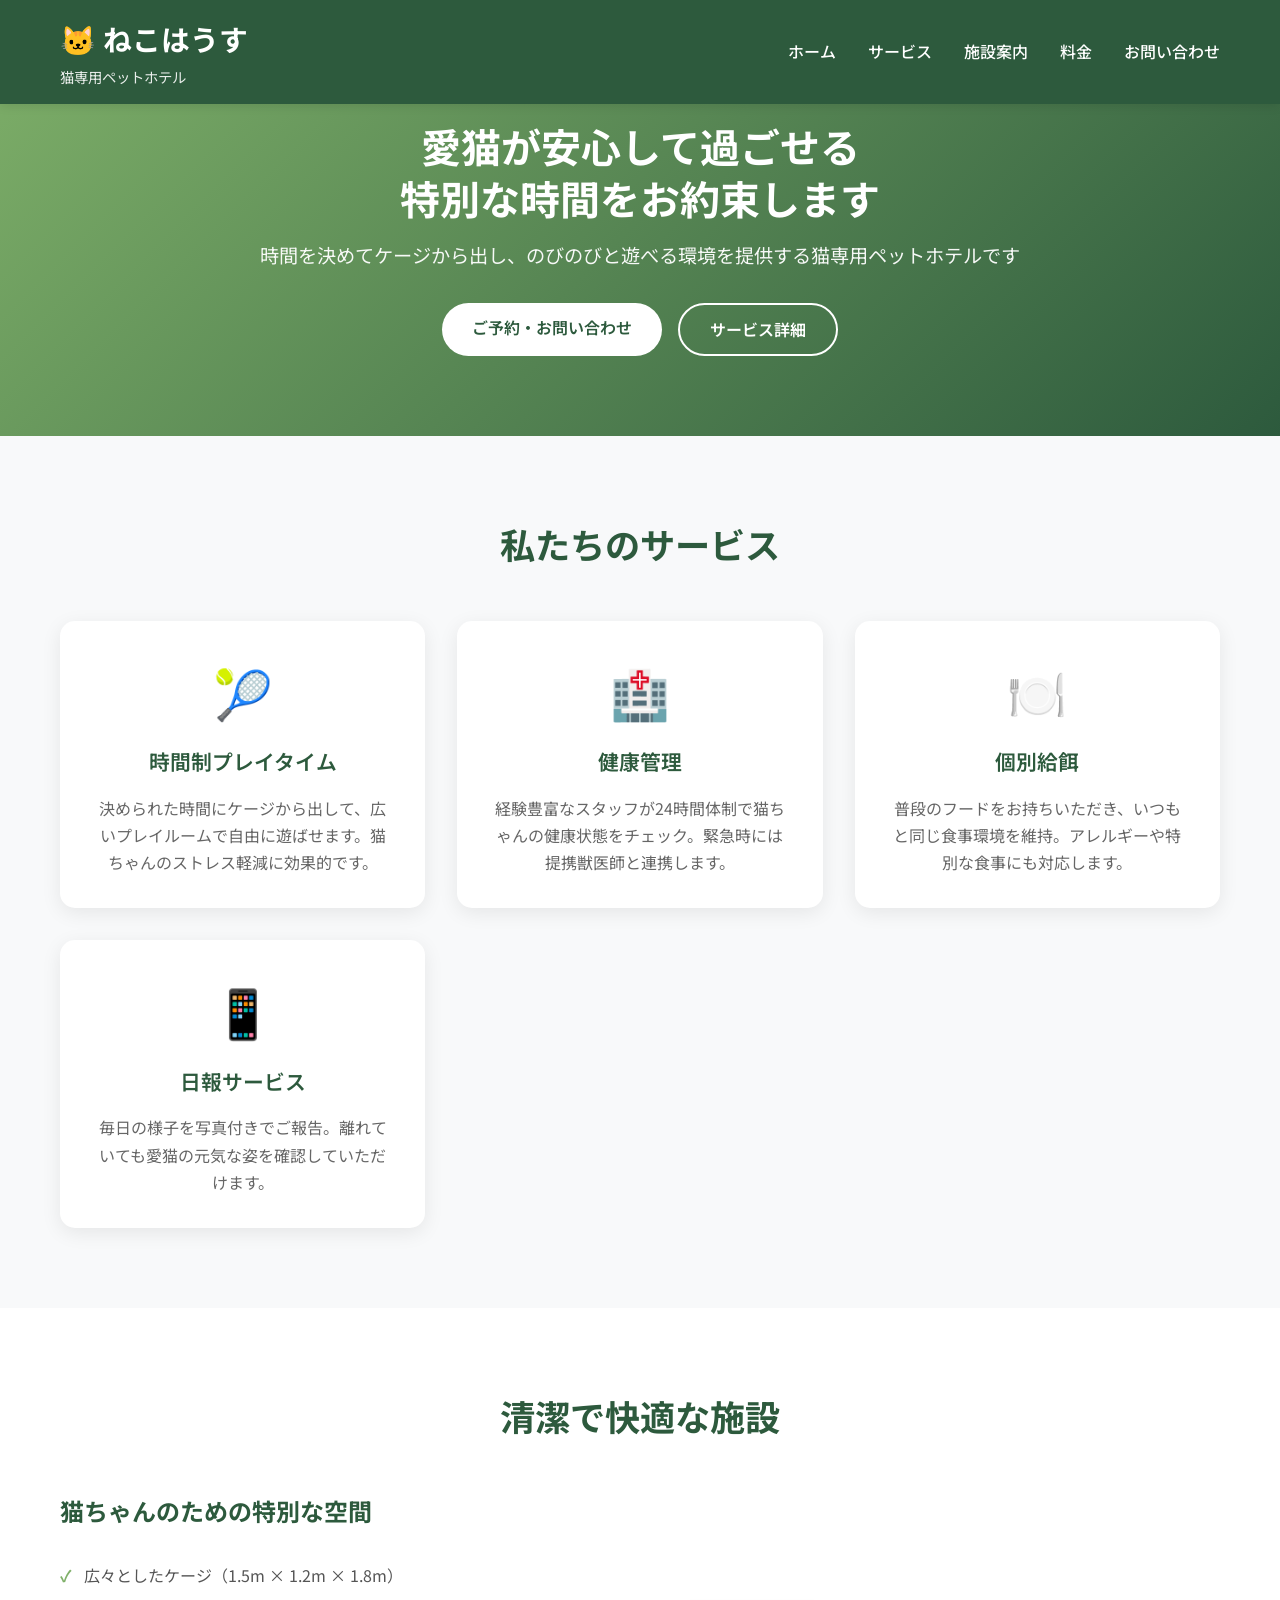
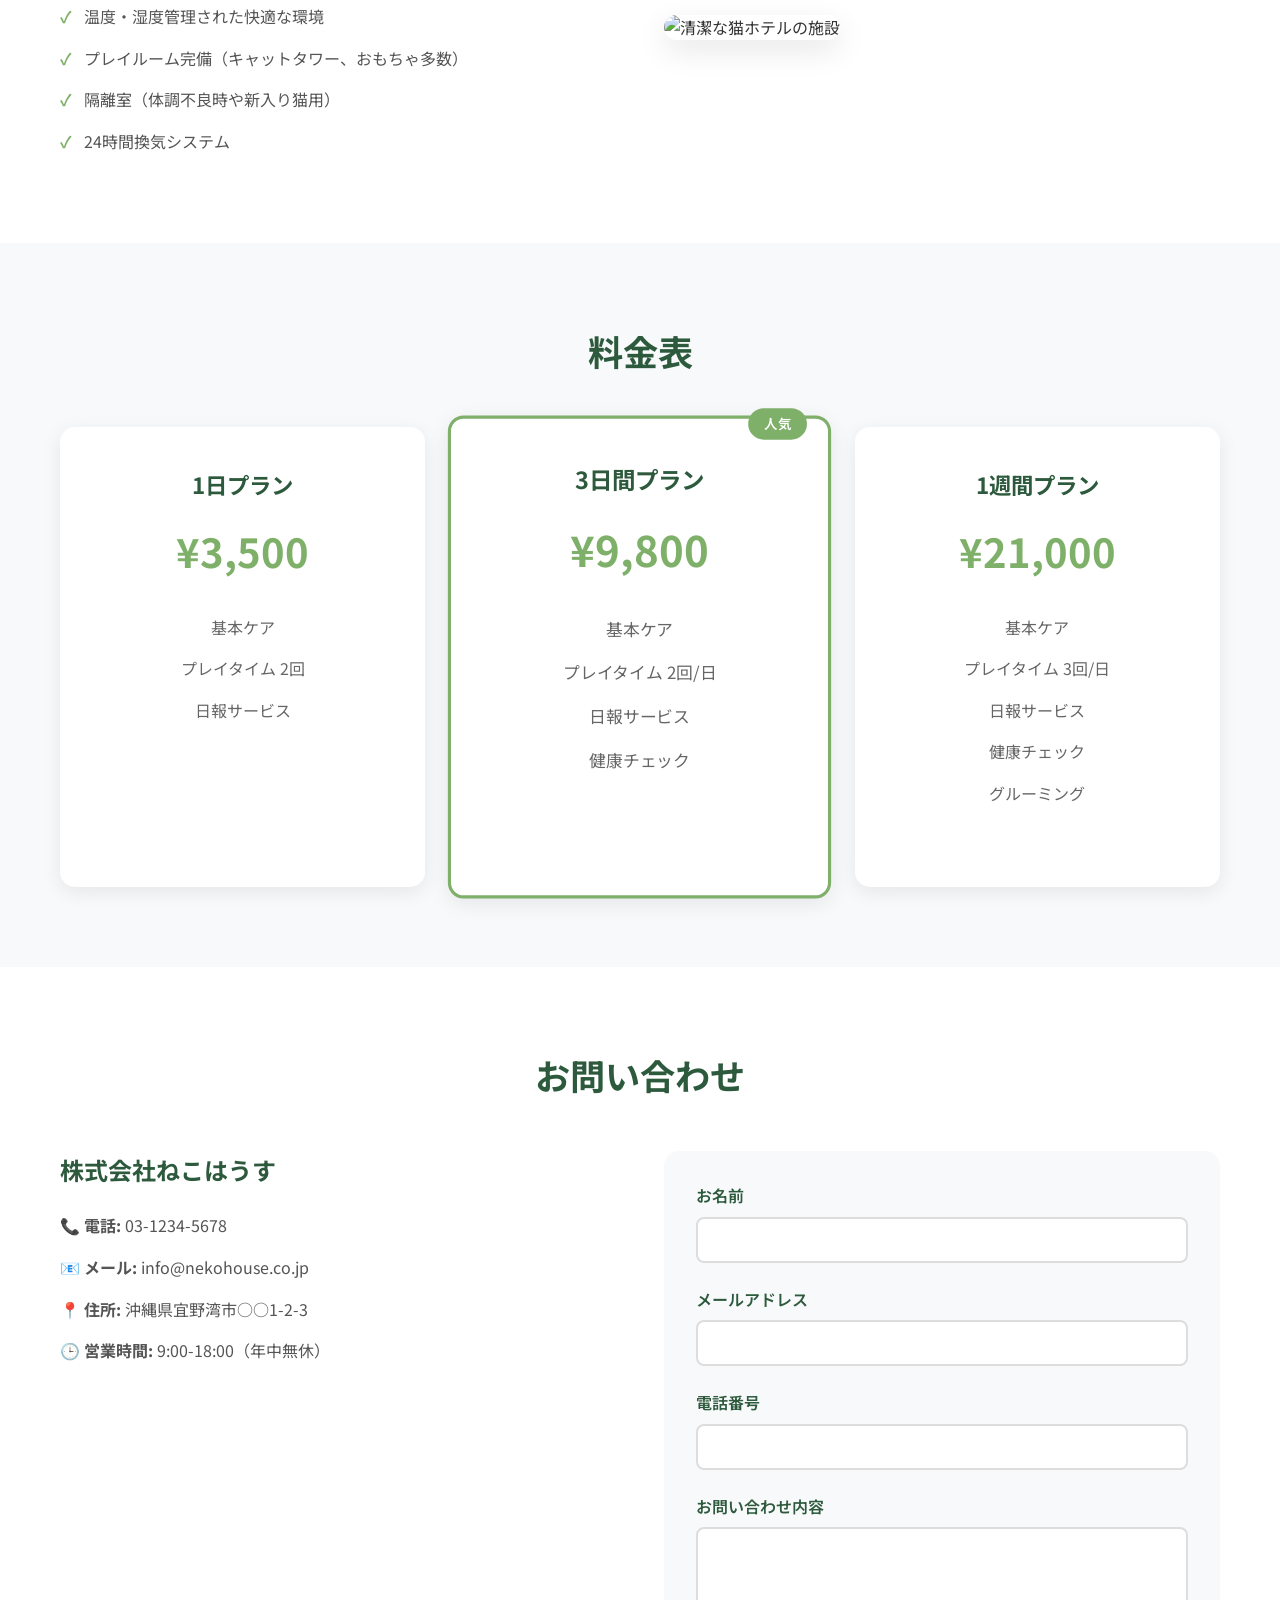
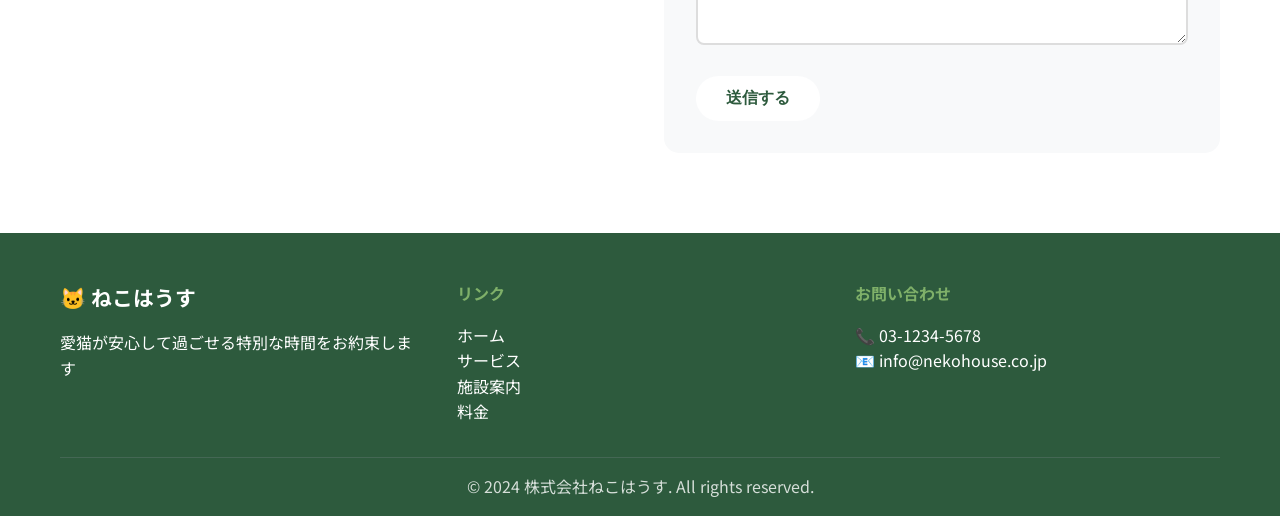
==== プロジェクト/index.html @ 467ebd4a "あ" ====
<!DOCTYPE html>
<html lang="ja">
<head>
    <meta charset="UTF-8">
    <meta name="viewport" content="width=device-width, initial-scale=1.0">
    <title>株式会社ねこはうす - 猫専用ペットホテル</title>
    <link rel="stylesheet" href="stylesheet.css">
    <link href="https://fonts.googleapis.com/css2?family=Noto+Sans+JP:wght@300;400;500;700&display=swap" rel="stylesheet">
</head>
<body>
    <!-- ヘッダー -->
    <header class="header">
        <div class="container">
            <div class="header-content">
                <div class="logo">
                    <h1>🐱 ねこはうす</h1>
                    <p>猫専用ペットホテル</p>
                </div>
                <nav class="nav">
                    <ul>
                        <li><a href="#home">ホーム</a></li>
                        <li><a href="#services">サービス</a></li>
                        <li><a href="#facilities">施設案内</a></li>
                        <li><a href="#pricing">料金</a></li>
                        <li><a href="#contact">お問い合わせ</a></li>
                    </ul>
                </nav>
            </div>
        </div>
    </header>

    <!-- メインビジュアル -->
    <section id="home" class="hero">
        <div class="container">
            <div class="hero-content">
                <h2>愛猫が安心して過ごせる<br>特別な時間をお約束します</h2>
                <p>時間を決めてケージから出し、のびのびと遊べる環境を提供する猫専用ペットホテルです</p>
                <div class="hero-buttons">
                    <a href="#contact" class="btn btn-primary">ご予約・お問い合わせ</a>
                    <a href="#services" class="btn btn-secondary">サービス詳細</a>
                </div>
            </div>
        </div>
    </section>

    <!-- サービス紹介 -->
    <section id="services" class="services">
        <div class="container">
            <h2 class="section-title">私たちのサービス</h2>
            <div class="services-grid">
                <div class="service-card">
                    <div class="service-icon">🎾</div>
                    <h3>時間制プレイタイム</h3>
                    <p>決められた時間にケージから出して、広いプレイルームで自由に遊ばせます。猫ちゃんのストレス軽減に効果的です。</p>
                </div>
                <div class="service-card">
                    <div class="service-icon">🏥</div>
                    <h3>健康管理</h3>
                    <p>経験豊富なスタッフが24時間体制で猫ちゃんの健康状態をチェック。緊急時には提携獣医師と連携します。</p>
                </div>
                <div class="service-card">
                    <div class="service-icon">🍽️</div>
                    <h3>個別給餌</h3>
                    <p>普段のフードをお持ちいただき、いつもと同じ食事環境を維持。アレルギーや特別な食事にも対応します。</p>
                </div>
                <div class="service-card">
                    <div class="service-icon">📱</div>
                    <h3>日報サービス</h3>
                    <p>毎日の様子を写真付きでご報告。離れていても愛猫の元気な姿を確認していただけます。</p>
                </div>
            </div>
        </div>
    </section>

    <!-- 施設案内 -->
    <section id="facilities" class="facilities">
        <div class="container">
            <h2 class="section-title">清潔で快適な施設</h2>
            <div class="facilities-content">
                <div class="facilities-text">
                    <h3>猫ちゃんのための特別な空間</h3>
                    <ul>
                        <li>広々としたケージ（1.5m × 1.2m × 1.8m）</li>
                        <li>温度・湿度管理された快適な環境</li>
                        <li>プレイルーム完備（キャットタワー、おもちゃ多数）</li>
                        <li>隔離室（体調不良時や新入り猫用）</li>
                        <li>24時間換気システム</li>
                    </ul>
                </div>
                <div class="facilities-image">
                    <img src="/placeholder.svg?height=300&width=400" alt="清潔な猫ホテルの施設">
                </div>
            </div>
        </div>
    </section>

    <!-- 料金表 -->
    <section id="pricing" class="pricing">
        <div class="container">
            <h2 class="section-title">料金表</h2>
            <div class="pricing-grid">
                <div class="pricing-card">
                    <h3>1日プラン</h3>
                    <div class="price">¥3,500</div>
                    <ul>
                        <li>基本ケア</li>
                        <li>プレイタイム 2回</li>
                        <li>日報サービス</li>
                    </ul>
                </div>
                <div class="pricing-card featured">
                    <h3>3日間プラン</h3>
                    <div class="price">¥9,800</div>
                    <ul>
                        <li>基本ケア</li>
                        <li>プレイタイム 2回/日</li>
                        <li>日報サービス</li>
                        <li>健康チェック</li>
                    </ul>
                    <div class="popular">人気</div>
                </div>
                <div class="pricing-card">
                    <h3>1週間プラン</h3>
                    <div class="price">¥21,000</div>
                    <ul>
                        <li>基本ケア</li>
                        <li>プレイタイム 3回/日</li>
                        <li>日報サービス</li>
                        <li>健康チェック</li>
                        <li>グルーミング</li>
                    </ul>
                </div>
            </div>
        </div>
    </section>

    <!-- お問い合わせ -->
    <section id="contact" class="contact">
        <div class="container">
            <h2 class="section-title">お問い合わせ</h2>
            <div class="contact-content">
                <div class="contact-info">
                    <h3>株式会社ねこはうす</h3>
                    <div class="contact-item">
                        <strong>📞 電話:</strong> 03-1234-5678
                    </div>
                    <div class="contact-item">
                        <strong>📧 メール:</strong> info@nekohouse.co.jp
                    </div>
                    <div class="contact-item">
                        <strong>📍 住所:</strong> 沖縄県宜野湾市○○1-2-3
                    </div>
                    <div class="contact-item">
                        <strong>🕒 営業時間:</strong> 9:00-18:00（年中無休）
                    </div>
                </div>
                <form class="contact-form">
                    <div class="form-group">
                        <label for="name">お名前</label>
                        <input type="text" id="name" name="name" required>
                    </div>
                    <div class="form-group">
                        <label for="email">メールアドレス</label>
                        <input type="email" id="email" name="email" required>
                    </div>
                    <div class="form-group">
                        <label for="phone">電話番号</label>
                        <input type="tel" id="phone" name="phone">
                    </div>
                    <div class="form-group">
                        <label for="message">お問い合わせ内容</label>
                        <textarea id="message" name="message" rows="5" required></textarea>
                    </div>
                    <button type="submit" class="btn btn-primary">送信する</button>
                </form>
            </div>
        </div>
    </section>

    <!-- フッター -->
    <footer class="footer">
        <div class="container">
            <div class="footer-content">
                <div class="footer-info">
                    <h3>🐱 ねこはうす</h3>
                    <p>愛猫が安心して過ごせる特別な時間をお約束します</p>
                </div>
                <div class="footer-links">
                    <h4>リンク</h4>
                    <ul>
                        <li><a href="#home">ホーム</a></li>
                        <li><a href="#services">サービス</a></li>
                        <li><a href="#facilities">施設案内</a></li>
                        <li><a href="#pricing">料金</a></li>
                    </ul>
                </div>
                <div class="footer-contact">
                    <h4>お問い合わせ</h4>
                    <p>📞 03-1234-5678</p>
                    <p>📧 info@nekohouse.co.jp</p>
                </div>
            </div>
            <div class="footer-bottom">
                <p>&copy; 2024 株式会社ねこはうす. All rights reserved.</p>
            </div>
        </div>
    </footer>
</body>
</html>
---- プロジェクト/stylesheet.css ----
/* リセットCSS */
* {
  margin: 0;
  padding: 0;
  box-sizing: border-box;
}

/* 基本スタイル */
body {
  font-family: "Noto Sans JP", sans-serif;
  line-height: 1.6;
  color: #333;
  background-color: #fff;
}

.container {
  max-width: 1200px;
  margin: 0 auto;
  padding: 0 20px;
}

/* ヘッダー */
.header {
  background-color: #2d5a3d;
  color: white;
  padding: 1rem 0;
  position: fixed;
  top: 0;
  width: 100%;
  z-index: 1000;
  box-shadow: 0 2px 10px rgba(0, 0, 0, 0.1);
}

.header-content {
  display: flex;
  justify-content: space-between;
  align-items: center;
}

.logo h1 {
  font-size: 1.8rem;
  font-weight: 700;
  margin-bottom: 0.2rem;
}

.logo p {
  font-size: 0.9rem;
  opacity: 0.9;
}

.nav ul {
  display: flex;
  list-style: none;
  gap: 2rem;
}

.nav a {
  color: white;
  text-decoration: none;
  font-weight: 500;
  transition: color 0.3s ease;
}

.nav a:hover {
  color: #7fb069;
}

/* メインビジュアル */
.hero {
  background: linear-gradient(135deg, #7fb069 0%, #2d5a3d 100%);
  color: white;
  padding: 120px 0 80px;
  text-align: center;
}

.hero-content h2 {
  font-size: 2.5rem;
  font-weight: 700;
  margin-bottom: 1rem;
  line-height: 1.3;
}

.hero-content p {
  font-size: 1.2rem;
  margin-bottom: 2rem;
  opacity: 0.95;
}

.hero-buttons {
  display: flex;
  gap: 1rem;
  justify-content: center;
  flex-wrap: wrap;
}

/* ボタン */
.btn {
  display: inline-block;
  padding: 12px 30px;
  border-radius: 50px;
  text-decoration: none;
  font-weight: 600;
  transition: all 0.3s ease;
  border: none;
  cursor: pointer;
  font-size: 1rem;
}

.btn-primary {
  background-color: #fff;
  color: #2d5a3d;
}

.btn-primary:hover {
  background-color: #f0f0f0;
  transform: translateY(-2px);
}

.btn-secondary {
  background-color: transparent;
  color: white;
  border: 2px solid white;
}

.btn-secondary:hover {
  background-color: white;
  color: #2d5a3d;
}

/* セクション共通 */
section {
  padding: 80px 0;
}

.section-title {
  text-align: center;
  font-size: 2.2rem;
  font-weight: 700;
  color: #2d5a3d;
  margin-bottom: 3rem;
}

/* サービス */
.services {
  background-color: #f8f9fa;
}

.services-grid {
  display: grid;
  grid-template-columns: repeat(auto-fit, minmax(280px, 1fr));
  gap: 2rem;
}

.service-card {
  background: white;
  padding: 2rem;
  border-radius: 15px;
  text-align: center;
  box-shadow: 0 5px 20px rgba(0, 0, 0, 0.08);
  transition: transform 0.3s ease;
}

.service-card:hover {
  transform: translateY(-5px);
}

.service-icon {
  font-size: 3rem;
  margin-bottom: 1rem;
}

.service-card h3 {
  font-size: 1.3rem;
  font-weight: 600;
  color: #2d5a3d;
  margin-bottom: 1rem;
}

.service-card p {
  color: #666;
  line-height: 1.7;
}

/* 施設案内 */
.facilities-content {
  display: grid;
  grid-template-columns: 1fr 1fr;
  gap: 3rem;
  align-items: center;
}

.facilities-text h3 {
  font-size: 1.5rem;
  color: #2d5a3d;
  margin-bottom: 1.5rem;
}

.facilities-text ul {
  list-style: none;
}

.facilities-text li {
  padding: 0.5rem 0;
  padding-left: 1.5rem;
  position: relative;
  color: #555;
}

.facilities-text li:before {
  content: "✓";
  position: absolute;
  left: 0;
  color: #7fb069;
  font-weight: bold;
}

.facilities-image img {
  width: 100%;
  border-radius: 15px;
  box-shadow: 0 10px 30px rgba(0, 0, 0, 0.1);
}

/* 料金表 */
.pricing {
  background-color: #f8f9fa;
}

.pricing-grid {
  display: grid;
  grid-template-columns: repeat(auto-fit, minmax(300px, 1fr));
  gap: 2rem;
}

.pricing-card {
  background: white;
  padding: 2.5rem 2rem;
  border-radius: 15px;
  text-align: center;
  box-shadow: 0 5px 20px rgba(0, 0, 0, 0.08);
  position: relative;
  transition: transform 0.3s ease;
}

.pricing-card:hover {
  transform: translateY(-5px);
}

.pricing-card.featured {
  border: 3px solid #7fb069;
  transform: scale(1.05);
}

.popular {
  position: absolute;
  top: -10px;
  right: 20px;
  background-color: #7fb069;
  color: white;
  padding: 5px 15px;
  border-radius: 20px;
  font-size: 0.8rem;
  font-weight: 600;
}

.pricing-card h3 {
  font-size: 1.4rem;
  color: #2d5a3d;
  margin-bottom: 1rem;
}

.price {
  font-size: 2.5rem;
  font-weight: 700;
  color: #7fb069;
  margin-bottom: 1.5rem;
}

.pricing-card ul {
  list-style: none;
  margin-bottom: 2rem;
}

.pricing-card li {
  padding: 0.5rem 0;
  color: #666;
}

/* お問い合わせ */
.contact-content {
  display: grid;
  grid-template-columns: 1fr 1fr;
  gap: 3rem;
}

.contact-info h3 {
  font-size: 1.5rem;
  color: #2d5a3d;
  margin-bottom: 1.5rem;
}

.contact-item {
  margin-bottom: 1rem;
  color: #555;
}

.contact-form {
  background: #f8f9fa;
  padding: 2rem;
  border-radius: 15px;
}

.form-group {
  margin-bottom: 1.5rem;
}

.form-group label {
  display: block;
  margin-bottom: 0.5rem;
  font-weight: 600;
  color: #2d5a3d;
}

.form-group input,
.form-group textarea {
  width: 100%;
  padding: 12px;
  border: 2px solid #ddd;
  border-radius: 8px;
  font-size: 1rem;
  transition: border-color 0.3s ease;
}

.form-group input:focus,
.form-group textarea:focus {
  outline: none;
  border-color: #7fb069;
}

/* フッター */
.footer {
  background-color: #2d5a3d;
  color: white;
  padding: 3rem 0 1rem;
}

.footer-content {
  display: grid;
  grid-template-columns: repeat(auto-fit, minmax(250px, 1fr));
  gap: 2rem;
  margin-bottom: 2rem;
}

.footer-info h3 {
  font-size: 1.3rem;
  margin-bottom: 1rem;
}

.footer-links h4,
.footer-contact h4 {
  margin-bottom: 1rem;
  color: #7fb069;
}

.footer-links ul {
  list-style: none;
}

.footer-links a {
  color: white;
  text-decoration: none;
  transition: color 0.3s ease;
}

.footer-links a:hover {
  color: #7fb069;
}

.footer-bottom {
  border-top: 1px solid #4a6b5a;
  padding-top: 1rem;
  text-align: center;
  opacity: 0.8;
}

/* レスポンシブデザイン */
@media (max-width: 768px) {
  .header-content {
    flex-direction: column;
    gap: 1rem;
  }

  .nav ul {
    gap: 1rem;
  }

  .hero-content h2 {
    font-size: 2rem;
  }

  .hero-buttons {
    flex-direction: column;
    align-items: center;
  }

  .facilities-content,
  .contact-content {
    grid-template-columns: 1fr;
  }

  .pricing-card.featured {
    transform: none;
  }

  .section-title {
    font-size: 1.8rem;
  }
}

@media (max-width: 480px) {
  .container {
    padding: 0 15px;
  }

  .hero {
    padding: 100px 0 60px;
  }

  .hero-content h2 {
    font-size: 1.7rem;
  }

  .hero-content p {
    font-size: 1rem;
  }

  section {
    padding: 60px 0;
  }
}
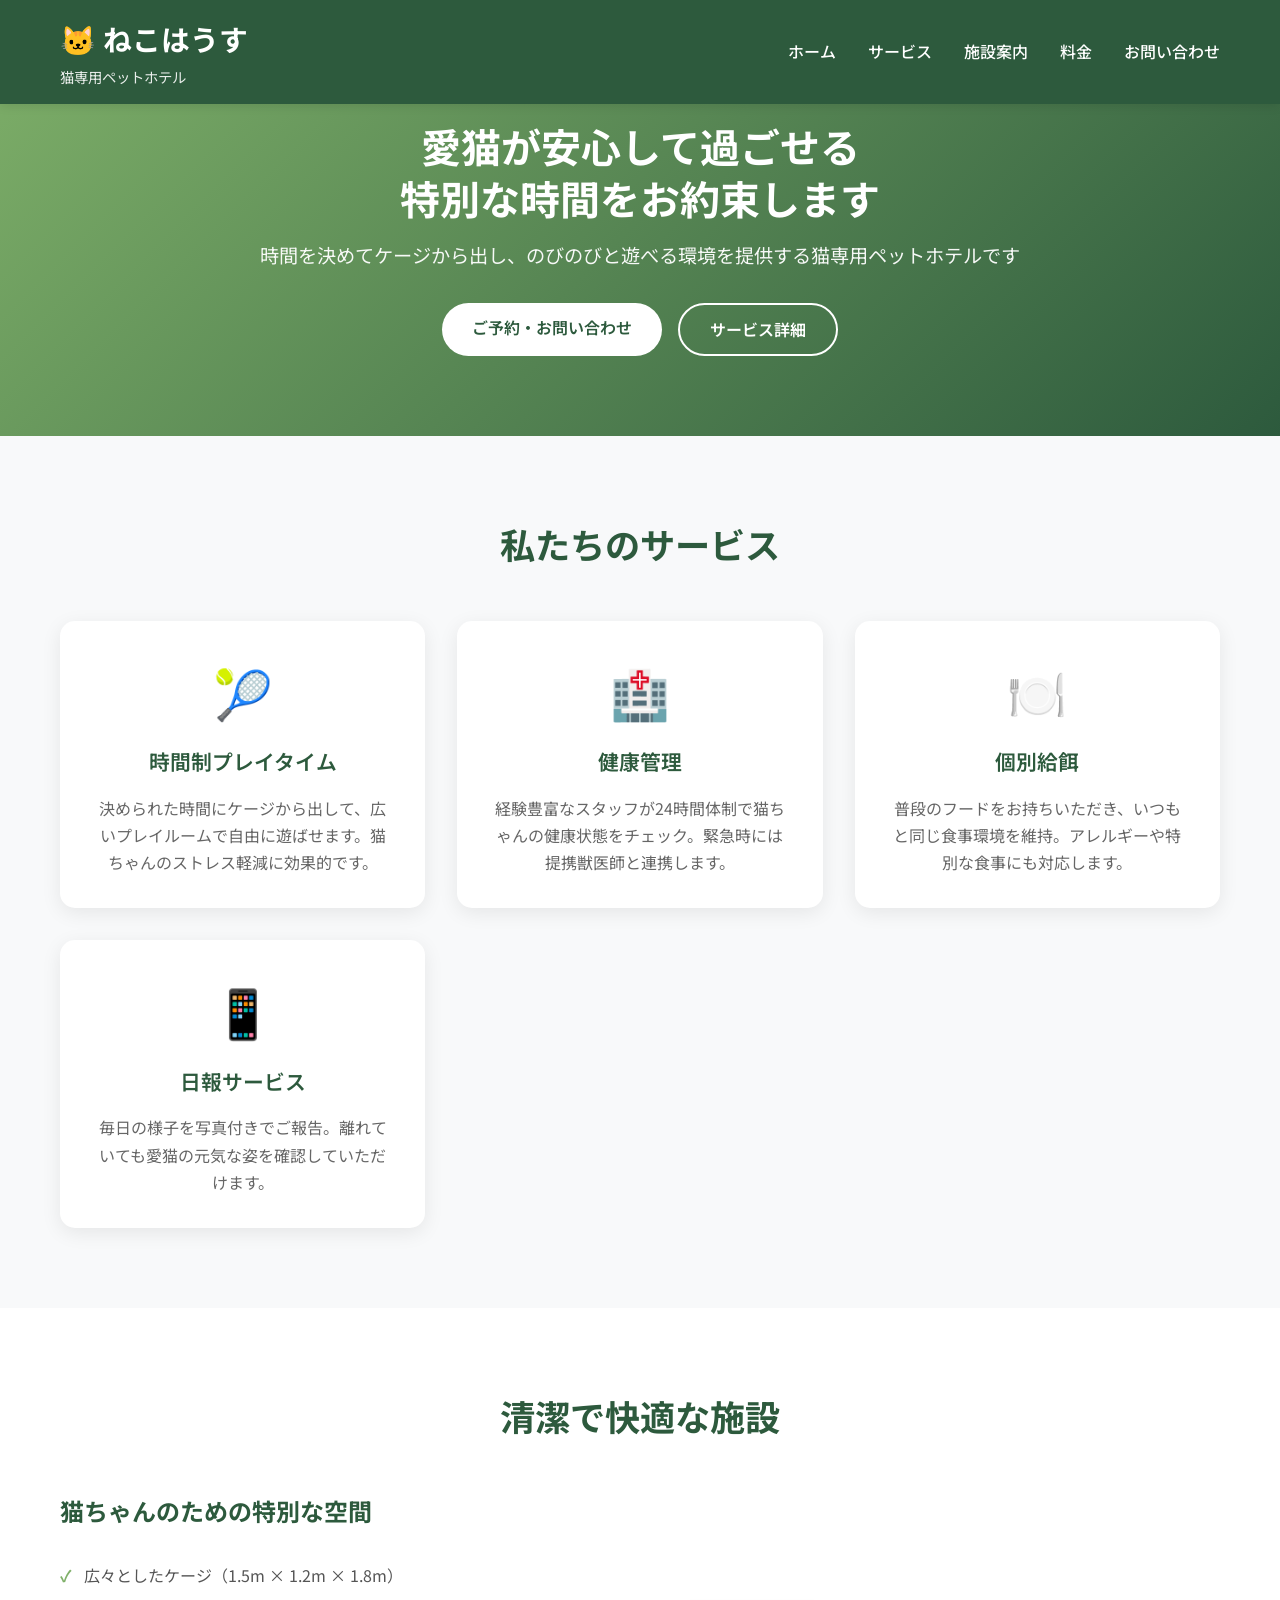
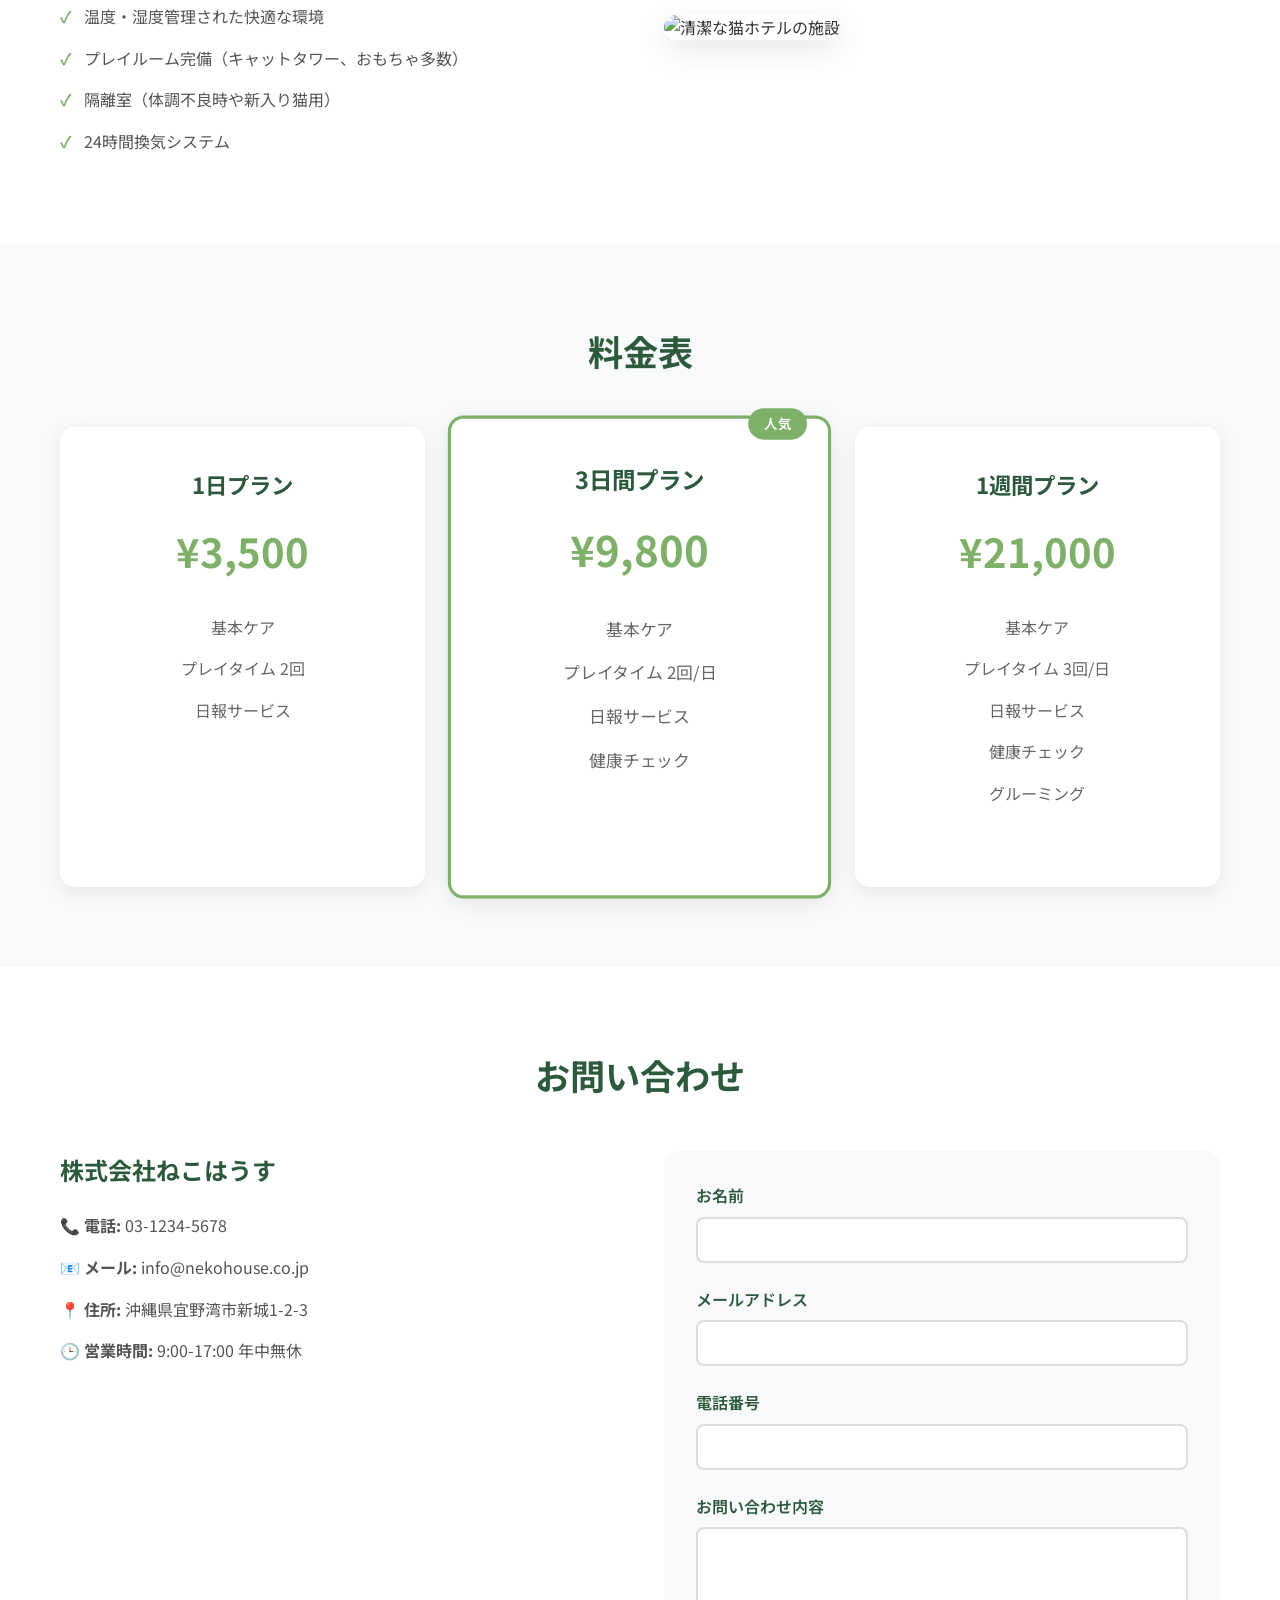
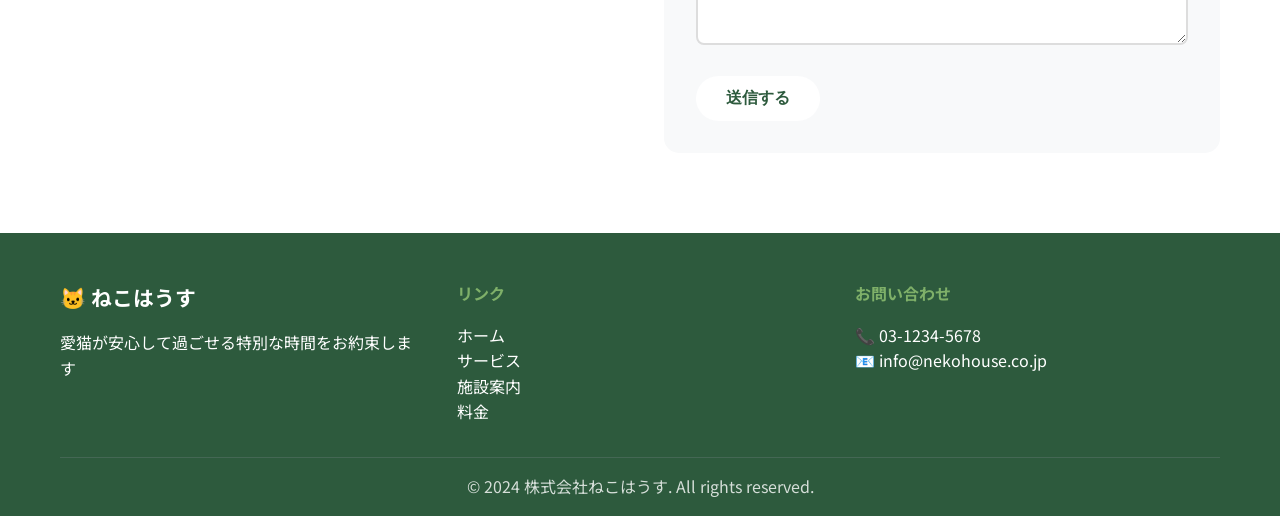
==== commit c7462fcc: "あ" ====
--- a/プロジェクト/index.html
+++ b/プロジェクト/index.html
@@ -148,10 +148,10 @@
                         <strong>📧 メール:</strong> info@nekohouse.co.jp
                     </div>
                     <div class="contact-item">
-                        <strong>📍 住所:</strong> 沖縄県宜野湾市○○1-2-3
-                    </div>
-                    <div class="contact-item">
-                        <strong>🕒 営業時間:</strong> 9:00-18:00（年中無休）
+                        <strong>📍 住所:</strong> 沖縄県宜野湾市新城1-2-3
+                    </div>
+                    <div class="contact-item">
+                        <strong>🕒 営業時間:</strong> 9:00-17:00 年中無休
                     </div>
                 </div>
                 <form class="contact-form">
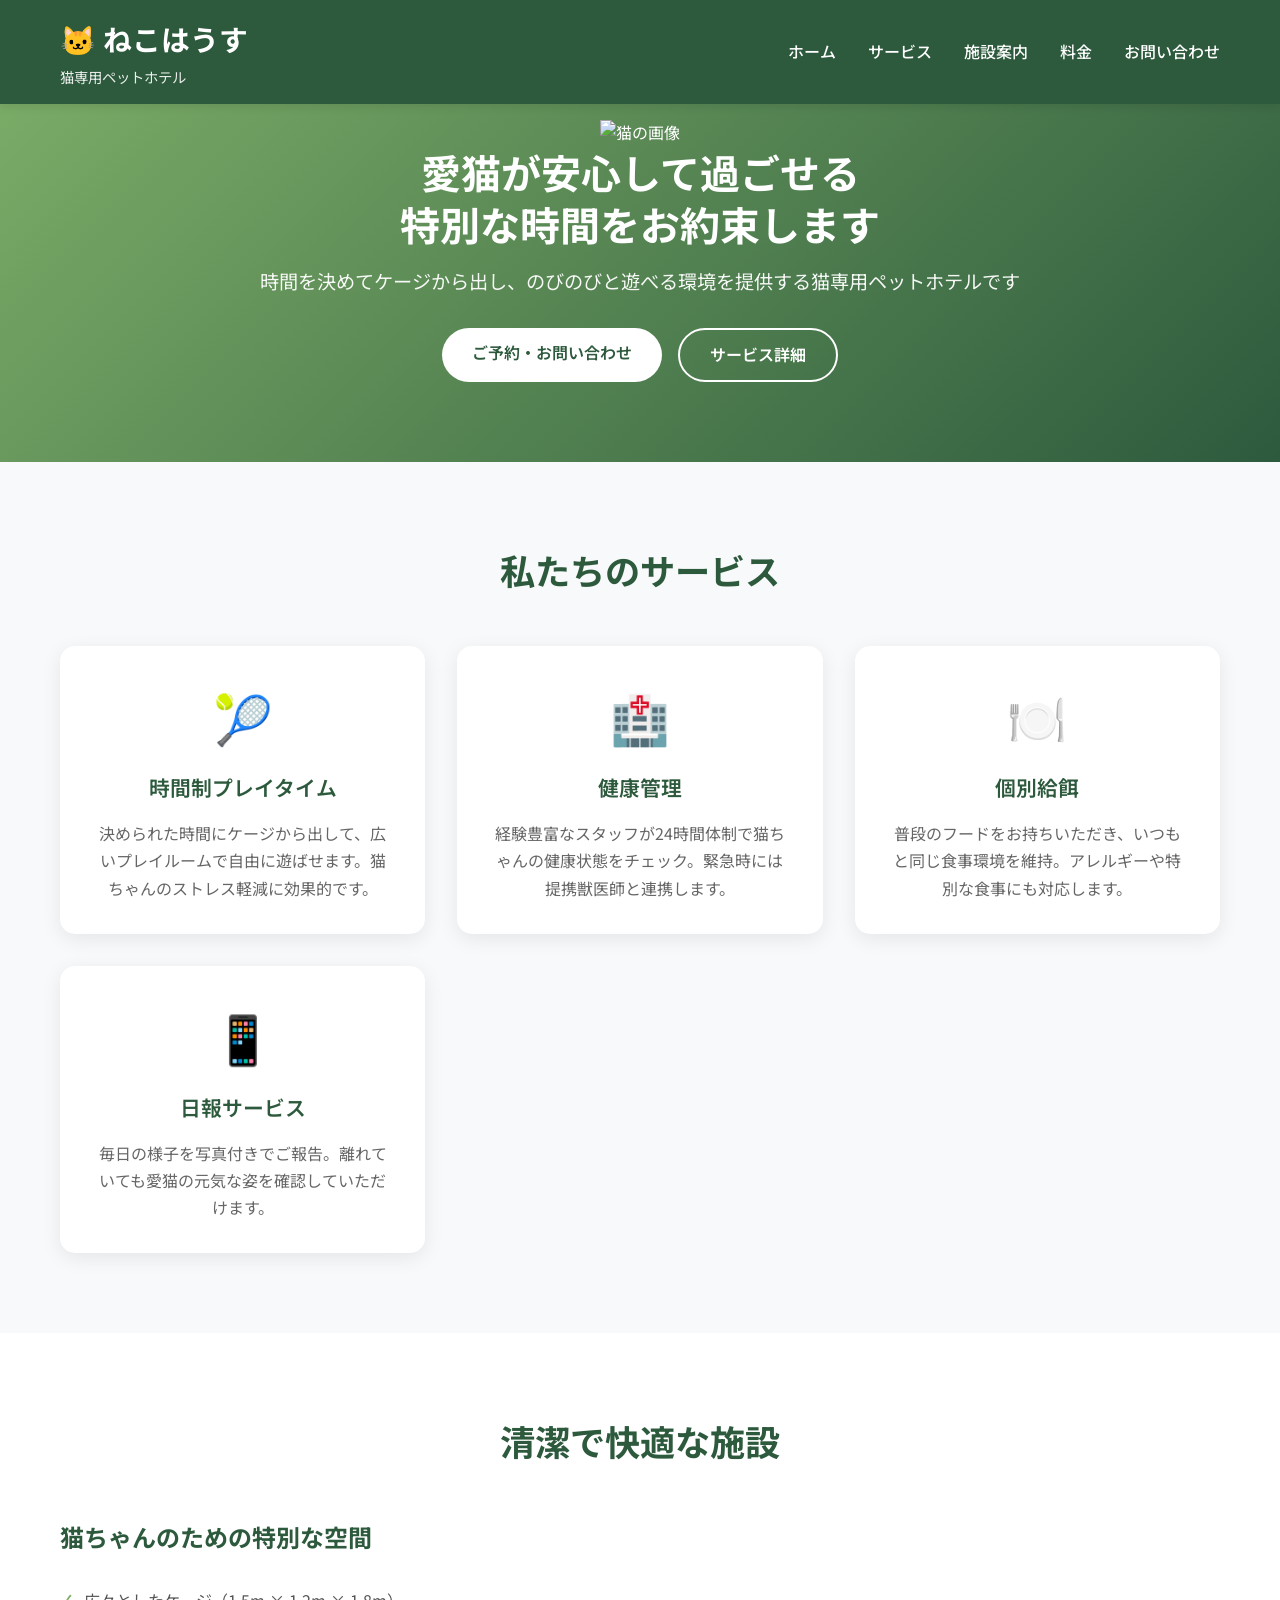
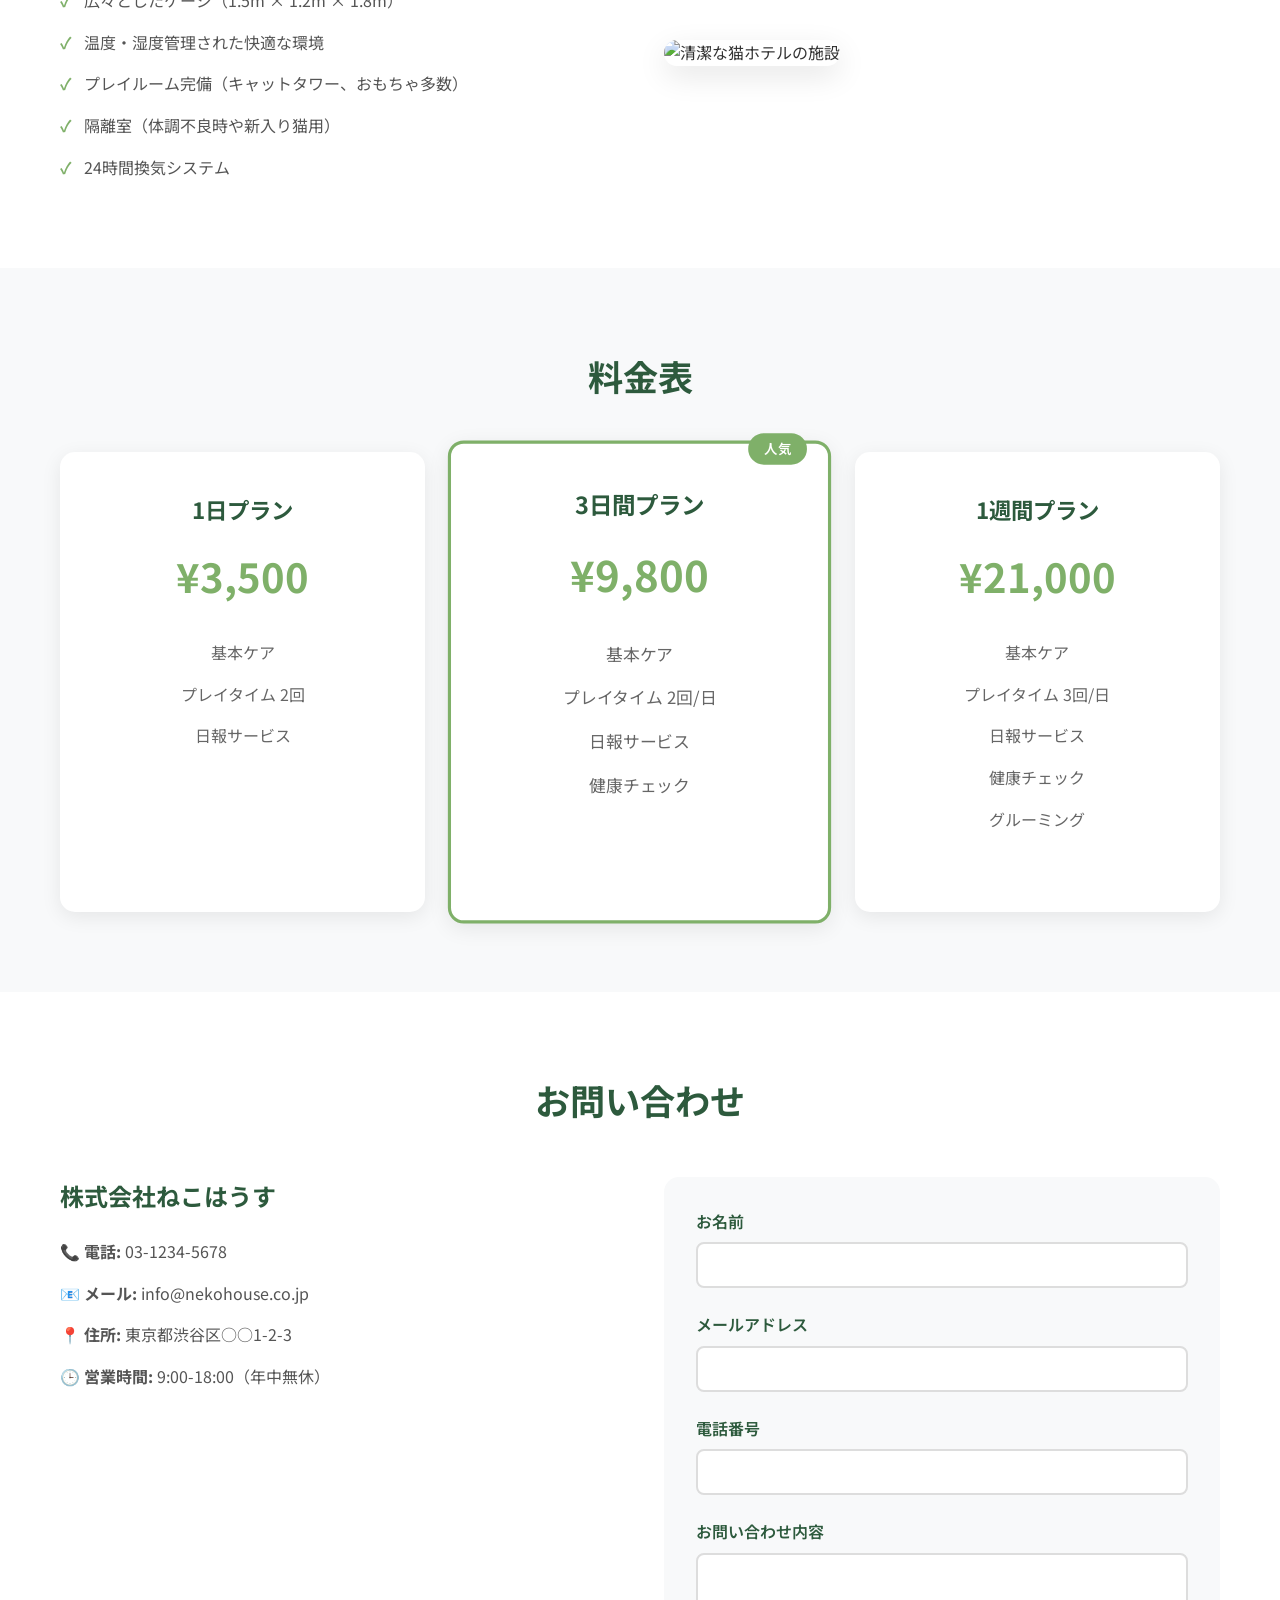
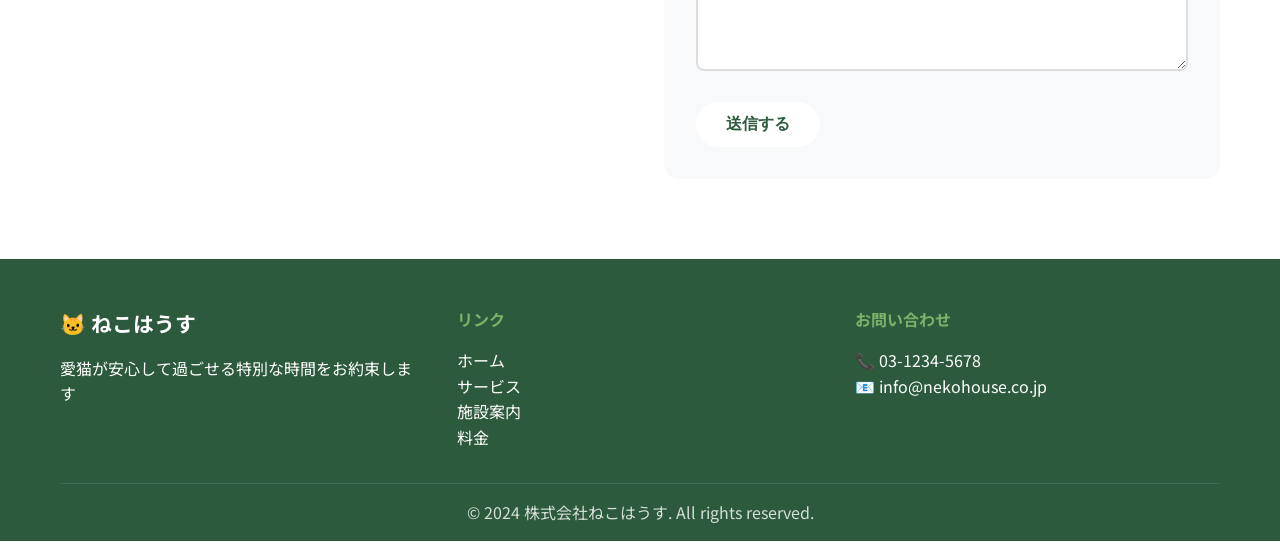
==== commit c8743360: "画像入れた" ====
--- a/プロジェクト/index.html
+++ b/プロジェクト/index.html
@@ -31,6 +31,7 @@
 
     <!-- メインビジュアル -->
     <section id="home" class="hero">
+        <img src="jpg/猫.jpg" alt="猫の画像" class="hero-img">
         <div class="container">
             <div class="hero-content">
                 <h2>愛猫が安心して過ごせる<br>特別な時間をお約束します</h2>
@@ -148,10 +149,10 @@
                         <strong>📧 メール:</strong> info@nekohouse.co.jp
                     </div>
                     <div class="contact-item">
-                        <strong>📍 住所:</strong> 沖縄県宜野湾市新城1-2-3
-                    </div>
-                    <div class="contact-item">
-                        <strong>🕒 営業時間:</strong> 9:00-17:00 年中無休
+                        <strong>📍 住所:</strong> 東京都渋谷区○○1-2-3
+                    </div>
+                    <div class="contact-item">
+                        <strong>🕒 営業時間:</strong> 9:00-18:00（年中無休）
                     </div>
                 </div>
                 <form class="contact-form">
--- a/プロジェクト/stylesheet.css
+++ b/プロジェクト/stylesheet.css
@@ -424,6 +424,9 @@
   .hero {
     padding: 100px 0 60px;
   }
+  .hero-img{
+    
+  }
 
   .hero-content h2 {
     font-size: 1.7rem;
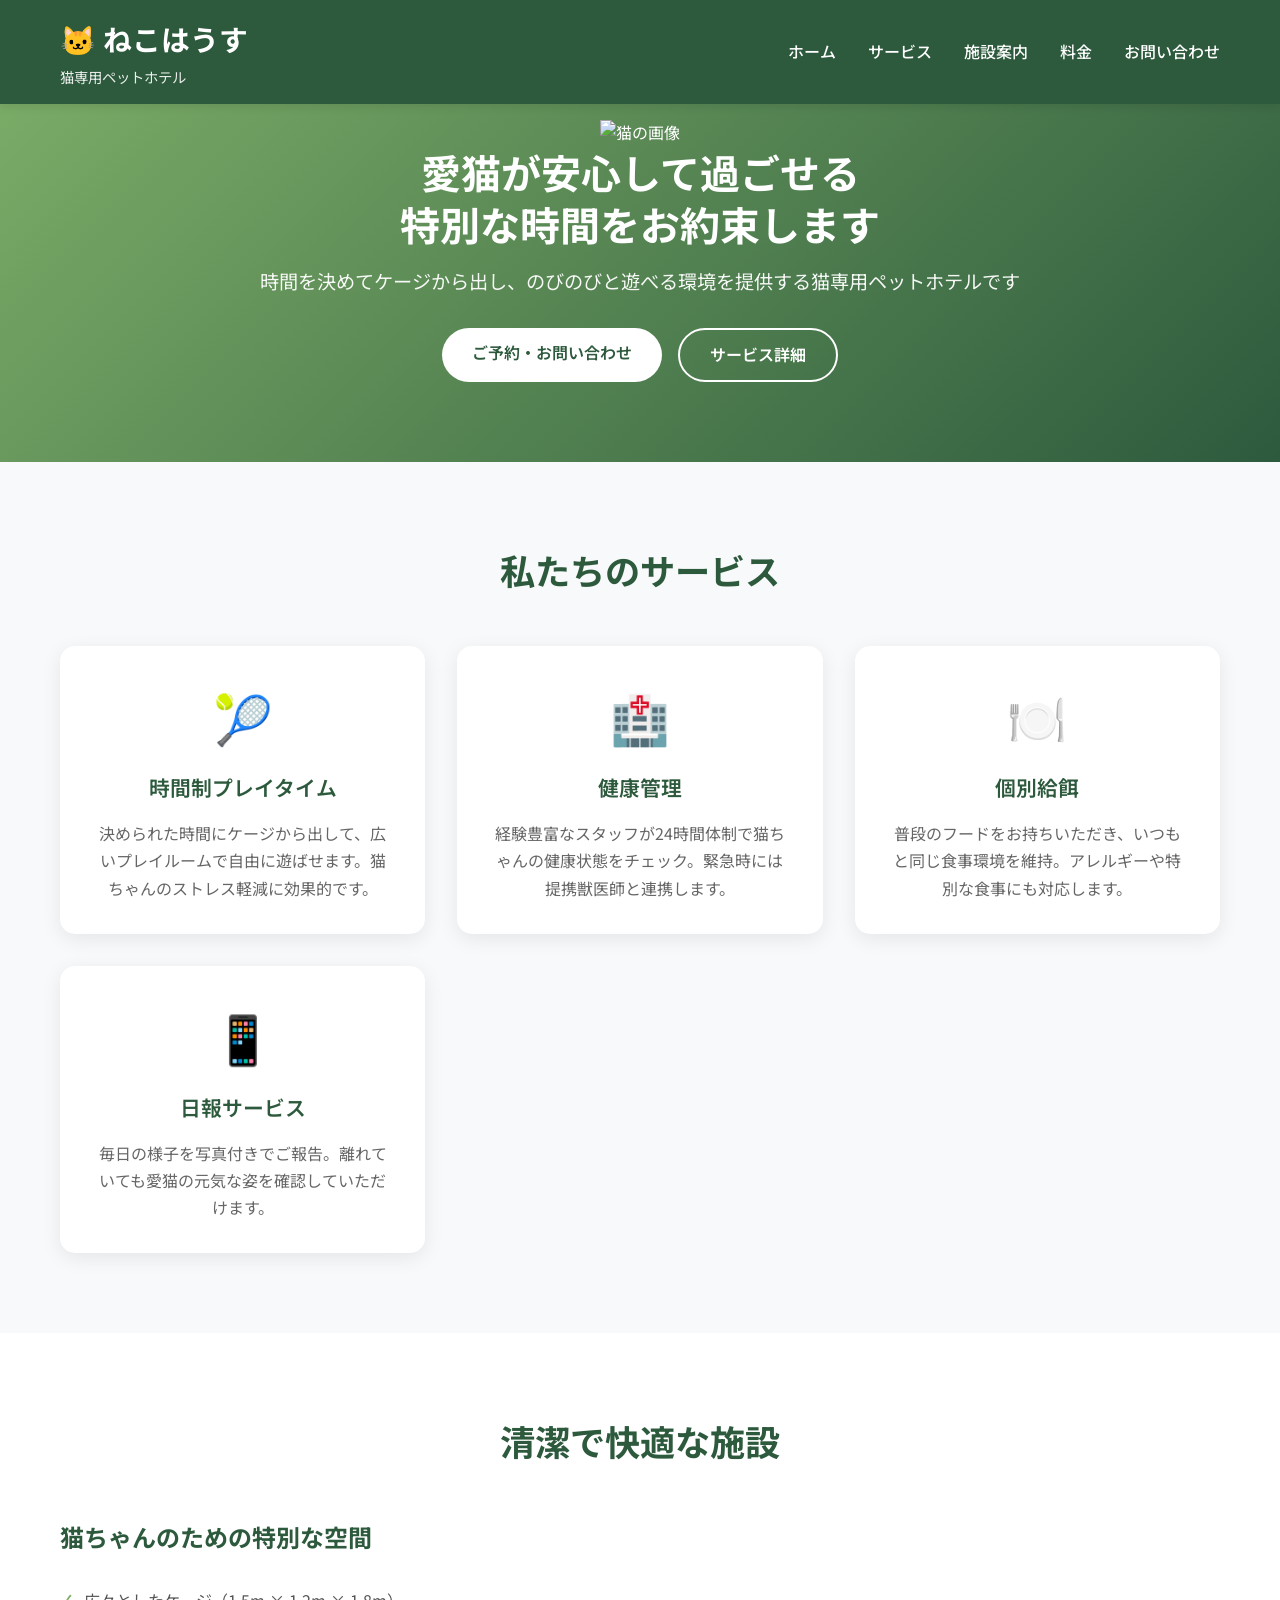
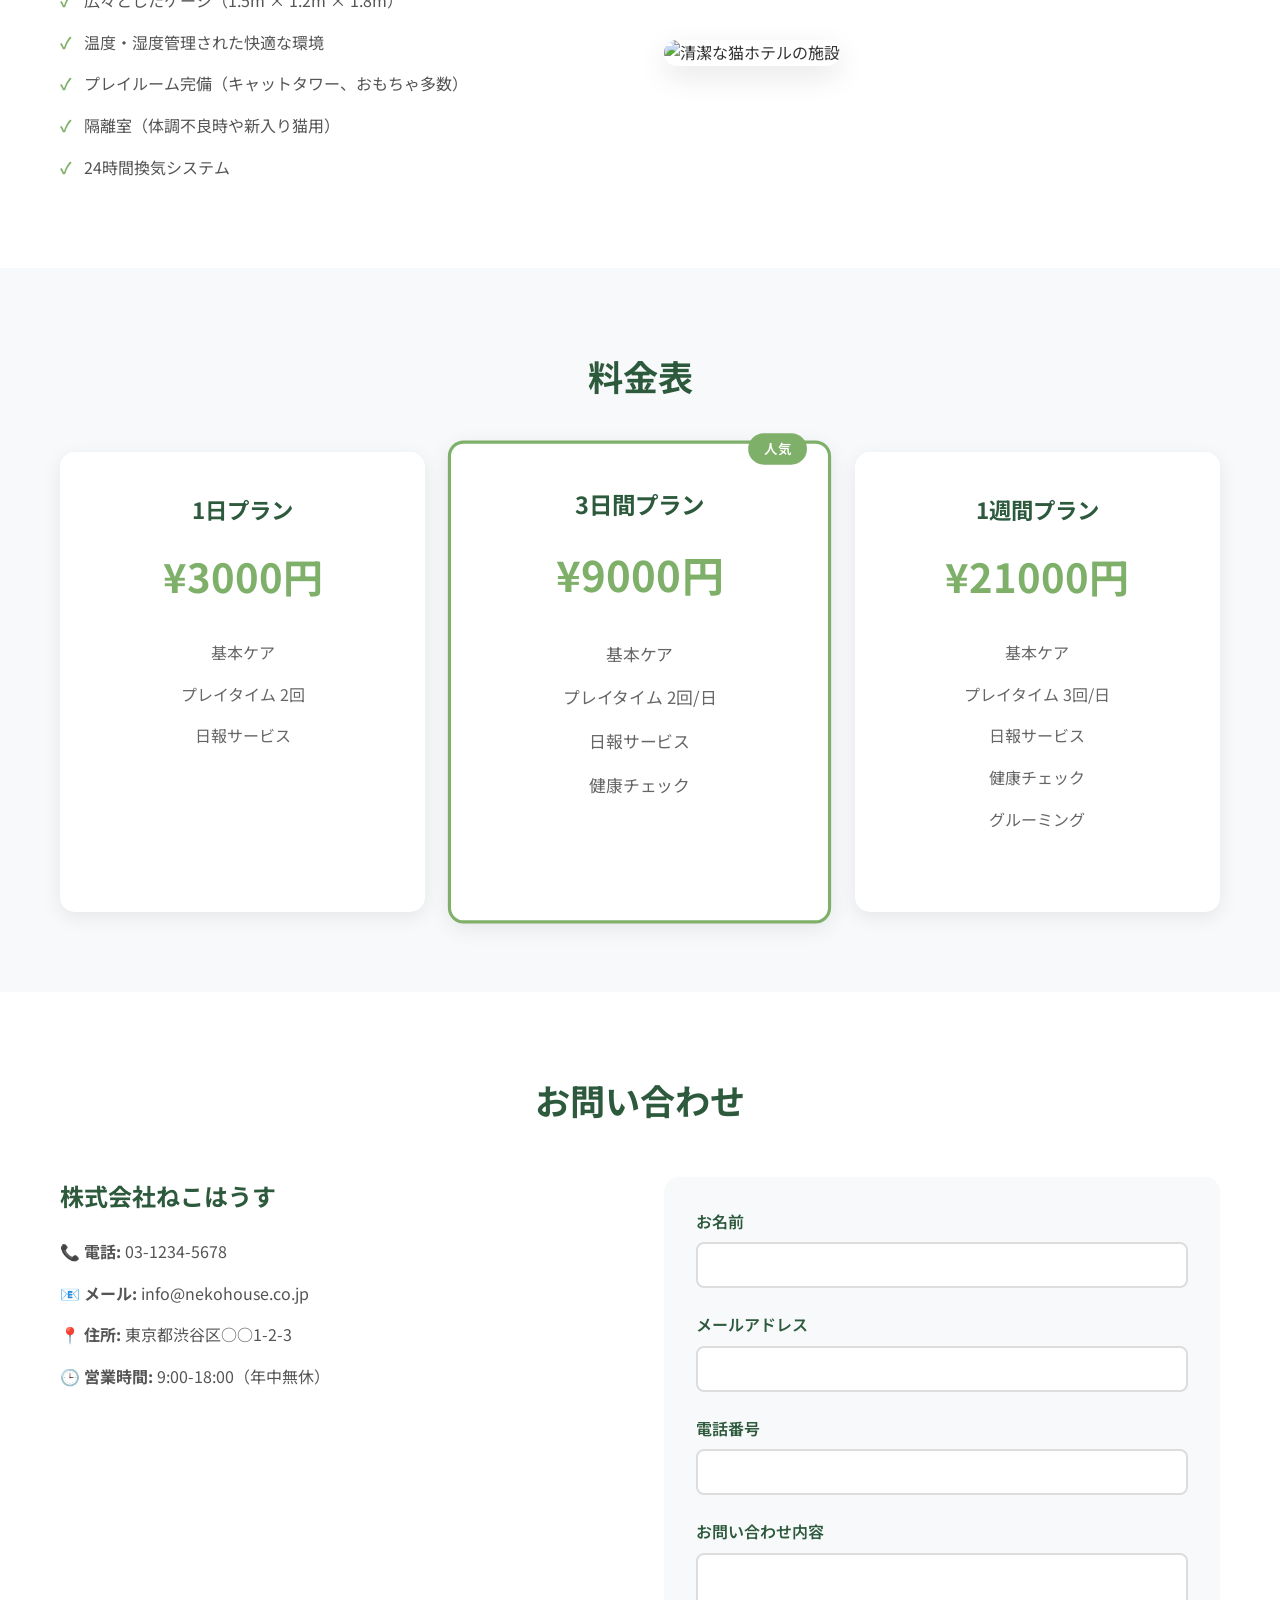
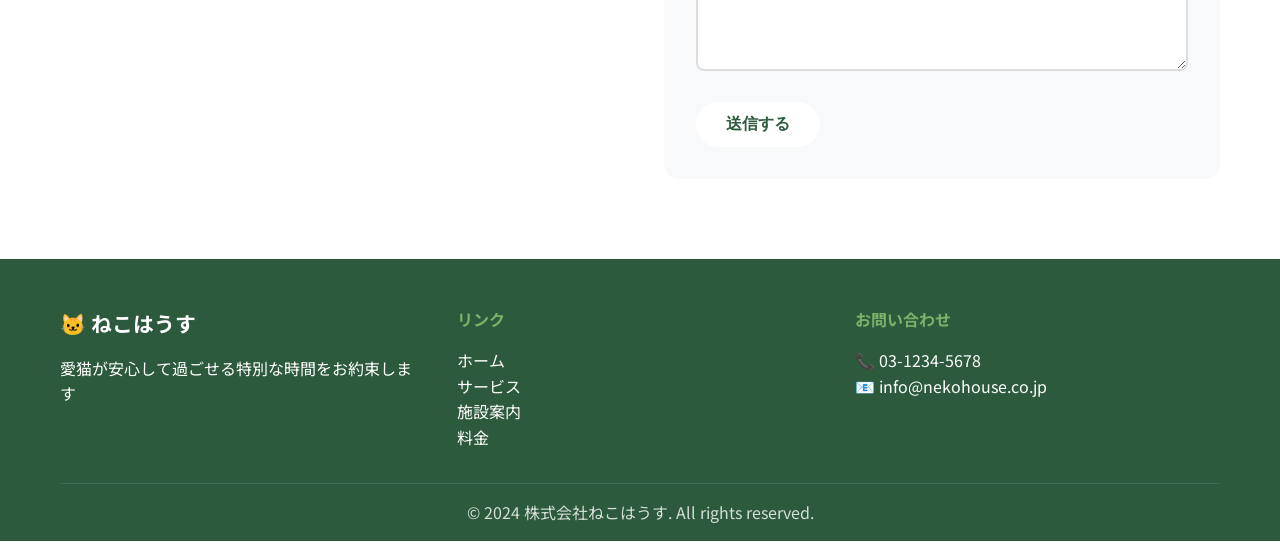
==== commit 5c7eb613: "あ" ====
--- a/プロジェクト/index.html
+++ b/プロジェクト/index.html
@@ -102,7 +102,7 @@
             <div class="pricing-grid">
                 <div class="pricing-card">
                     <h3>1日プラン</h3>
-                    <div class="price">¥3,500</div>
+                    <div class="price">¥3000円</div>
                     <ul>
                         <li>基本ケア</li>
                         <li>プレイタイム 2回</li>
@@ -111,7 +111,7 @@
                 </div>
                 <div class="pricing-card featured">
                     <h3>3日間プラン</h3>
-                    <div class="price">¥9,800</div>
+                    <div class="price">¥9000円</div>
                     <ul>
                         <li>基本ケア</li>
                         <li>プレイタイム 2回/日</li>
@@ -122,7 +122,7 @@
                 </div>
                 <div class="pricing-card">
                     <h3>1週間プラン</h3>
-                    <div class="price">¥21,000</div>
+                    <div class="price">¥21000円</div>
                     <ul>
                         <li>基本ケア</li>
                         <li>プレイタイム 3回/日</li>
--- a/プロジェクト/stylesheet.css
+++ b/プロジェクト/stylesheet.css
@@ -435,8 +435,6 @@
   .hero-content p {
     font-size: 1rem;
   }
-
   section {
     padding: 60px 0;
   }
-}
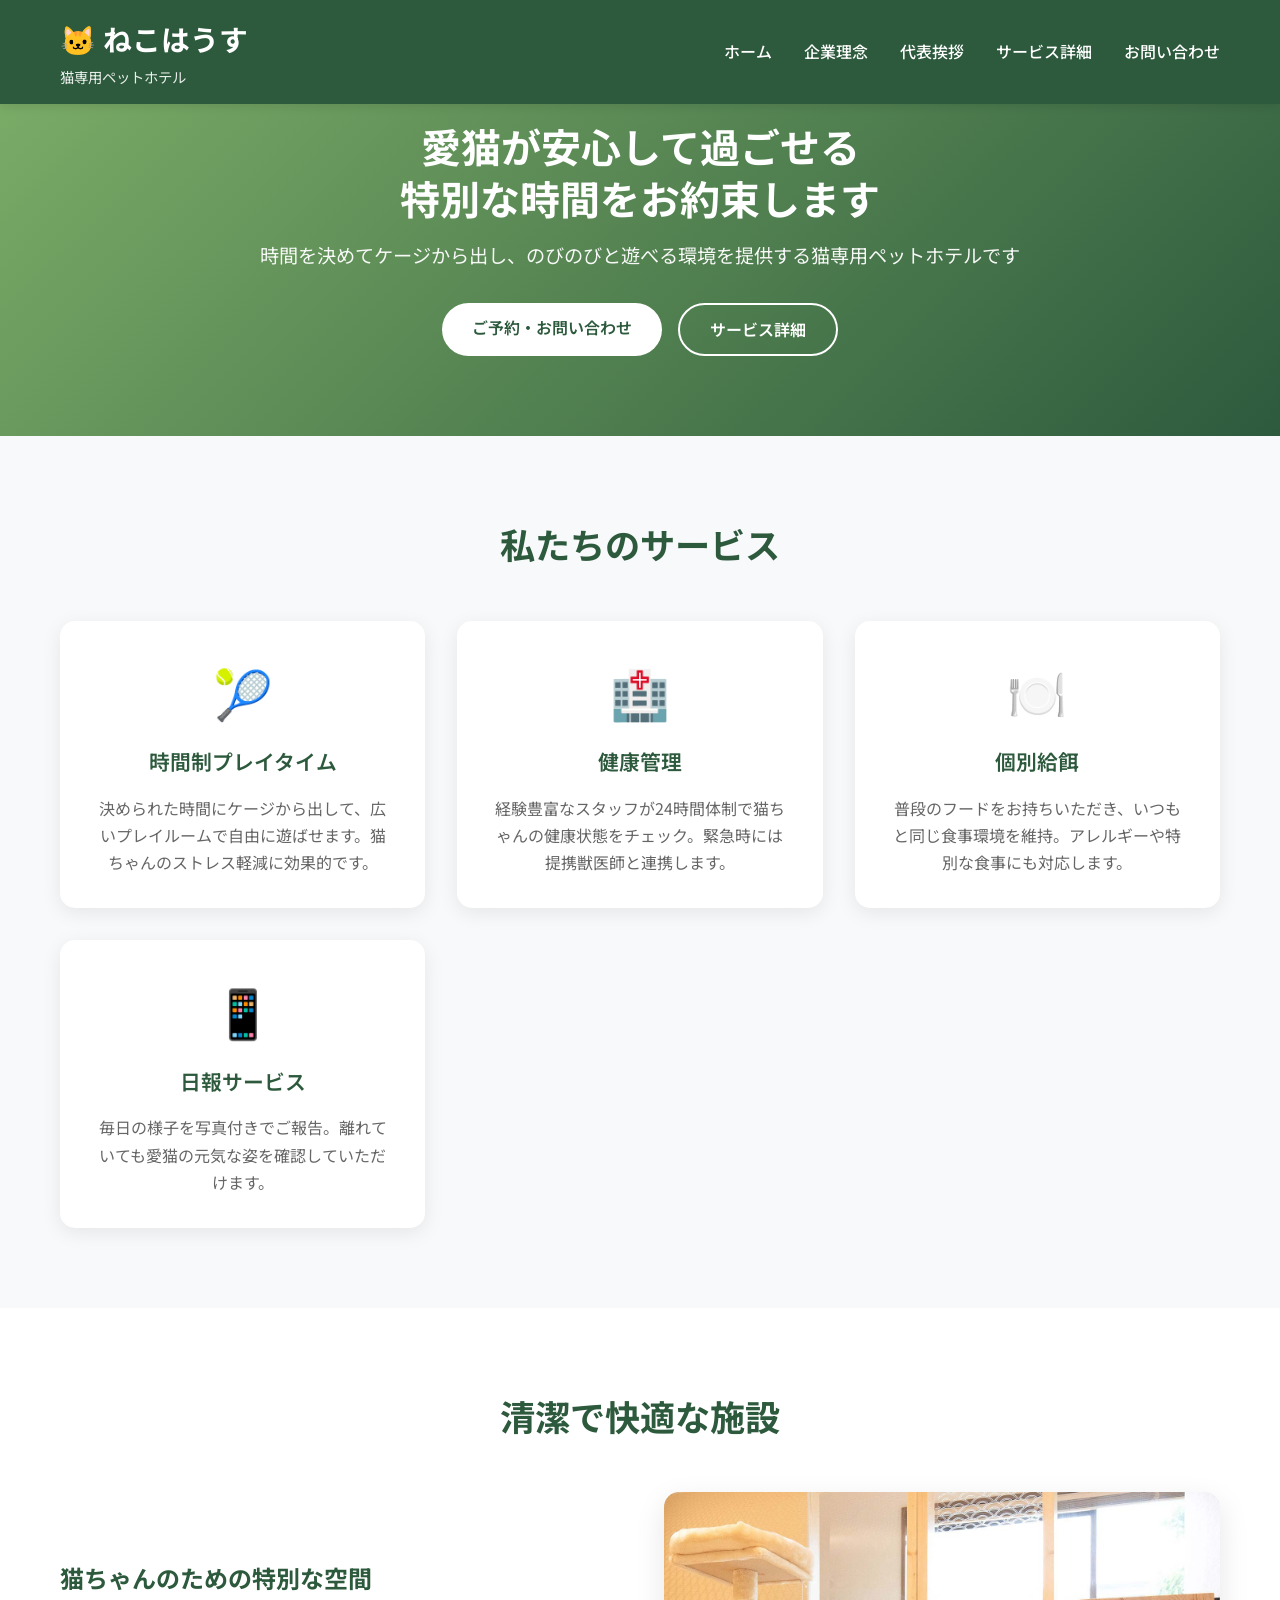
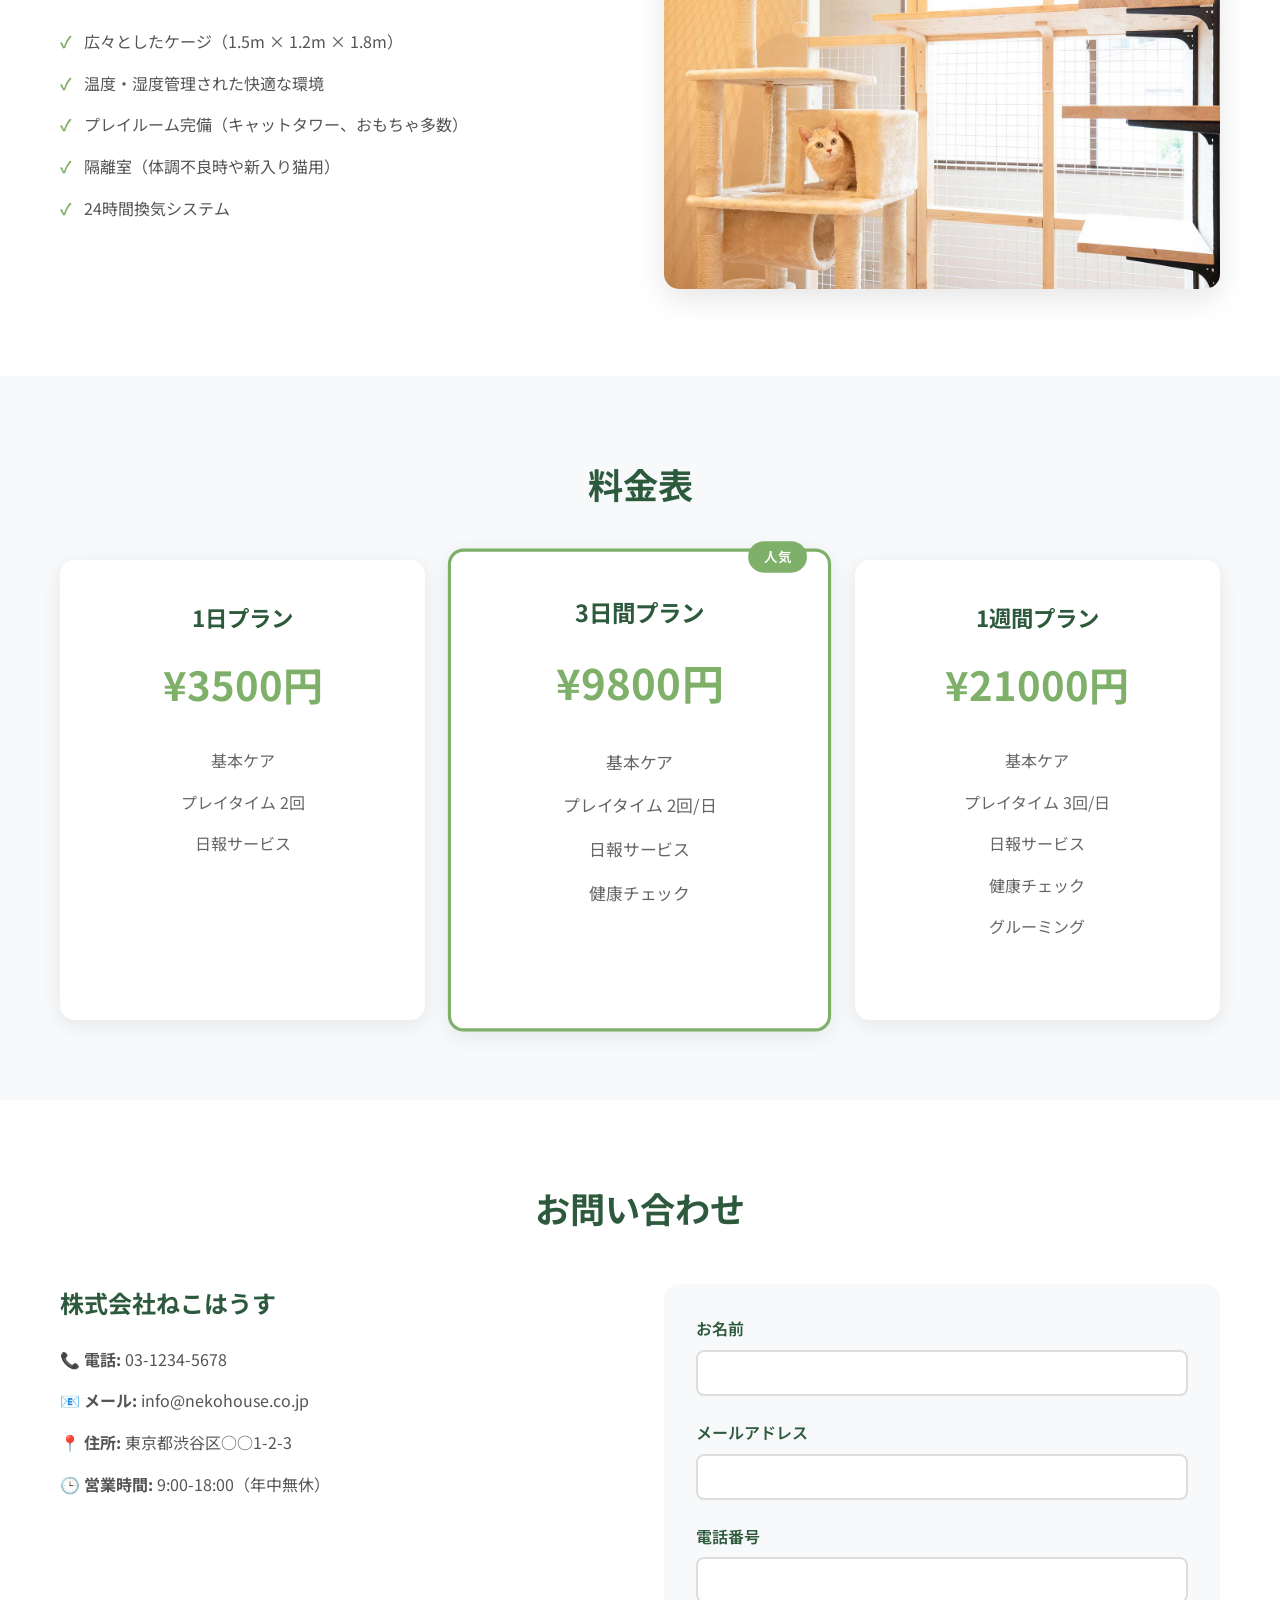
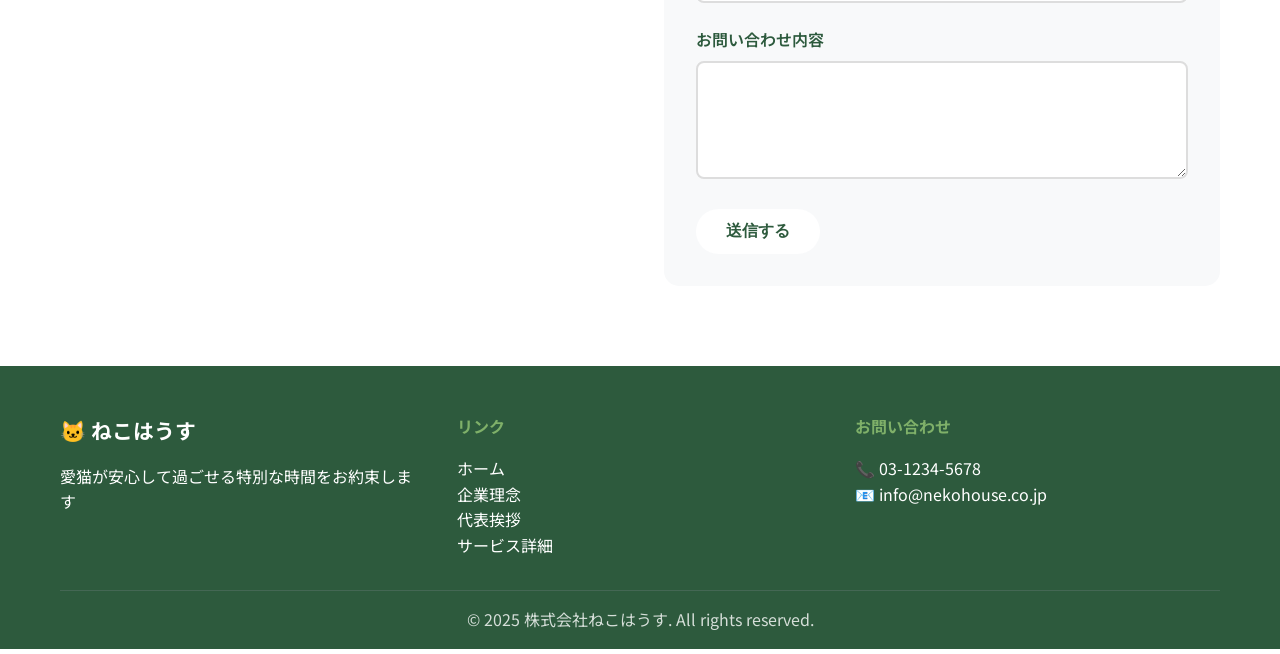
==== commit 439be1f3: "はい" ====
--- a/プロジェクト/index.html
+++ b/プロジェクト/index.html
@@ -18,10 +18,10 @@
                 </div>
                 <nav class="nav">
                     <ul>
-                        <li><a href="#home">ホーム</a></li>
-                        <li><a href="#services">サービス</a></li>
-                        <li><a href="#facilities">施設案内</a></li>
-                        <li><a href="#pricing">料金</a></li>
+                        <li><a href="index.html">ホーム</a></li>
+                        <li><a href="rinen.html">企業理念</a></li>
+                        <li><a href="greeting.html">代表挨拶</a></li>
+                        <li><a href="service.html">サービス詳細</a></li>
                         <li><a href="#contact">お問い合わせ</a></li>
                     </ul>
                 </nav>
@@ -31,14 +31,13 @@
 
     <!-- メインビジュアル -->
     <section id="home" class="hero">
-        <img src="jpg/猫.jpg" alt="猫の画像" class="hero-img">
         <div class="container">
             <div class="hero-content">
                 <h2>愛猫が安心して過ごせる<br>特別な時間をお約束します</h2>
                 <p>時間を決めてケージから出し、のびのびと遊べる環境を提供する猫専用ペットホテルです</p>
                 <div class="hero-buttons">
                     <a href="#contact" class="btn btn-primary">ご予約・お問い合わせ</a>
-                    <a href="#services" class="btn btn-secondary">サービス詳細</a>
+                    <a href="service.html" class="btn btn-secondary">サービス詳細</a>
                 </div>
             </div>
         </div>
@@ -89,7 +88,7 @@
                     </ul>
                 </div>
                 <div class="facilities-image">
-                    <img src="/placeholder.svg?height=300&width=400" alt="清潔な猫ホテルの施設">
+                    <img src="JPG/sp_image2.jpg" alt="清潔な猫ホテルの施設">
                 </div>
             </div>
         </div>
@@ -102,7 +101,7 @@
             <div class="pricing-grid">
                 <div class="pricing-card">
                     <h3>1日プラン</h3>
-                    <div class="price">¥3000円</div>
+                    <div class="price">¥3500円</div>
                     <ul>
                         <li>基本ケア</li>
                         <li>プレイタイム 2回</li>
@@ -111,7 +110,7 @@
                 </div>
                 <div class="pricing-card featured">
                     <h3>3日間プラン</h3>
-                    <div class="price">¥9000円</div>
+                    <div class="price">¥9800円</div>
                     <ul>
                         <li>基本ケア</li>
                         <li>プレイタイム 2回/日</li>
@@ -189,10 +188,10 @@
                 <div class="footer-links">
                     <h4>リンク</h4>
                     <ul>
-                        <li><a href="#home">ホーム</a></li>
-                        <li><a href="#services">サービス</a></li>
-                        <li><a href="#facilities">施設案内</a></li>
-                        <li><a href="#pricing">料金</a></li>
+                        <li><a href="index.html">ホーム</a></li>
+                        <li><a href="rinen.html">企業理念</a></li>
+                        <li><a href="greeting.html">代表挨拶</a></li>
+                        <li><a href="service.html">サービス詳細</a></li>
                     </ul>
                 </div>
                 <div class="footer-contact">
@@ -202,7 +201,7 @@
                 </div>
             </div>
             <div class="footer-bottom">
-                <p>&copy; 2024 株式会社ねこはうす. All rights reserved.</p>
+                <p>&copy; 2025 株式会社ねこはうす. All rights reserved.</p>
             </div>
         </div>
     </footer>
--- a/プロジェクト/stylesheet.css
+++ b/プロジェクト/stylesheet.css
@@ -7,7 +7,7 @@
 
 /* 基本スタイル */
 body {
-  font-family: "Noto Sans JP", sans-serif;
+  font-family: "Noto Sans JP", "Hiragino Kaku Gothic ProN", "Hiragino Sans", Meiryo, sans-serif;
   line-height: 1.6;
   color: #333;
   background-color: #fff;
@@ -382,6 +382,646 @@
   opacity: 0.8;
 }
 
+/* サブページ用のスタイル */
+.page-hero {
+  background: linear-gradient(135deg, #7fb069 0%, #2d5a3d 100%);
+  color: white;
+  padding: 140px 0 80px;
+  text-align: center;
+}
+
+.page-hero h1 {
+  font-size: 2.5rem;
+  font-weight: 700;
+  margin-bottom: 1rem;
+}
+
+.page-hero p {
+  font-size: 1.1rem;
+  opacity: 0.95;
+}
+
+/* 企業理念ページ */
+.philosophy-section,
+.mission-section,
+.vision-section,
+.values-section,
+.brand-section {
+  padding: 80px 0;
+}
+
+.philosophy-section {
+  background-color: #f8f9fa;
+}
+
+.philosophy-box {
+  background: white;
+  padding: 3rem;
+  border-radius: 15px;
+  box-shadow: 0 5px 20px rgba(0, 0, 0, 0.08);
+  max-width: 900px;
+  margin: 0 auto;
+}
+
+.philosophy-box h3 {
+  font-size: 1.8rem;
+  color: #2d5a3d;
+  margin-bottom: 1.5rem;
+  text-align: center;
+}
+
+.philosophy-box p {
+  font-size: 1.1rem;
+  line-height: 1.8;
+  color: #555;
+}
+
+/* ミッショングリッド */
+.mission-grid {
+  display: grid;
+  grid-template-columns: repeat(auto-fit, minmax(280px, 1fr));
+  gap: 2rem;
+}
+
+.mission-card {
+  background: white;
+  padding: 2rem;
+  border-radius: 15px;
+  box-shadow: 0 5px 20px rgba(0, 0, 0, 0.08);
+  position: relative;
+  padding-top: 3rem;
+}
+
+.mission-number {
+  position: absolute;
+  top: -15px;
+  left: 20px;
+  background: #7fb069;
+  color: white;
+  width: 50px;
+  height: 50px;
+  border-radius: 50%;
+  display: flex;
+  align-items: center;
+  justify-content: center;
+  font-weight: 700;
+  font-size: 1.1rem;
+}
+
+.mission-card h3 {
+  font-size: 1.3rem;
+  color: #2d5a3d;
+  margin-bottom: 1rem;
+}
+
+.mission-card p {
+  color: #666;
+  line-height: 1.7;
+}
+
+/* ビジョン */
+.vision-section {
+  background-color: #f8f9fa;
+}
+
+.vision-content {
+  display: grid;
+  grid-template-columns: repeat(auto-fit, minmax(400px, 1fr));
+  gap: 3rem;
+}
+
+.vision-item {
+  background: white;
+  padding: 2.5rem;
+  border-radius: 15px;
+  box-shadow: 0 5px 20px rgba(0, 0, 0, 0.08);
+}
+
+.vision-item h3 {
+  font-size: 1.5rem;
+  color: #2d5a3d;
+  margin-bottom: 1.5rem;
+}
+
+.vision-item ul {
+  list-style: none;
+}
+
+.vision-item li {
+  padding: 0.7rem 0;
+  padding-left: 1.8rem;
+  position: relative;
+  color: #555;
+  line-height: 1.6;
+}
+
+.vision-item li:before {
+  content: "→";
+  position: absolute;
+  left: 0;
+  color: #7fb069;
+  font-weight: bold;
+}
+
+/* 価値観グリッド */
+.values-grid {
+  display: grid;
+  grid-template-columns: repeat(auto-fit, minmax(250px, 1fr));
+  gap: 2rem;
+}
+
+.value-card {
+  background: white;
+  padding: 2rem;
+  border-radius: 15px;
+  text-align: center;
+  box-shadow: 0 5px 20px rgba(0, 0, 0, 0.08);
+  transition: transform 0.3s ease;
+}
+
+.value-card:hover {
+  transform: translateY(-5px);
+}
+
+.value-icon {
+  font-size: 3rem;
+  margin-bottom: 1rem;
+}
+
+.value-card h3 {
+  font-size: 1.3rem;
+  color: #2d5a3d;
+  margin-bottom: 1rem;
+}
+
+.value-card p {
+  color: #666;
+  line-height: 1.6;
+}
+
+/* ブランドメッセージ */
+.brand-section {
+  background: linear-gradient(135deg, #7fb069 0%, #2d5a3d 100%);
+  color: white;
+}
+
+.brand-message {
+  text-align: center;
+  max-width: 900px;
+  margin: 0 auto;
+}
+
+.brand-message h2 {
+  font-size: 2rem;
+  margin-bottom: 1.5rem;
+}
+
+.brand-message p {
+  font-size: 1.1rem;
+  line-height: 1.8;
+  margin-bottom: 3rem;
+  opacity: 0.95;
+}
+
+.brand-stats {
+  display: flex;
+  justify-content: space-around;
+  flex-wrap: wrap;
+  gap: 2rem;
+}
+
+.stat-item {
+  text-align: center;
+}
+
+.stat-number {
+  font-size: 3rem;
+  font-weight: 700;
+  margin-bottom: 0.5rem;
+}
+
+.stat-label {
+  font-size: 1rem;
+  opacity: 0.9;
+}
+
+/* 代表挨拶ページ */
+.greeting-section {
+  padding: 80px 0;
+}
+
+.greeting-content {
+  display: grid;
+  grid-template-columns: 350px 1fr;
+  gap: 4rem;
+  align-items: start;
+}
+
+.greeting-image {
+  position: sticky;
+  top: 100px;
+}
+
+.greeting-image img {
+  width: 100%;
+  border-radius: 15px;
+  box-shadow: 0 10px 30px rgba(0, 0, 0, 0.15);
+  margin-bottom: 1.5rem;
+}
+
+.greeting-profile {
+  text-align: center;
+  background: #f8f9fa;
+  padding: 1.5rem;
+  border-radius: 10px;
+}
+
+.greeting-profile h3 {
+  font-size: 0.9rem;
+  color: #666;
+  margin-bottom: 0.5rem;
+}
+
+.greeting-profile h2 {
+  font-size: 1.5rem;
+  color: #2d5a3d;
+  margin-bottom: 0.3rem;
+}
+
+.greeting-profile p {
+  font-size: 0.9rem;
+  color: #999;
+}
+
+.greeting-text h2 {
+  font-size: 2rem;
+  color: #2d5a3d;
+  margin-bottom: 2rem;
+  line-height: 1.4;
+}
+
+.greeting-text h3 {
+  font-size: 1.4rem;
+  color: #2d5a3d;
+  margin-top: 2.5rem;
+  margin-bottom: 1rem;
+}
+
+.greeting-text p {
+  font-size: 1.05rem;
+  line-height: 1.9;
+  color: #555;
+  margin-bottom: 1.5rem;
+}
+
+.signature {
+  margin-top: 3rem;
+  text-align: right;
+}
+
+.signature p {
+  margin-bottom: 0.5rem;
+}
+
+.signature-name {
+  font-size: 1.2rem;
+  font-weight: 600;
+  color: #2d5a3d;
+}
+
+/* 経歴タイムライン */
+.career-section {
+  background-color: #f8f9fa;
+  padding: 80px 0;
+}
+
+.career-timeline {
+  max-width: 800px;
+  margin: 0 auto;
+}
+
+.timeline-item {
+  display: grid;
+  grid-template-columns: 120px 1fr;
+  gap: 2rem;
+  margin-bottom: 2.5rem;
+  position: relative;
+}
+
+.timeline-item:not(:last-child):after {
+  content: "";
+  position: absolute;
+  left: 60px;
+  top: 60px;
+  width: 2px;
+  height: calc(100% + 20px);
+  background: #7fb069;
+}
+
+.timeline-year {
+  font-size: 1.3rem;
+  font-weight: 700;
+  color: #7fb069;
+  text-align: right;
+  padding-top: 0.5rem;
+}
+
+.timeline-content {
+  background: white;
+  padding: 1.5rem;
+  border-radius: 10px;
+  box-shadow: 0 3px 15px rgba(0, 0, 0, 0.08);
+}
+
+.timeline-content h3 {
+  font-size: 1.2rem;
+  color: #2d5a3d;
+  margin-bottom: 0.5rem;
+}
+
+.timeline-content p {
+  color: #666;
+  line-height: 1.6;
+}
+
+/* サービス詳細ページ */
+.service-detail-section {
+  padding: 80px 0;
+}
+
+.service-detail-content {
+  display: grid;
+  grid-template-columns: 1fr 1fr;
+  gap: 3rem;
+  align-items: start;
+}
+
+.service-detail-text h3 {
+  font-size: 1.6rem;
+  color: #2d5a3d;
+  margin-bottom: 1.5rem;
+}
+
+.service-detail-text h4 {
+  font-size: 1.3rem;
+  color: #2d5a3d;
+  margin-top: 2rem;
+  margin-bottom: 1rem;
+}
+
+.service-detail-text p {
+  font-size: 1.05rem;
+  line-height: 1.8;
+  color: #555;
+  margin-bottom: 1.5rem;
+}
+
+.playtime-schedule {
+  background: #f8f9fa;
+  padding: 1.5rem;
+  border-radius: 10px;
+  margin: 1.5rem 0;
+}
+
+.schedule-item {
+  display: flex;
+  align-items: center;
+  padding: 1rem 0;
+  border-bottom: 1px solid #e0e0e0;
+}
+
+.schedule-item:last-child {
+  border-bottom: none;
+}
+
+.schedule-time {
+  font-weight: 700;
+  color: #7fb069;
+  min-width: 120px;
+}
+
+.schedule-desc {
+  color: #555;
+}
+
+.benefit-list {
+  list-style: none;
+  margin-top: 1rem;
+}
+
+.benefit-list li {
+  padding: 0.5rem 0;
+  padding-left: 1.8rem;
+  position: relative;
+  color: #555;
+}
+
+.benefit-list li:before {
+  content: "✓";
+  position: absolute;
+  left: 0;
+  color: #7fb069;
+  font-weight: bold;
+  font-size: 1.2rem;
+}
+
+.service-detail-image img {
+  width: 100%;
+  border-radius: 15px;
+  box-shadow: 0 10px 30px rgba(0, 0, 0, 0.1);
+}
+
+/* サービス詳細グリッド */
+.services-list-section {
+  background-color: #f8f9fa;
+  padding: 80px 0;
+}
+
+.services-detail-grid {
+  display: grid;
+  grid-template-columns: repeat(auto-fit, minmax(350px, 1fr));
+  gap: 2rem;
+}
+
+.service-detail-card {
+  background: white;
+  padding: 2rem;
+  border-radius: 15px;
+  box-shadow: 0 5px 20px rgba(0, 0, 0, 0.08);
+}
+
+.service-detail-icon {
+  font-size: 2.5rem;
+  margin-bottom: 1rem;
+}
+
+.service-detail-card h3 {
+  font-size: 1.3rem;
+  color: #2d5a3d;
+  margin-bottom: 1rem;
+}
+
+.service-detail-card p {
+  color: #666;
+  line-height: 1.7;
+  margin-bottom: 1rem;
+}
+
+.service-detail-card ul {
+  list-style: none;
+  margin-top: 1rem;
+}
+
+.service-detail-card li {
+  padding: 0.4rem 0;
+  padding-left: 1.5rem;
+  position: relative;
+  color: #555;
+  font-size: 0.95rem;
+}
+
+.service-detail-card li:before {
+  content: "•";
+  position: absolute;
+  left: 0;
+  color: #7fb069;
+  font-weight: bold;
+}
+
+/* 料金テーブル */
+.pricing-detail-section {
+  padding: 80px 0;
+}
+
+.pricing-table {
+  overflow-x: auto;
+  margin-bottom: 3rem;
+}
+
+.pricing-table table {
+  width: 100%;
+  border-collapse: collapse;
+  background: white;
+  border-radius: 15px;
+  overflow: hidden;
+  box-shadow: 0 5px 20px rgba(0, 0, 0, 0.08);
+}
+
+.pricing-table th {
+  background: #2d5a3d;
+  color: white;
+  padding: 1.2rem;
+  text-align: left;
+  font-weight: 600;
+}
+
+.pricing-table td {
+  padding: 1.2rem;
+  border-bottom: 1px solid #e0e0e0;
+  color: #555;
+}
+
+.pricing-table tr:last-child td {
+  border-bottom: none;
+}
+
+.pricing-table tr:hover {
+  background-color: #f8f9fa;
+}
+
+/* 追加サービス */
+.additional-services {
+  margin-top: 3rem;
+}
+
+.additional-services h3 {
+  font-size: 1.6rem;
+  color: #2d5a3d;
+  margin-bottom: 2rem;
+  text-align: center;
+}
+
+.option-grid {
+  display: grid;
+  grid-template-columns: repeat(auto-fit, minmax(200px, 1fr));
+  gap: 2rem;
+}
+
+.option-item {
+  background: #f8f9fa;
+  padding: 1.5rem;
+  border-radius: 10px;
+  text-align: center;
+}
+
+.option-item h4 {
+  font-size: 1.1rem;
+  color: #2d5a3d;
+  margin-bottom: 0.5rem;
+}
+
+.option-price {
+  font-size: 1.3rem;
+  font-weight: 700;
+  color: #7fb069;
+}
+
+/* ご利用の流れ */
+.flow-section {
+  background-color: #f8f9fa;
+  padding: 80px 0;
+}
+
+.flow-steps {
+  display: flex;
+  align-items: center;
+  justify-content: center;
+  flex-wrap: wrap;
+  gap: 1rem;
+  max-width: 1100px;
+  margin: 0 auto;
+}
+
+.flow-step {
+  background: white;
+  padding: 2rem;
+  border-radius: 15px;
+  box-shadow: 0 5px 20px rgba(0, 0, 0, 0.08);
+  flex: 1;
+  min-width: 200px;
+  max-width: 220px;
+  text-align: center;
+}
+
+.flow-number {
+  background: #7fb069;
+  color: white;
+  padding: 0.5rem 1rem;
+  border-radius: 20px;
+  font-weight: 700;
+  font-size: 0.9rem;
+  display: inline-block;
+  margin-bottom: 1rem;
+}
+
+.flow-step h3 {
+  font-size: 1.2rem;
+  color: #2d5a3d;
+  margin-bottom: 0.8rem;
+}
+
+.flow-step p {
+  font-size: 0.95rem;
+  color: #666;
+  line-height: 1.6;
+}
+
+.flow-arrow {
+  font-size: 2rem;
+  color: #7fb069;
+  font-weight: 700;
+}
+
 /* レスポンシブデザイン */
 @media (max-width: 768px) {
   .header-content {
@@ -393,6 +1033,10 @@
     gap: 1rem;
   }
 
+  .hero {
+    padding: 100px 0 60px;
+  }
+
   .hero-content h2 {
     font-size: 2rem;
   }
@@ -414,6 +1058,52 @@
   .section-title {
     font-size: 1.8rem;
   }
+
+  .page-hero {
+    padding: 120px 0 60px;
+  }
+
+  .page-hero h1 {
+    font-size: 2rem;
+  }
+
+  .greeting-content {
+    grid-template-columns: 1fr;
+    gap: 2rem;
+  }
+
+  .greeting-image {
+    position: static;
+  }
+
+  .service-detail-content {
+    grid-template-columns: 1fr;
+  }
+
+  .vision-content {
+    grid-template-columns: 1fr;
+  }
+
+  .timeline-item {
+    grid-template-columns: 100px 1fr;
+    gap: 1rem;
+  }
+
+  .timeline-item:not(:last-child):after {
+    left: 50px;
+  }
+
+  .flow-steps {
+    flex-direction: column;
+  }
+
+  .flow-arrow {
+    transform: rotate(90deg);
+  }
+
+  .flow-step {
+    max-width: 100%;
+  }
 }
 
 @media (max-width: 480px) {
@@ -424,9 +1114,6 @@
   .hero {
     padding: 100px 0 60px;
   }
-  .hero-img{
-    
-  }
 
   .hero-content h2 {
     font-size: 1.7rem;
@@ -435,6 +1122,28 @@
   .hero-content p {
     font-size: 1rem;
   }
+
   section {
     padding: 60px 0;
   }
+
+  .philosophy-box {
+    padding: 2rem 1.5rem;
+  }
+
+  .brand-stats {
+    flex-direction: column;
+  }
+
+  .timeline-item {
+    grid-template-columns: 1fr;
+  }
+
+  .timeline-year {
+    text-align: left;
+  }
+
+  .timeline-item:not(:last-child):after {
+    display: none;
+  }
+}
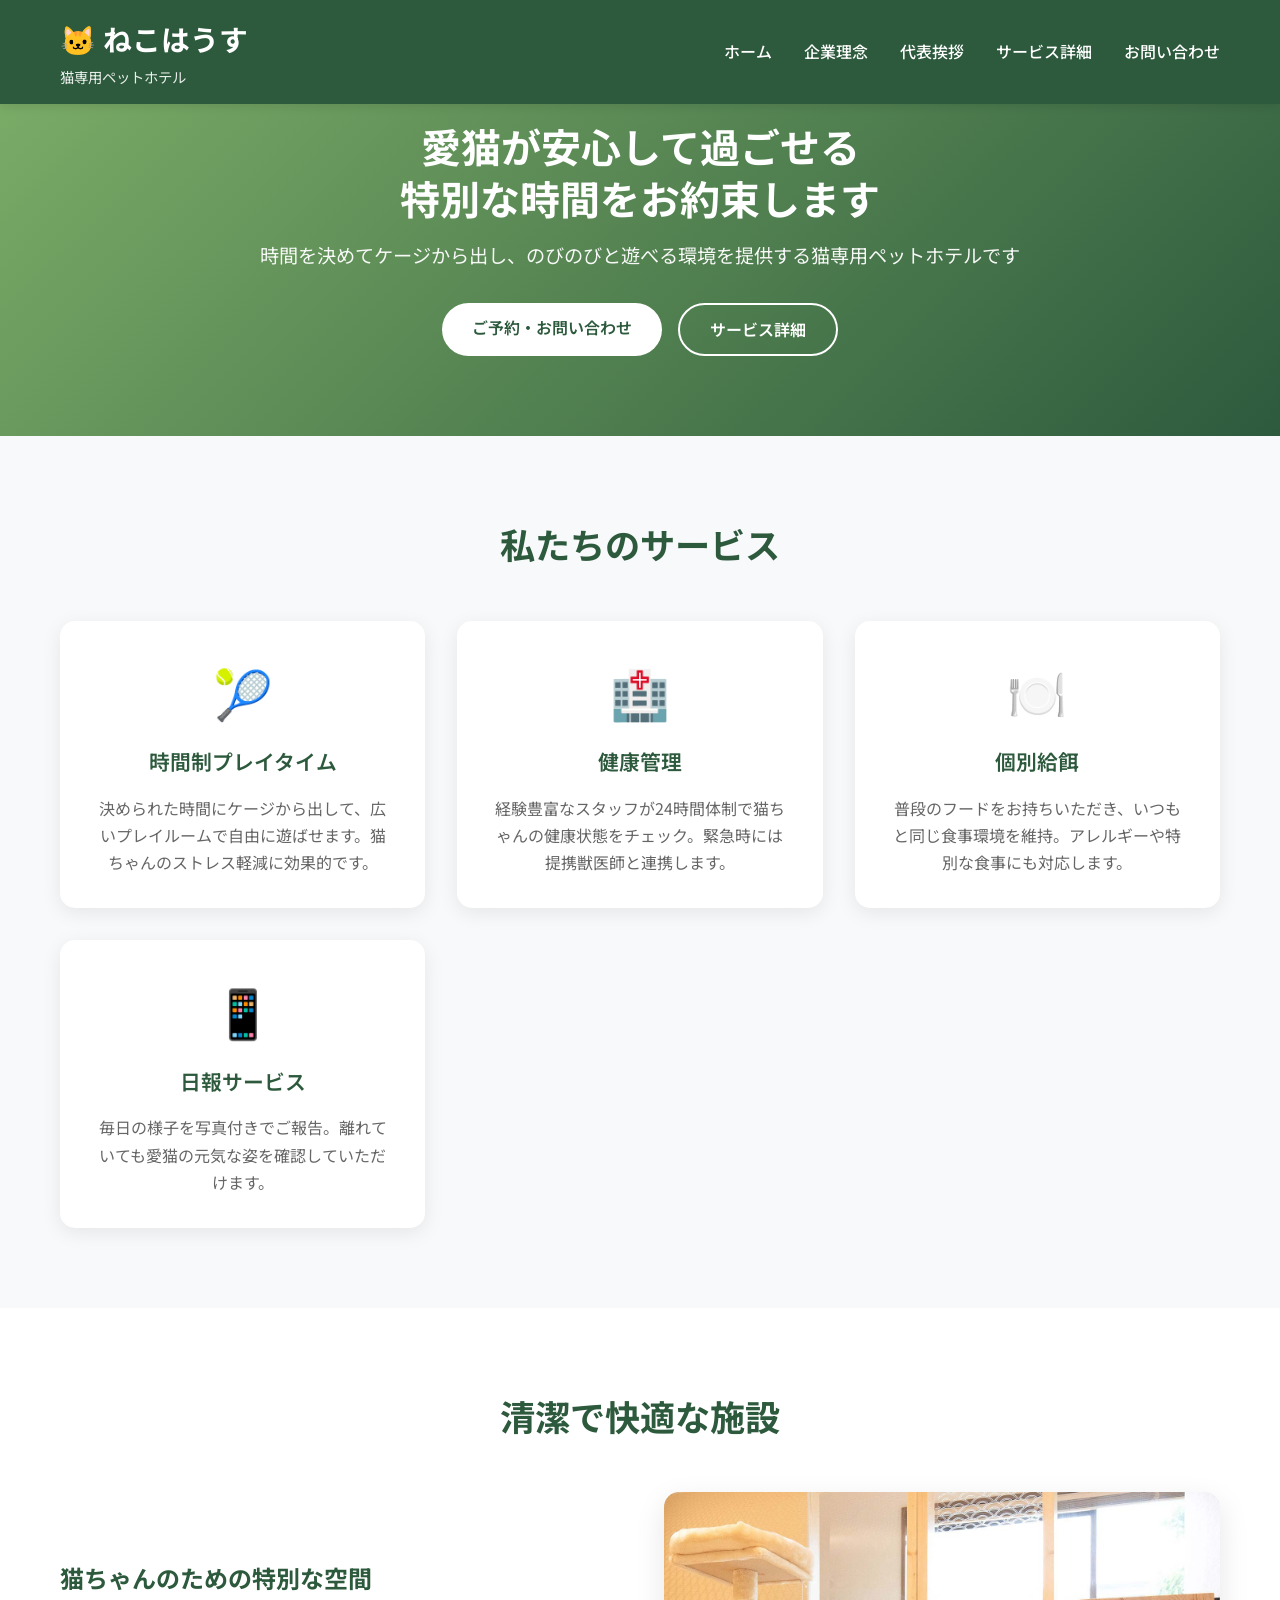
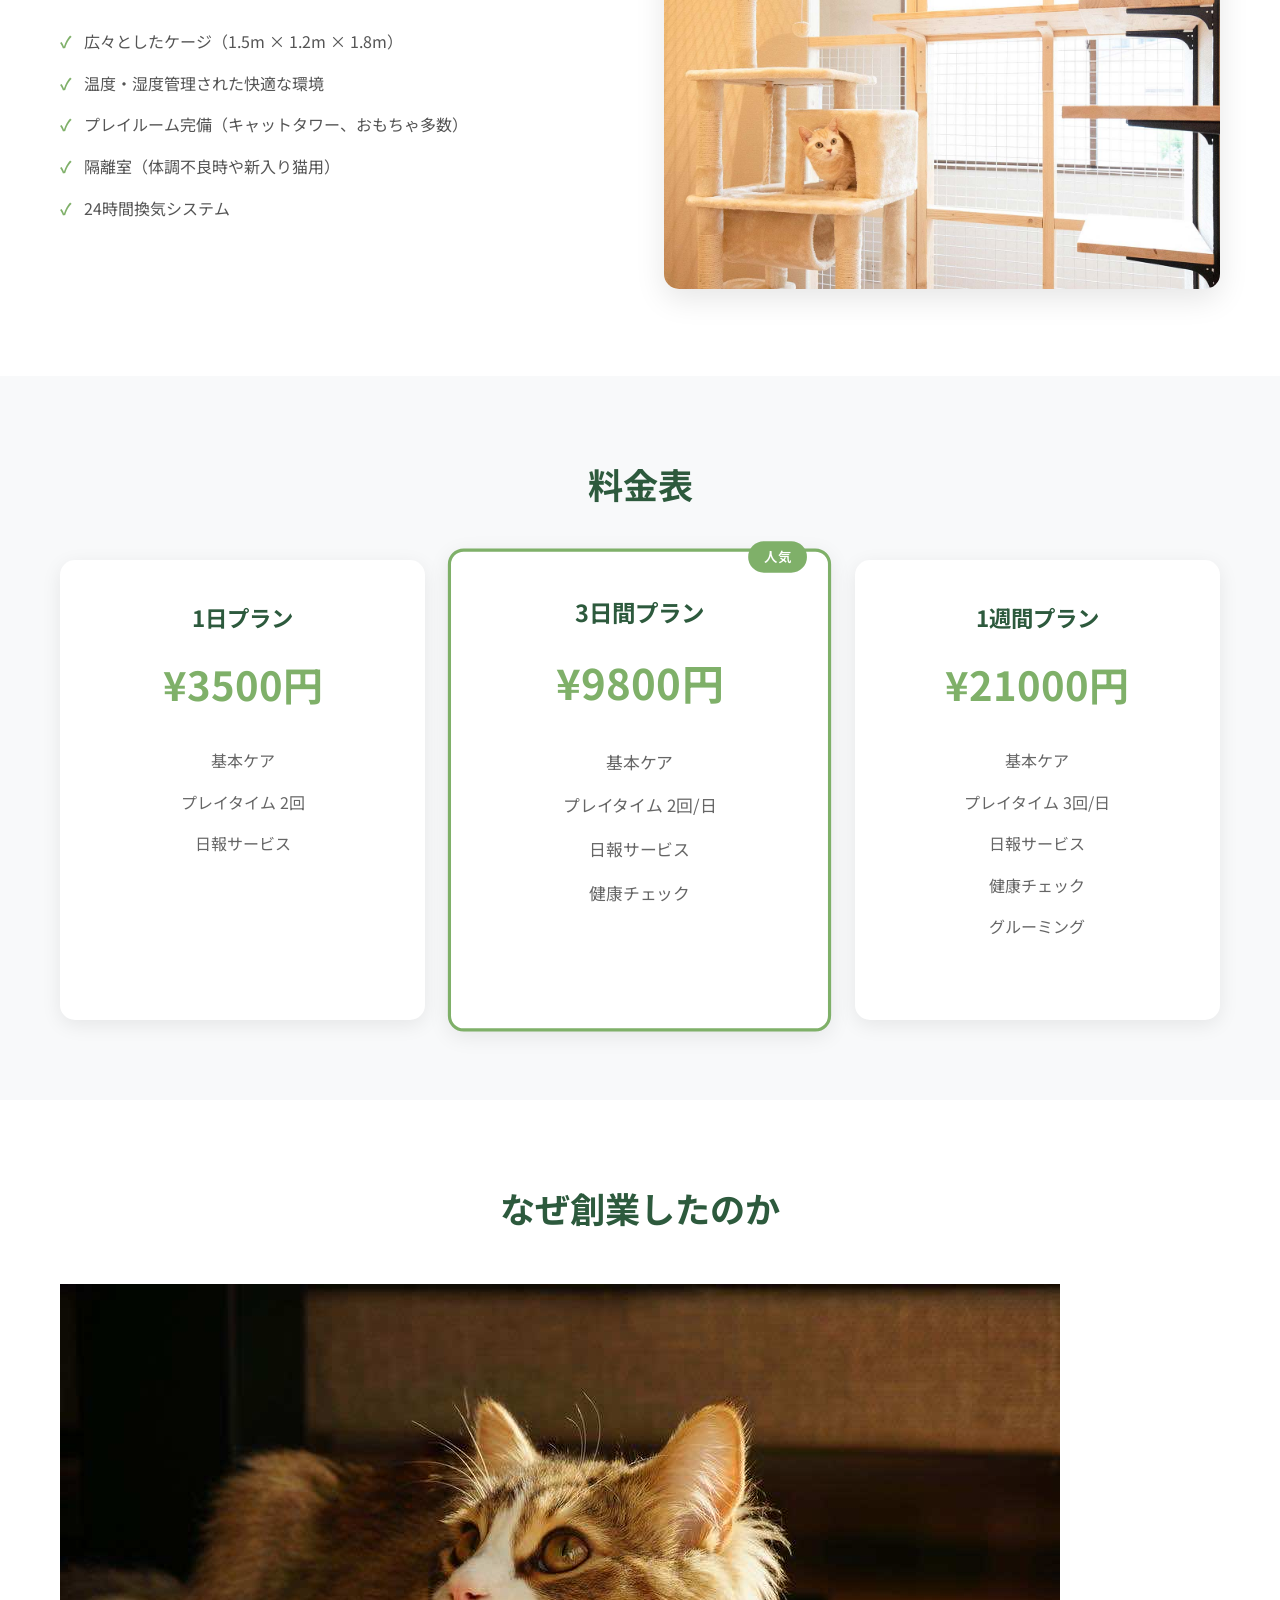
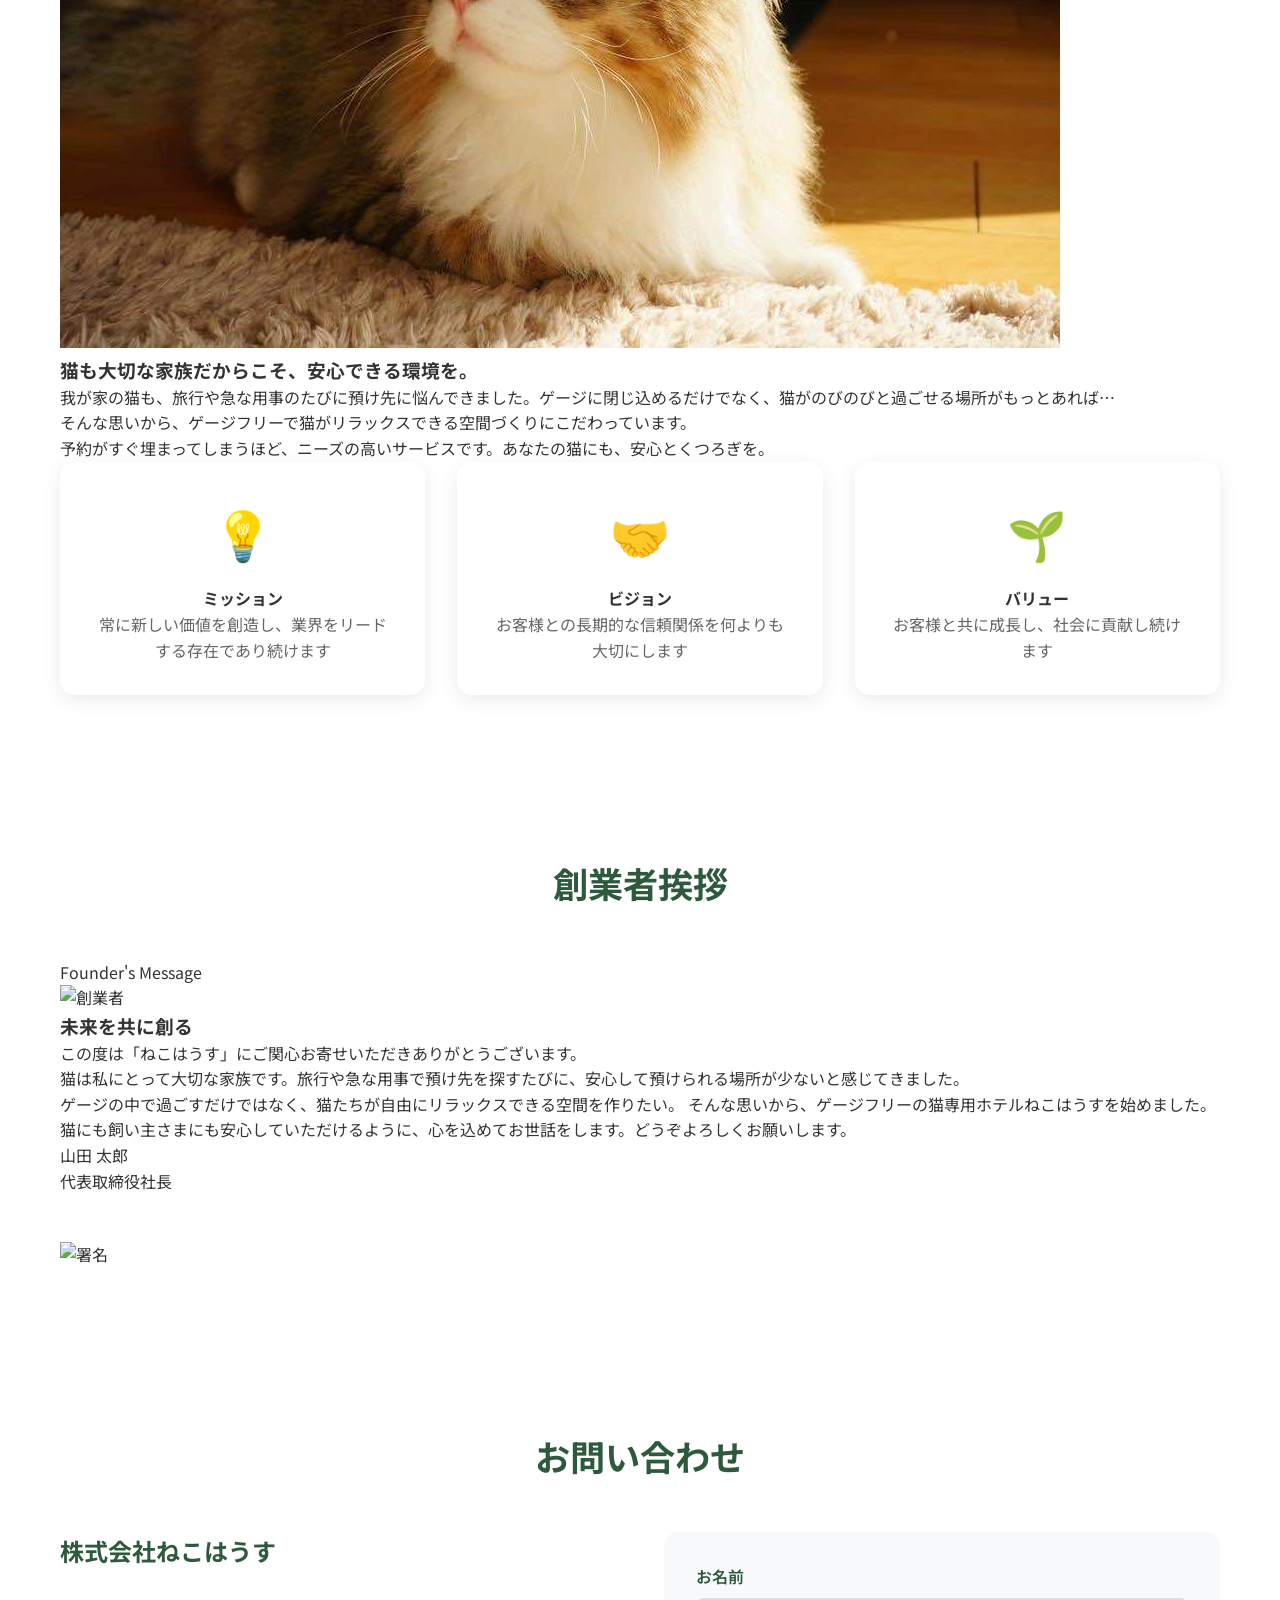
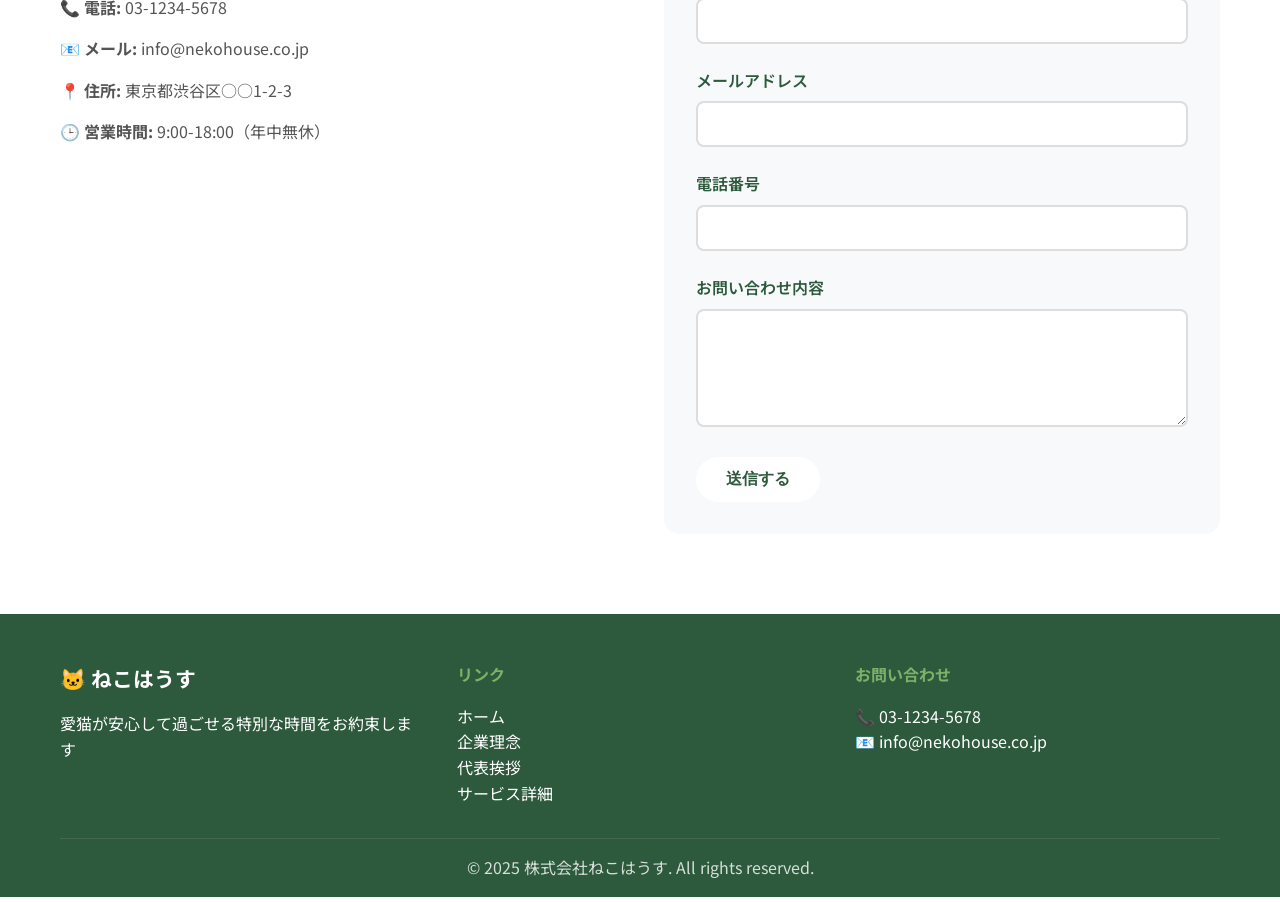
==== commit ce323f67: "あ" ====
--- a/プロジェクト/index.html
+++ b/プロジェクト/index.html
@@ -133,6 +133,104 @@
             </div>
         </div>
     </section>
+  <!DOCTYPE html>
+<html lang="ja">
+<head>
+  <meta charset="UTF-8">
+  <meta name="viewport" content="width=device-width, initial-scale=1.0">
+  <title>なぜ創業したのか</title>
+  <link rel="stylesheet" href="styles.css">
+</head>
+<body>
+  <section class="why-section">
+    <div class="container">
+      <div class="section-header">
+        <h2 class="section-title">なぜ創業したのか</h2>
+        <p class="section-subtitle"></p>
+      </div>
+
+      <div class="story-grid">
+        <div class="story-image">
+          <img src="JPG/img_cat_column12_head.jpg" alt="創業の想い">
+        </div>
+        <div class="story-content">
+          <h3>猫も大切な家族だからこそ、安心できる環境を。</h3>
+          <p>我が家の猫も、旅行や急な用事のたびに預け先に悩んできました。ゲージに閉じ込めるだけでなく、猫がのびのびと過ごせる場所がもっとあれば…</p>
+          <p>そんな思いから、ゲージフリーで猫がリラックスできる空間づくりにこだわっています。</p>
+          <p>予約がすぐ埋まってしまうほど、ニーズの高いサービスです。あなたの猫にも、安心とくつろぎを。</p>
+        </div>
+      </div>
+
+      <div class="values-grid">
+        <div class="value-card">
+          <div class="value-icon">💡</div>
+          <h4>ミッション</h4>
+          <p>常に新しい価値を創造し、業界をリードする存在であり続けます</p>
+        </div>
+        <div class="value-card">
+          <div class="value-icon">🤝</div>
+          <h4>ビジョン</h4>
+          <p>お客様との長期的な信頼関係を何よりも大切にします</p>
+        </div>
+        <div class="value-card">
+          <div class="value-icon">🌱</div>
+          <h4>バリュー</h4>
+          <p>お客様と共に成長し、社会に貢献し続けます</p>
+        </div>
+      </div>
+    </div>
+  </section>
+</body>
+</html>
+<!DOCTYPE html>
+<html lang="ja">
+<head>
+    <meta charset="UTF-8">
+    <meta name="viewport" content="width=device-width, initial-scale=1.0">
+    <title>創業者挨拶</title>
+    <link rel="stylesheet" href="founder-message-styles.css">
+</head>
+<body>
+    <section class="founder-section">
+        <div class="container">
+            <div class="section-header">
+                <h2 class="section-title">創業者挨拶</h2>
+                <p class="section-subtitle">Founder's Message</p>
+            </div>
+
+            <div class="founder-content">
+                <div class="founder-image-wrapper">
+                    <img src="/placeholder.svg?height=400&width=400" alt="創業者" class="founder-image">
+                </div>
+
+                <div class="founder-message">
+                    <h3 class="message-title">未来を共に創る</h3>
+                    
+                    <div class="message-text">
+                        <p>この度は「ねこはうす」にご関心お寄せいただきありがとうございます。
+            
+                           </p>猫は私にとって大切な家族です。旅行や急な用事で預け先を探すたびに、安心して預けられる場所が少ないと感じてきました。
+                        </p>
+                        <p>
+                            ゲージの中で過ごすだけではなく、猫たちが自由にリラックスできる空間を作りたい。
+                            そんな思いから、ゲージフリーの猫専用ホテルねこはうすを始めました。
+                        </p>
+                        <p>
+                            猫にも飼い主さまにも安心していただけるように、心を込めてお世話をします。どうぞよろしくお願いします。
+                        </p>
+                    </div>
+
+                    <div class="founder-info">
+                        <p class="founder-name">山田 太郎</p>
+                        <p class="founder-title">代表取締役社長</p>
+                        <img src="/placeholder.svg?height=80&width=200" alt="署名" class="signature">
+                    </div>
+                </div>
+            </div>
+        </div>
+    </section>
+</body>
+</html>
 
     <!-- お問い合わせ -->
     <section id="contact" class="contact">
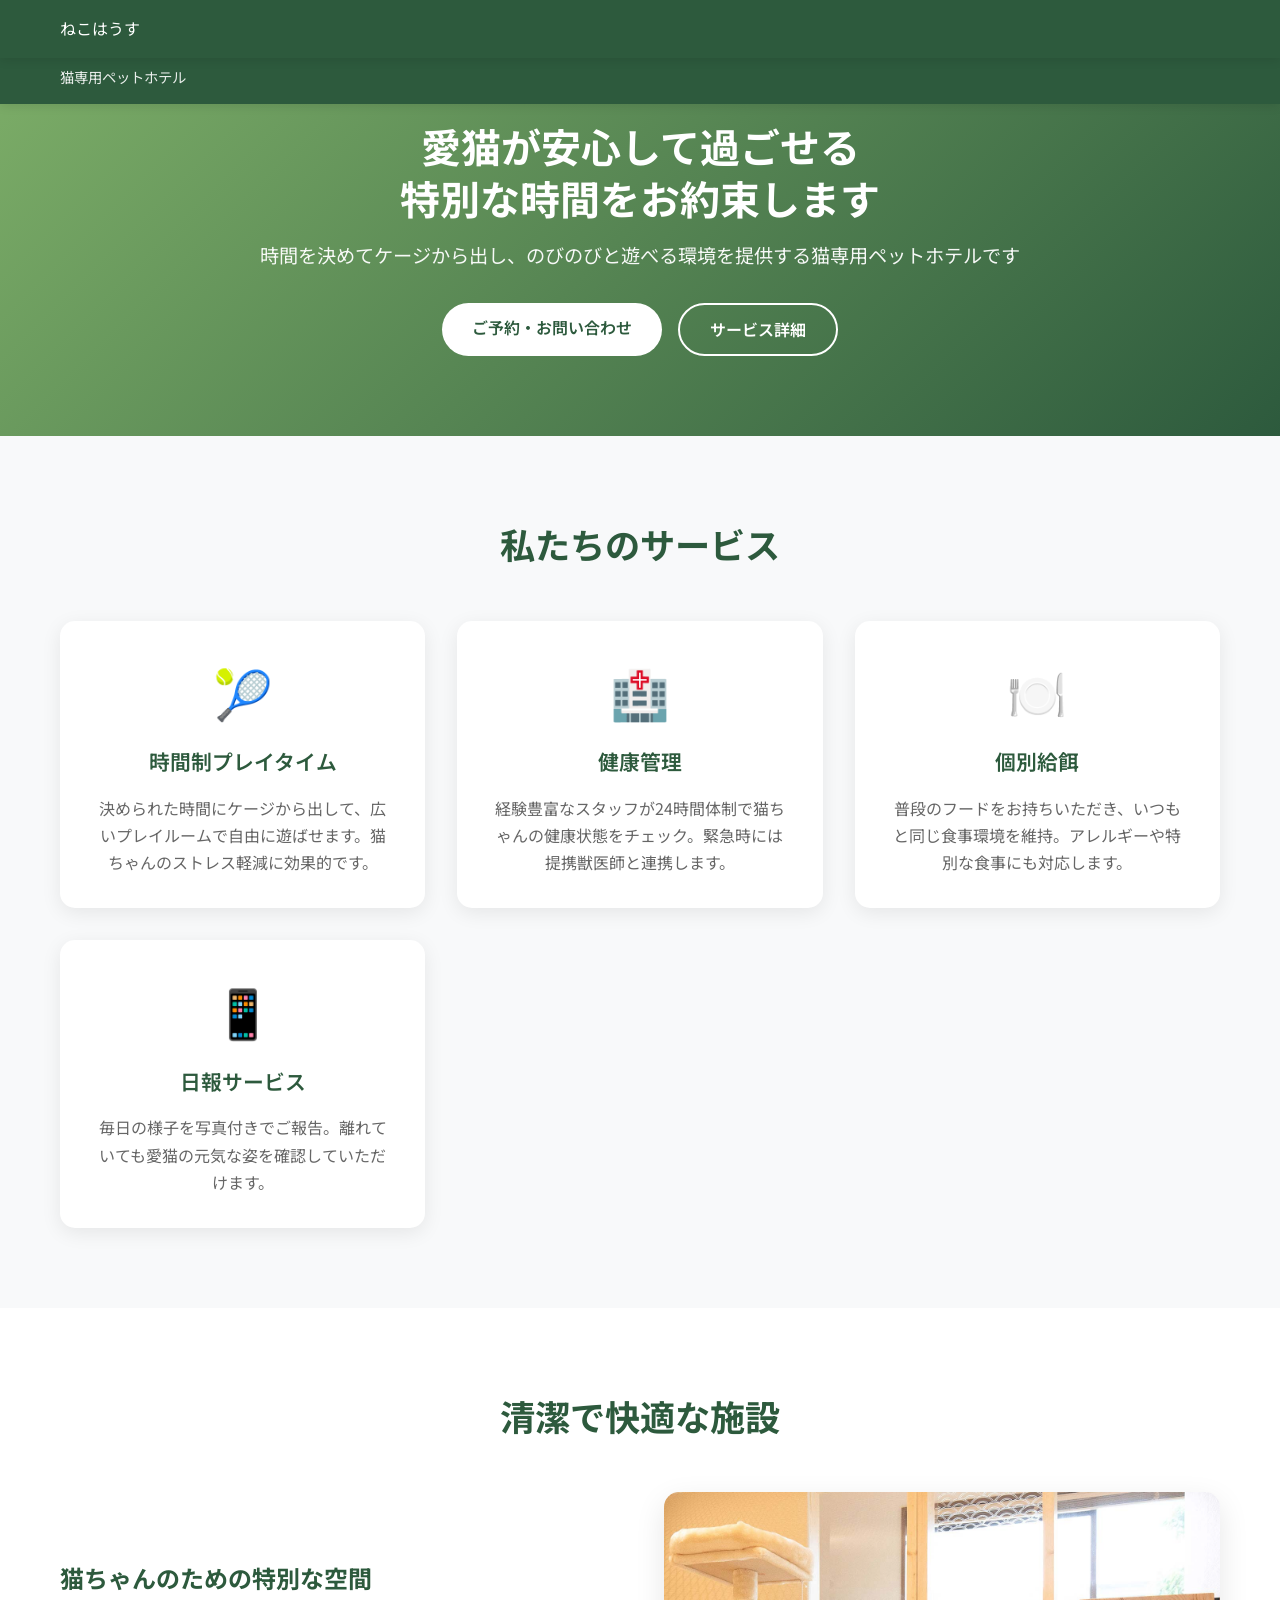
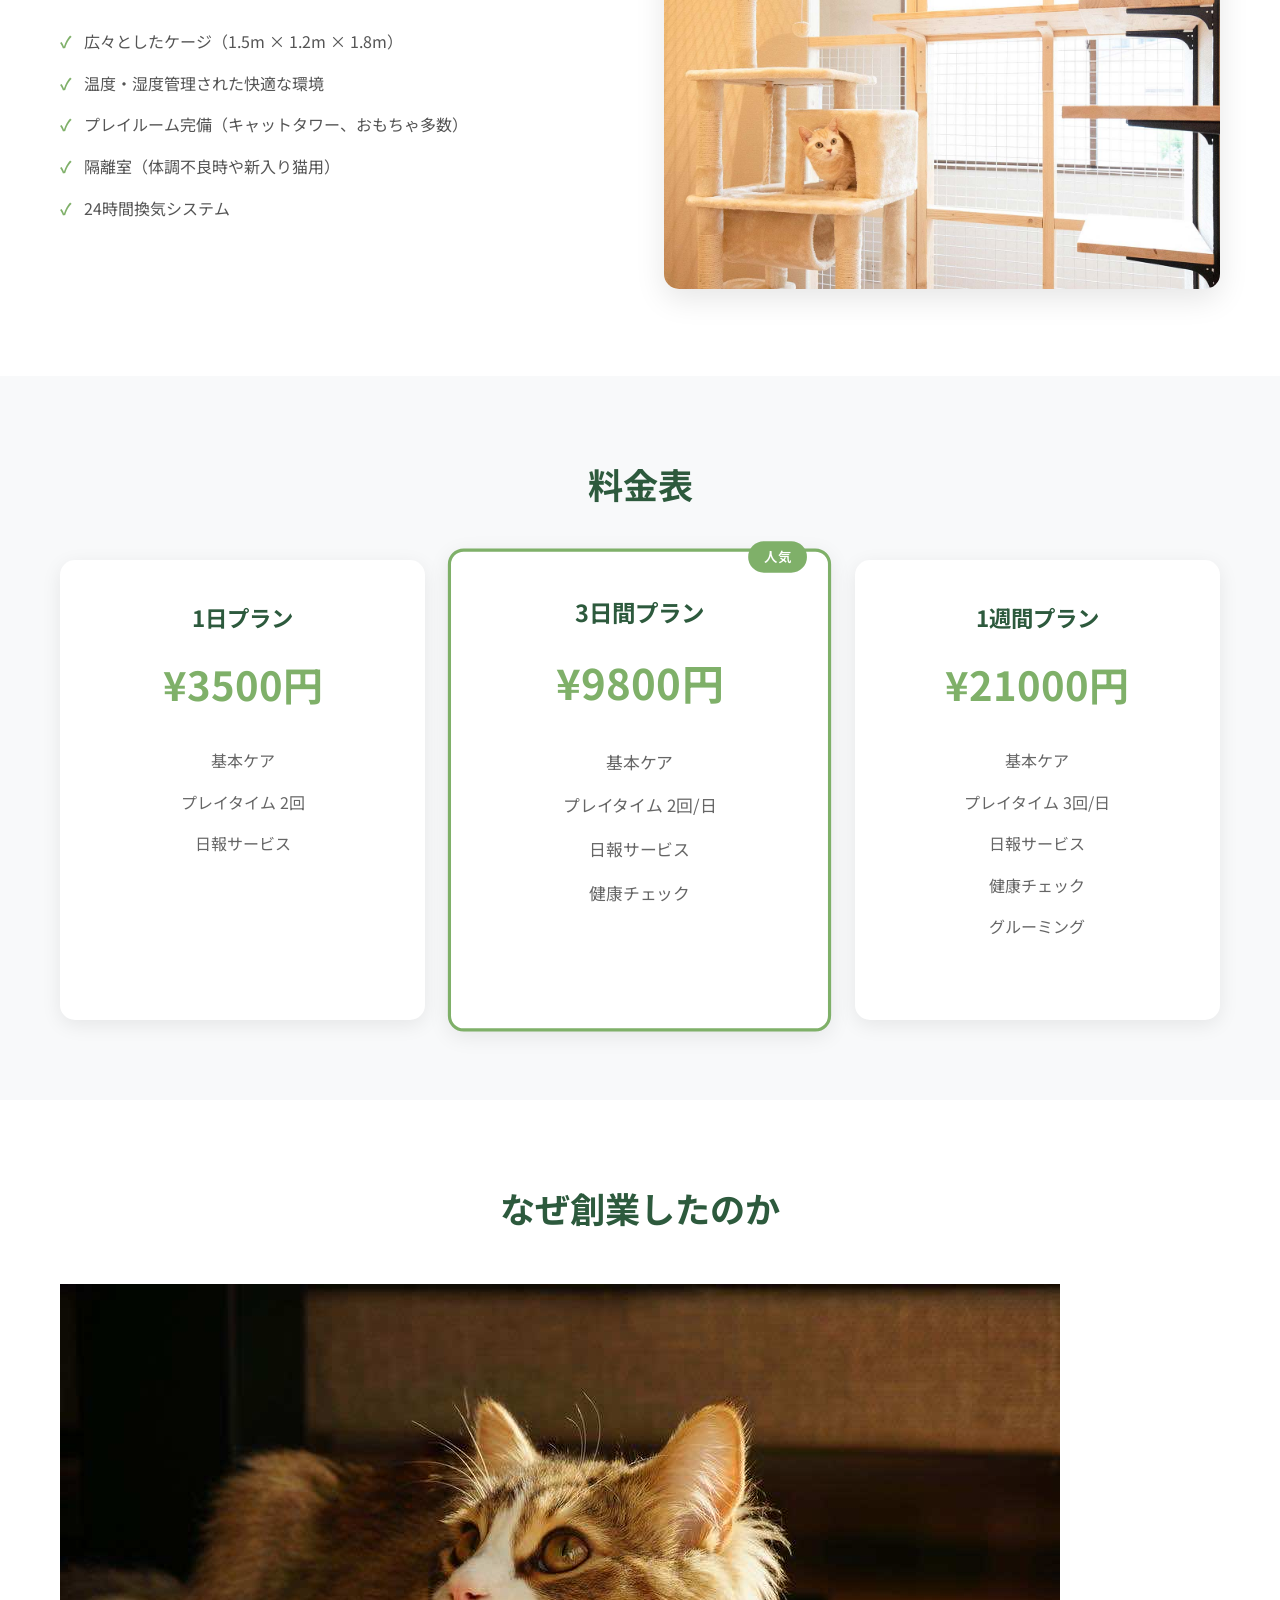
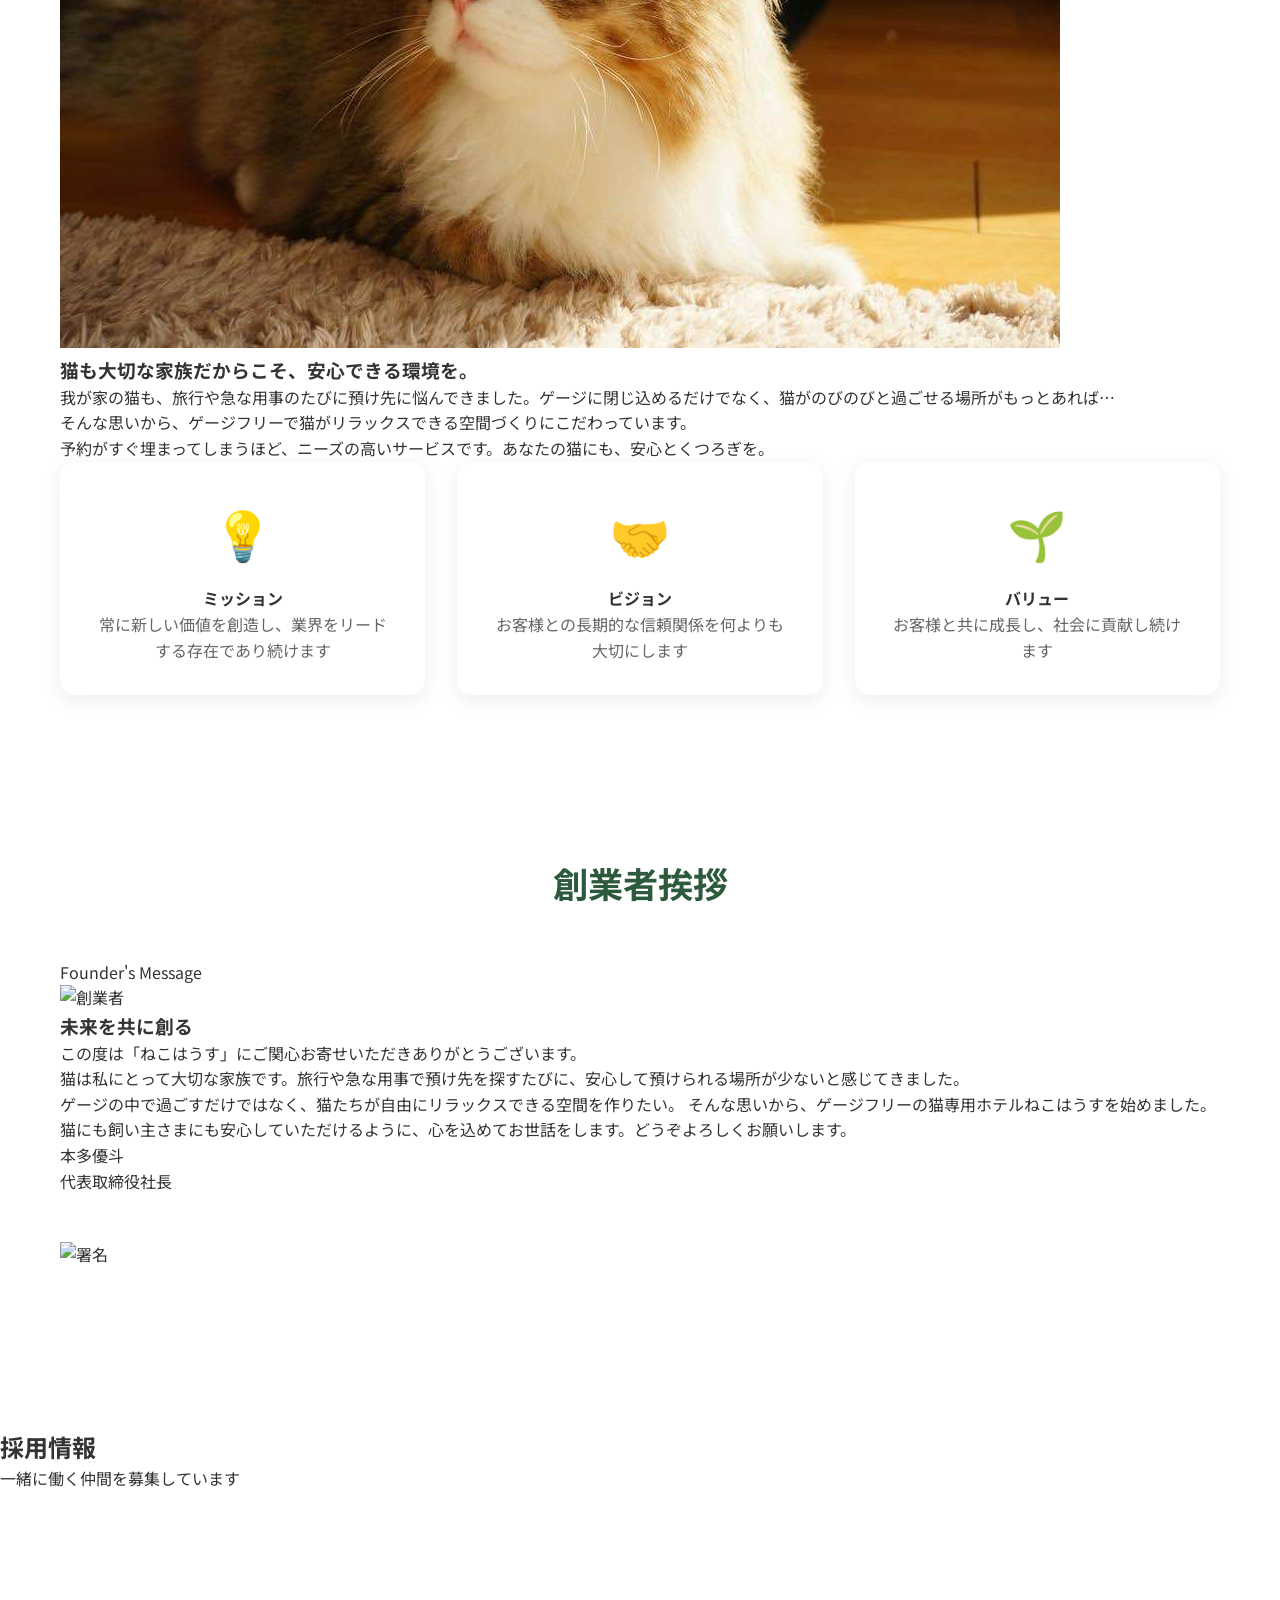
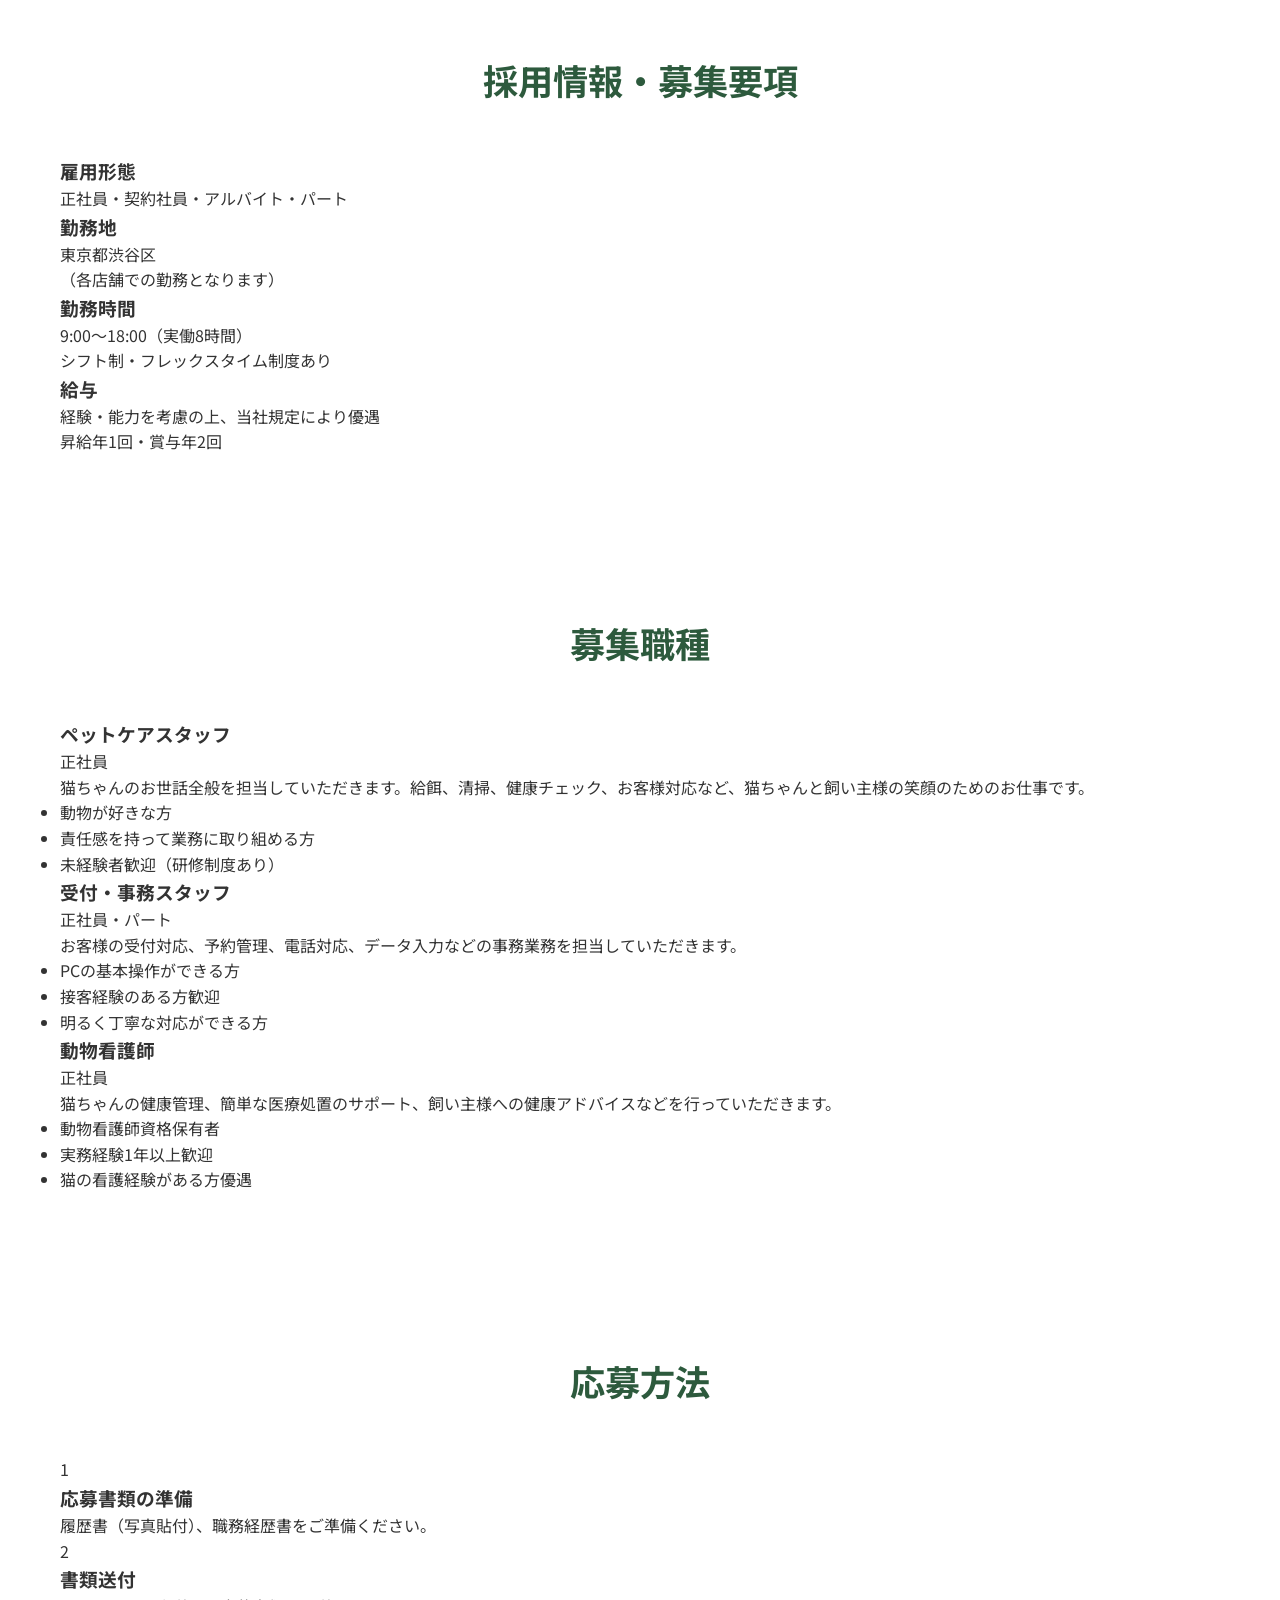
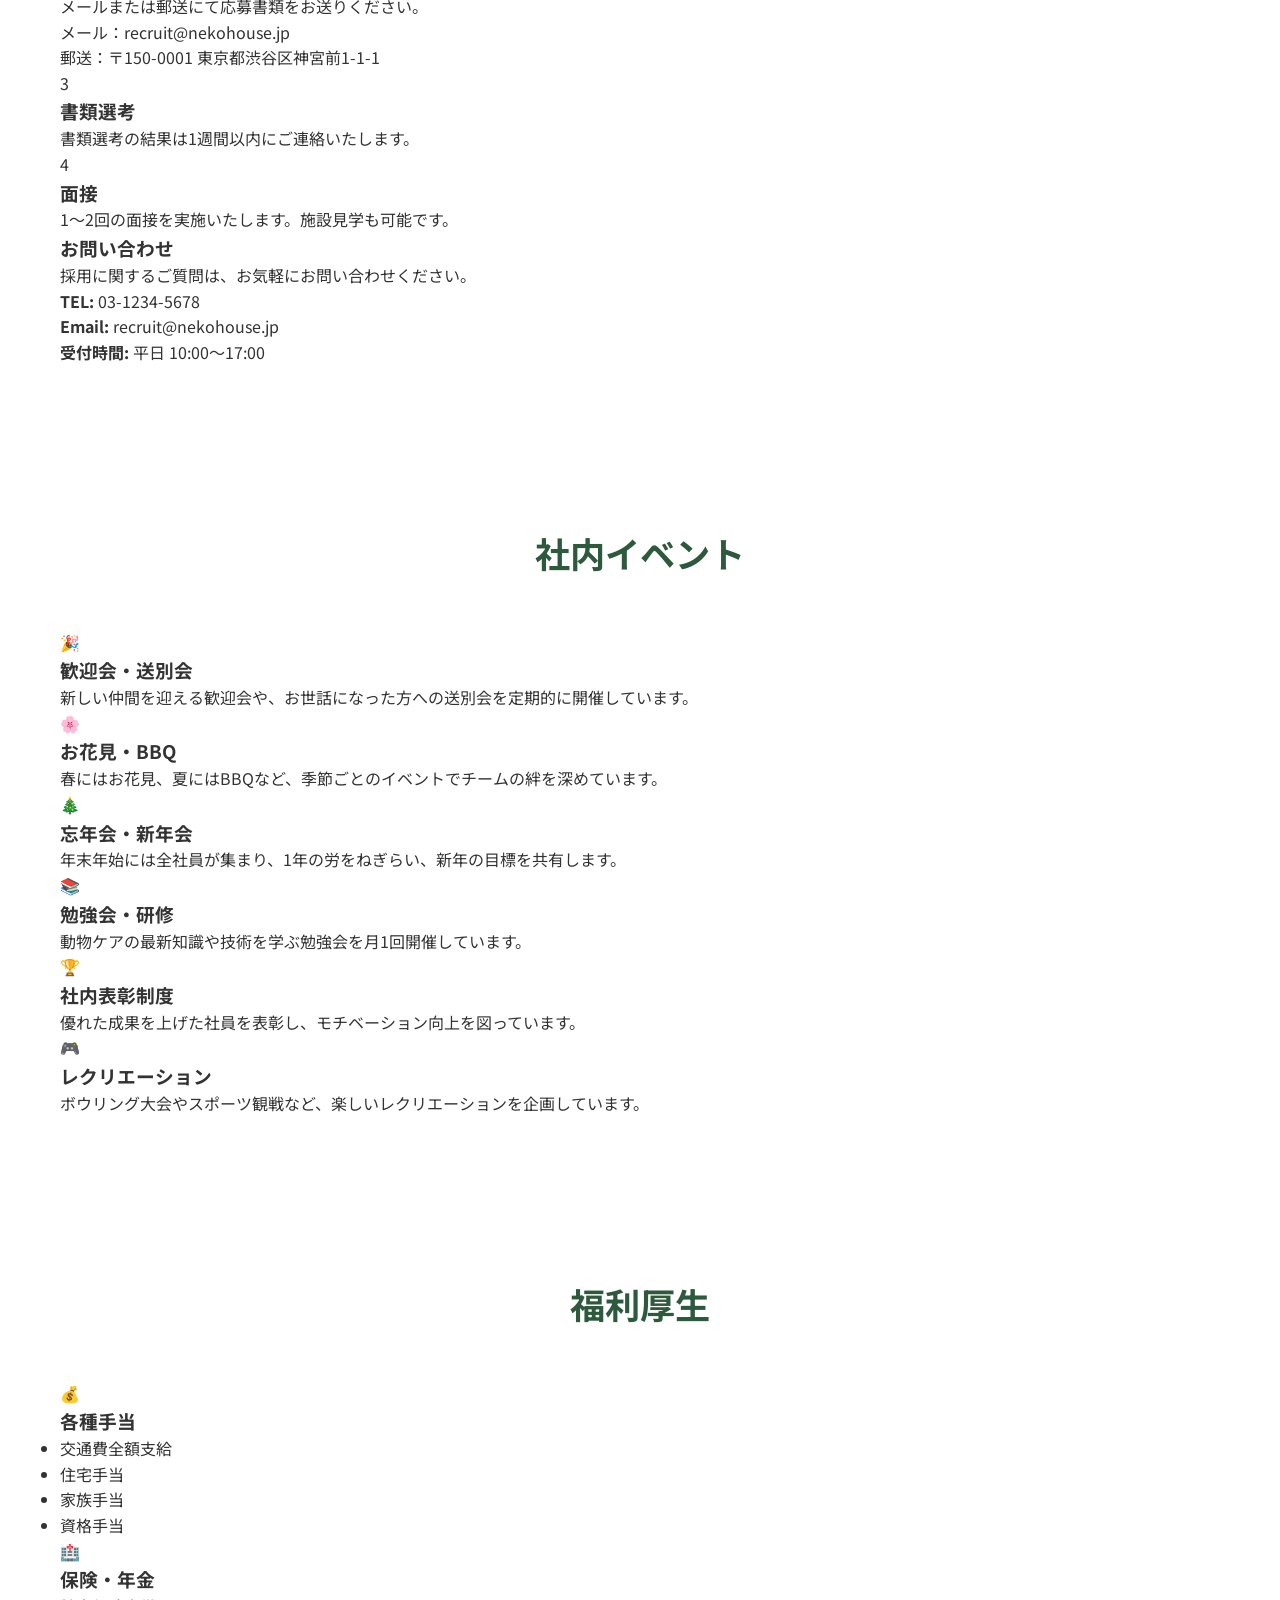
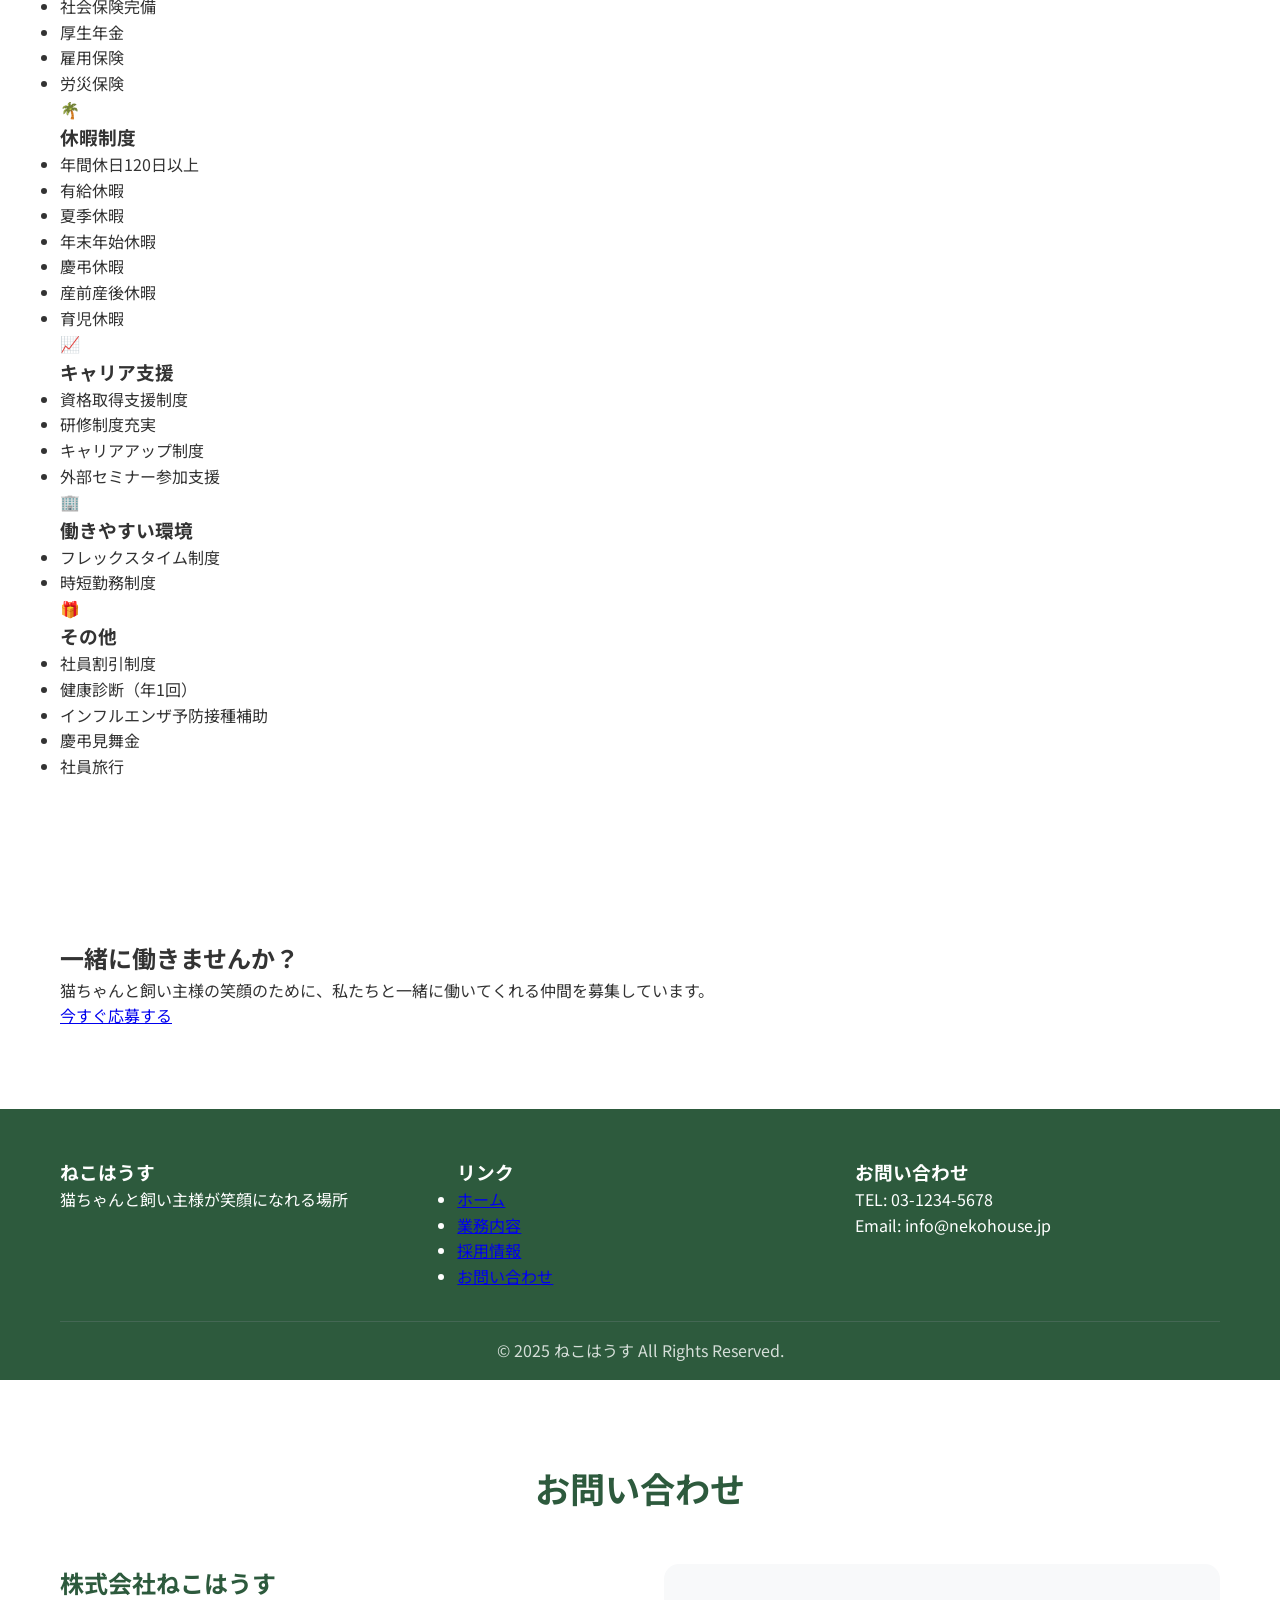
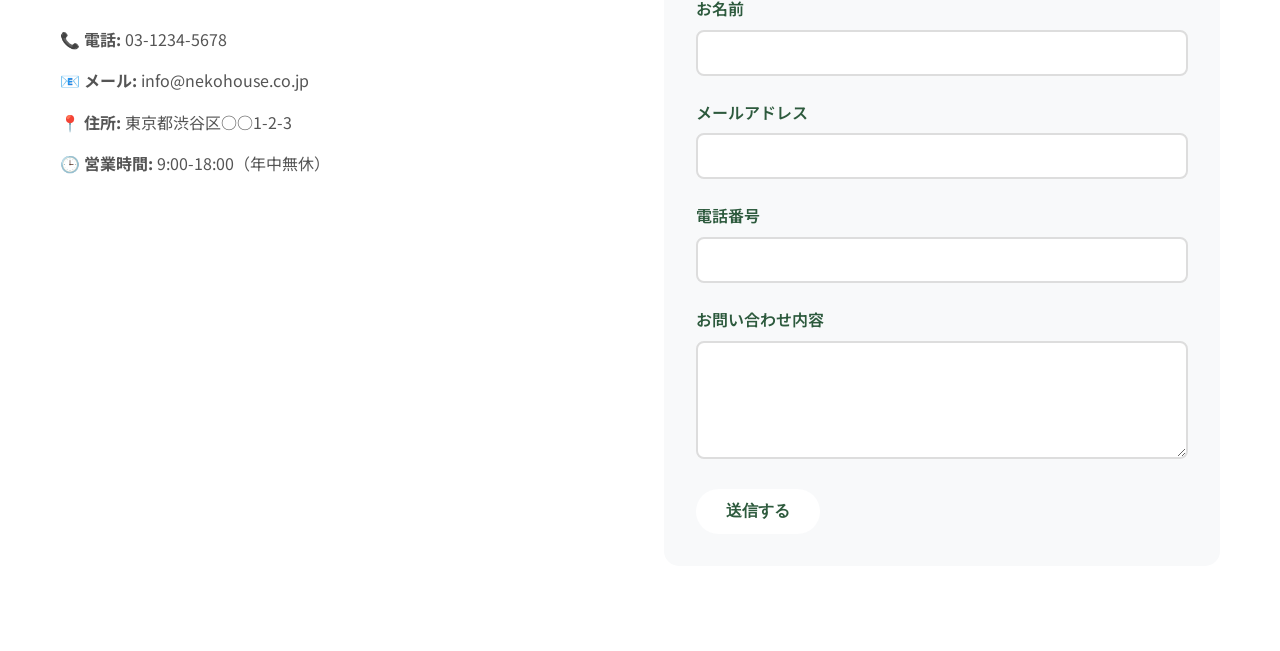
==== commit 1b79fc9e: "こんにちは" ====
--- a/プロジェクト/index.html
+++ b/プロジェクト/index.html
@@ -18,11 +18,7 @@
                 </div>
                 <nav class="nav">
                     <ul>
-                        <li><a href="index.html">ホーム</a></li>
-                        <li><a href="rinen.html">企業理念</a></li>
-                        <li><a href="greeting.html">代表挨拶</a></li>
-                        <li><a href="service.html">サービス詳細</a></li>
-                        <li><a href="#contact">お問い合わせ</a></li>
+                        
                     </ul>
                 </nav>
             </div>
@@ -221,7 +217,7 @@
                     </div>
 
                     <div class="founder-info">
-                        <p class="founder-name">山田 太郎</p>
+                        <p class="founder-name">本多優斗</p>
                         <p class="founder-title">代表取締役社長</p>
                         <img src="/placeholder.svg?height=80&width=200" alt="署名" class="signature">
                     </div>
@@ -231,6 +227,303 @@
     </section>
 </body>
 </html>
+<!DOCTYPE html>
+<html lang="ja">
+<head>
+  <meta charset="UTF-8">
+  <meta name="viewport" content="width=device-width, initial-scale=1.0">
+  <link rel="stylesheet" href="styles.css">
+</head>
+<body>
+  <header class="header">
+    <div class="container">
+      <div class="logo">ねこはうす</div>
+      <nav class="nav">
+      </nav>
+    </div>
+  </header>
+
+  <main>
+    <section class="hero-section">
+      <div class="hero-overlay">
+        <h1>採用情報</h1>
+        <p>一緒に働く仲間を募集しています</p>
+      </div>
+    </section>
+
+    <section class="recruitment-info">
+      <div class="container">
+        <h2 class="section-title">採用情報・募集要項</h2>
+        <div class="info-grid">
+          <div class="info-card">
+            <h3>雇用形態</h3>
+            <p>正社員・契約社員・アルバイト・パート</p>
+          </div>
+          <div class="info-card">
+            <h3>勤務地</h3>
+            <p>東京都渋谷区<br>（各店舗での勤務となります）</p>
+          </div>
+          <div class="info-card">
+            <h3>勤務時間</h3>
+            <p>9:00～18:00（実働8時間）<br>シフト制・フレックスタイム制度あり</p>
+          </div>
+          <div class="info-card">
+            <h3>給与</h3>
+            <p>経験・能力を考慮の上、当社規定により優遇<br>昇給年1回・賞与年2回</p>
+          </div>
+        </div>
+      </div>
+    </section>
+
+    <section class="job-positions">
+      <div class="container">
+        <h2 class="section-title">募集職種</h2>
+        <div class="positions-list">
+          <div class="position-card">
+            <div class="position-header">
+              <h3>ペットケアスタッフ</h3>
+              <span class="badge">正社員</span>
+            </div>
+            <p class="position-description">
+              猫ちゃんのお世話全般を担当していただきます。給餌、清掃、健康チェック、お客様対応など、猫ちゃんと飼い主様の笑顔のためのお仕事です。
+            </p>
+            <ul class="requirements">
+              <li>動物が好きな方</li>
+              <li>責任感を持って業務に取り組める方</li>
+              <li>未経験者歓迎（研修制度あり）</li>
+            </ul>
+          </div>
+
+          <div class="position-card">
+            <div class="position-header">
+              <h3>受付・事務スタッフ</h3>
+              <span class="badge">正社員・パート</span>
+            </div>
+            <p class="position-description">
+              お客様の受付対応、予約管理、電話対応、データ入力などの事務業務を担当していただきます。
+            </p>
+            <ul class="requirements">
+              <li>PCの基本操作ができる方</li>
+              <li>接客経験のある方歓迎</li>
+              <li>明るく丁寧な対応ができる方</li>
+            </ul>
+          </div>
+
+          <div class="position-card">
+            <div class="position-header">
+              <h3>動物看護師</h3>
+              <span class="badge">正社員</span>
+            </div>
+            <p class="position-description">
+              猫ちゃんの健康管理、簡単な医療処置のサポート、飼い主様への健康アドバイスなどを行っていただきます。
+            </p>
+            <ul class="requirements">
+              <li>動物看護師資格保有者</li>
+              <li>実務経験1年以上歓迎</li>
+              <li>猫の看護経験がある方優遇</li>
+            </ul>
+          </div>
+        </div>
+      </div>
+    </section>
+
+    <section class="application-method">
+      <div class="container">
+        <h2 class="section-title">応募方法</h2>
+        <div class="method-content">
+          <div class="method-steps">
+            <div class="step">
+              <div class="step-number">1</div>
+              <div class="step-content">
+                <h3>応募書類の準備</h3>
+                <p>履歴書（写真貼付）、職務経歴書をご準備ください。</p>
+              </div>
+            </div>
+            <div class="step">
+              <div class="step-number">2</div>
+              <div class="step-content">
+                <h3>書類送付</h3>
+                <p>メールまたは郵送にて応募書類をお送りください。<br>
+                メール：recruit@nekohouse.jp<br>
+                郵送：〒150-0001 東京都渋谷区神宮前1-1-1</p>
+              </div>
+            </div>
+            <div class="step">
+              <div class="step-number">3</div>
+              <div class="step-content">
+                <h3>書類選考</h3>
+                <p>書類選考の結果は1週間以内にご連絡いたします。</p>
+              </div>
+            </div>
+            <div class="step">
+              <div class="step-number">4</div>
+              <div class="step-content">
+                <h3>面接</h3>
+                <p>1～2回の面接を実施いたします。施設見学も可能です。</p>
+              </div>
+            </div>
+          </div>
+          <div class="contact-box">
+            <h3>お問い合わせ</h3>
+            <p>採用に関するご質問は、お気軽にお問い合わせください。</p>
+            <p class="contact-info">
+              <strong>TEL:</strong> 03-1234-5678<br>
+              <strong>Email:</strong> recruit@nekohouse.jp<br>
+              <strong>受付時間:</strong> 平日 10:00～17:00
+            </p>
+          </div>
+        </div>
+      </div>
+    </section>
+
+    <section class="company-events">
+      <div class="container">
+        <h2 class="section-title">社内イベント</h2>
+        <div class="events-grid">
+          <div class="event-card">
+            <div class="event-icon">🎉</div>
+            <h3>歓迎会・送別会</h3>
+            <p>新しい仲間を迎える歓迎会や、お世話になった方への送別会を定期的に開催しています。</p>
+          </div>
+          <div class="event-card">
+            <div class="event-icon">🌸</div>
+            <h3>お花見・BBQ</h3>
+            <p>春にはお花見、夏にはBBQなど、季節ごとのイベントでチームの絆を深めています。</p>
+          </div>
+          <div class="event-card">
+            <div class="event-icon">🎄</div>
+            <h3>忘年会・新年会</h3>
+            <p>年末年始には全社員が集まり、1年の労をねぎらい、新年の目標を共有します。</p>
+          </div>
+          <div class="event-card">
+            <div class="event-icon">📚</div>
+            <h3>勉強会・研修</h3>
+            <p>動物ケアの最新知識や技術を学ぶ勉強会を月1回開催しています。</p>
+          </div>
+          <div class="event-card">
+            <div class="event-icon">🏆</div>
+            <h3>社内表彰制度</h3>
+            <p>優れた成果を上げた社員を表彰し、モチベーション向上を図っています。</p>
+          </div>
+          <div class="event-card">
+            <div class="event-icon">🎮</div>
+            <h3>レクリエーション</h3>
+            <p>ボウリング大会やスポーツ観戦など、楽しいレクリエーションを企画しています。</p>
+          </div>
+        </div>
+      </div>
+    </section>
+
+    <section class="benefits">
+      <div class="container">
+        <h2 class="section-title">福利厚生</h2>
+        <div class="benefits-grid">
+          <div class="benefit-item">
+            <div class="benefit-icon">💰</div>
+            <h3>各種手当</h3>
+            <ul>
+              <li>交通費全額支給</li>
+              <li>住宅手当</li>
+              <li>家族手当</li>
+              <li>資格手当</li>
+            </ul>
+          </div>
+          <div class="benefit-item">
+            <div class="benefit-icon">🏥</div>
+            <h3>保険・年金</h3>
+            <ul>
+              <li>社会保険完備</li>
+              <li>厚生年金</li>
+              <li>雇用保険</li>
+              <li>労災保険</li>
+            </ul>
+          </div>
+          <div class="benefit-item">
+            <div class="benefit-icon">🌴</div>
+            <h3>休暇制度</h3>
+            <ul>
+              <li>年間休日120日以上</li>
+              <li>有給休暇</li>
+              <li>夏季休暇</li>
+              <li>年末年始休暇</li>
+              <li>慶弔休暇</li>
+              <li>産前産後休暇</li>
+              <li>育児休暇</li>
+            </ul>
+          </div>
+          <div class="benefit-item">
+            <div class="benefit-icon">📈</div>
+            <h3>キャリア支援</h3>
+            <ul>
+              <li>資格取得支援制度</li>
+              <li>研修制度充実</li>
+              <li>キャリアアップ制度</li>
+              <li>外部セミナー参加支援</li>
+            </ul>
+          </div>
+          <div class="benefit-item">
+            <div class="benefit-icon">🏢</div>
+            <h3>働きやすい環境</h3>
+            <ul>
+              <li>フレックスタイム制度</li>
+              <li>時短勤務制度</li>
+            </ul>
+          </div>
+          <div class="benefit-item">
+            <div class="benefit-icon">🎁</div>
+            <h3>その他</h3>
+            <ul>
+              <li>社員割引制度</li>
+              <li>健康診断（年1回）</li>
+              <li>インフルエンザ予防接種補助</li>
+              <li>慶弔見舞金</li>
+              <li>社員旅行</li>
+            </ul>
+          </div>
+        </div>
+      </div>
+    </section>
+
+    <section class="cta-section">
+      <div class="container">
+        <h2>一緒に働きませんか？</h2>
+        <p>猫ちゃんと飼い主様の笑顔のために、私たちと一緒に働いてくれる仲間を募集しています。</p>
+        <a href="#" class="cta-button">今すぐ応募する</a>
+      </div>
+    </section>
+  </main>
+
+  <footer class="footer">
+    <div class="container">
+      <div class="footer-content">
+        <div class="footer-section">
+          <h3>ねこはうす</h3>
+          <p>猫ちゃんと飼い主様が笑顔になれる場所</p>
+        </div>
+        <div class="footer-section">
+          <h3>リンク</h3>
+          <ul>
+            <li><a href="index.html">ホーム</a></li>
+            <li><a href="#">業務内容</a></li>
+            <li><a href="#">採用情報</a></li>
+            <li><a href="#">お問い合わせ</a></li>
+          </ul>
+        </div>
+        <div class="footer-section">
+          <h3>お問い合わせ</h3>
+          <p>TEL: 03-1234-5678<br>
+          Email: info@nekohouse.jp</p>
+        </div>
+      </div>
+      <div class="footer-bottom">
+        <p>&copy; 2025 ねこはうす All Rights Reserved.</p>
+      </div>
+    </div>
+  </footer>
+</body>
+</html>
+
+
 
     <!-- お問い合わせ -->
     <section id="contact" class="contact">
@@ -275,33 +568,4 @@
         </div>
     </section>
 
-    <!-- フッター -->
-    <footer class="footer">
-        <div class="container">
-            <div class="footer-content">
-                <div class="footer-info">
-                    <h3>🐱 ねこはうす</h3>
-                    <p>愛猫が安心して過ごせる特別な時間をお約束します</p>
-                </div>
-                <div class="footer-links">
-                    <h4>リンク</h4>
-                    <ul>
-                        <li><a href="index.html">ホーム</a></li>
-                        <li><a href="rinen.html">企業理念</a></li>
-                        <li><a href="greeting.html">代表挨拶</a></li>
-                        <li><a href="service.html">サービス詳細</a></li>
-                    </ul>
-                </div>
-                <div class="footer-contact">
-                    <h4>お問い合わせ</h4>
-                    <p>📞 03-1234-5678</p>
-                    <p>📧 info@nekohouse.co.jp</p>
-                </div>
-            </div>
-            <div class="footer-bottom">
-                <p>&copy; 2025 株式会社ねこはうす. All rights reserved.</p>
-            </div>
-        </div>
-    </footer>
-</body>
-</html>
+  
--- a/プロジェクト/stylesheet.css
+++ b/プロジェクト/stylesheet.css
@@ -4,6 +4,8 @@
   padding: 0;
   box-sizing: border-box;
 }
+
+
 
 /* 基本スタイル */
 body {
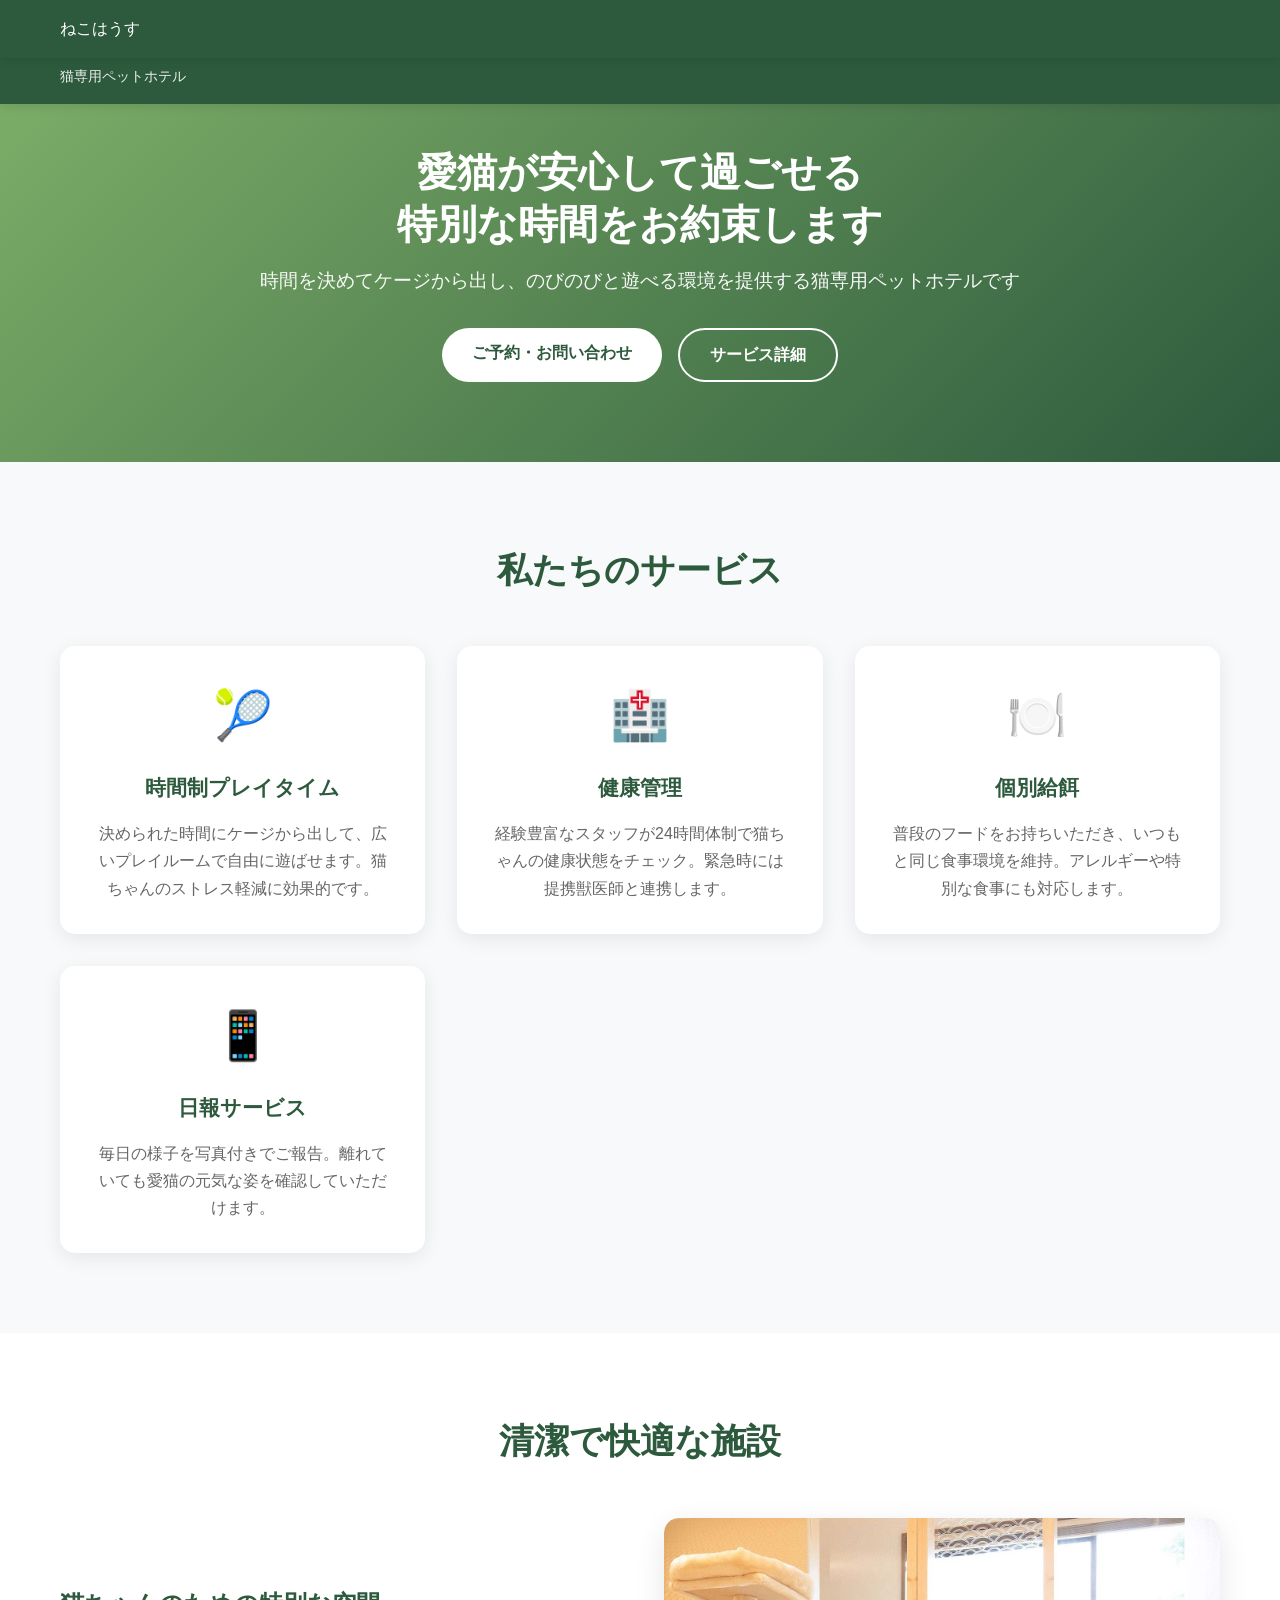
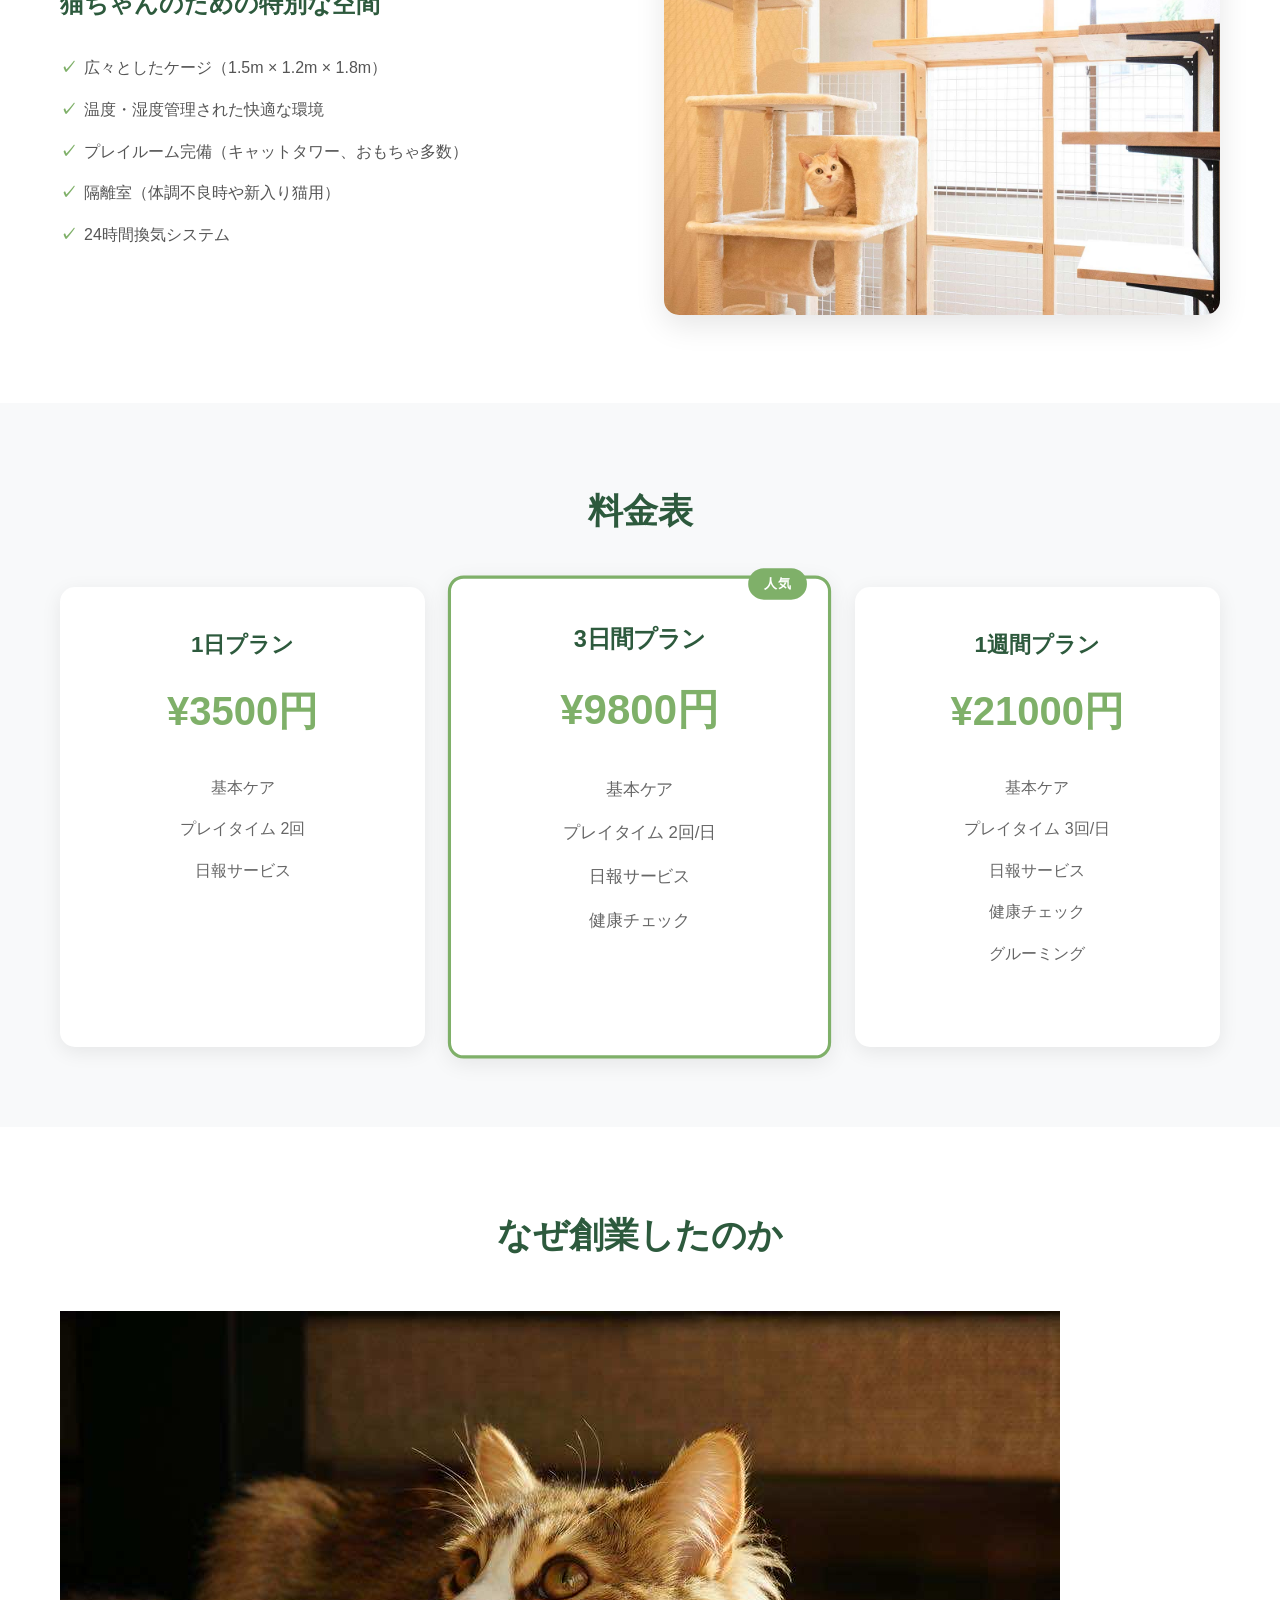
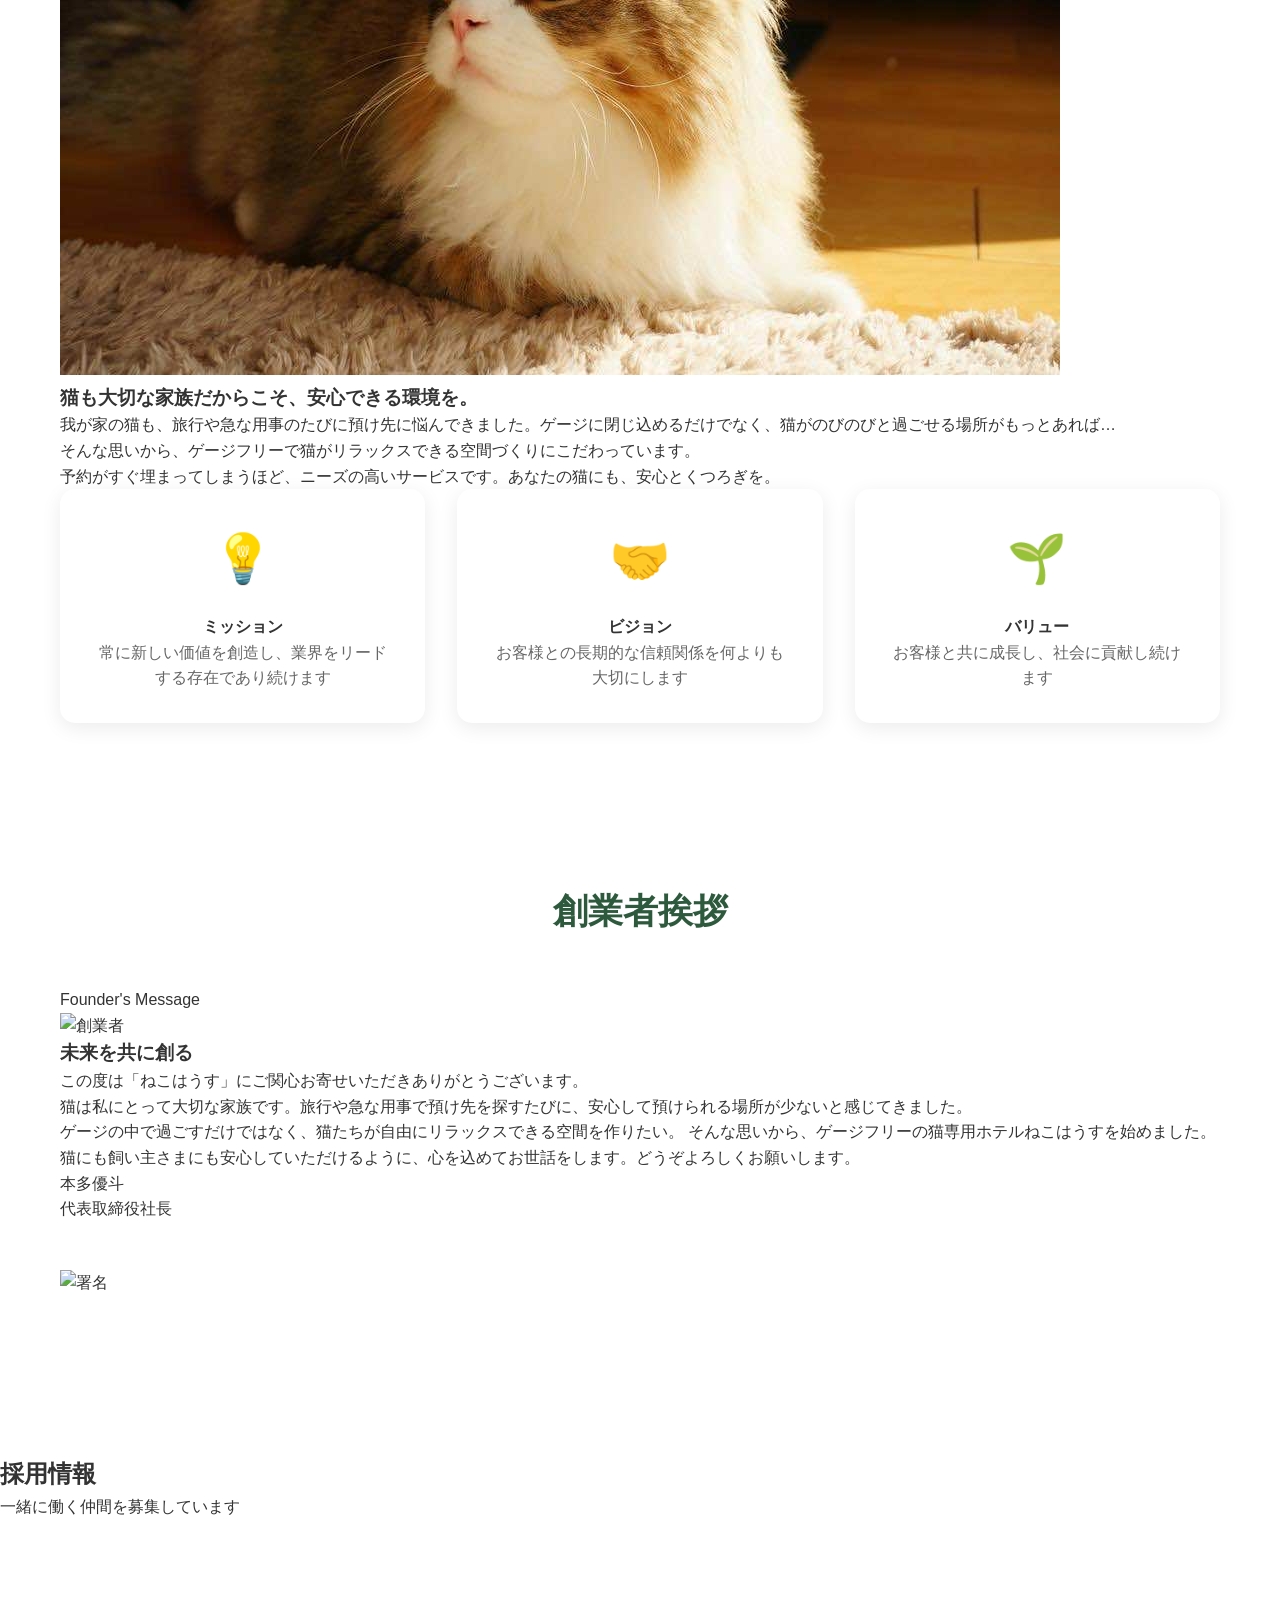
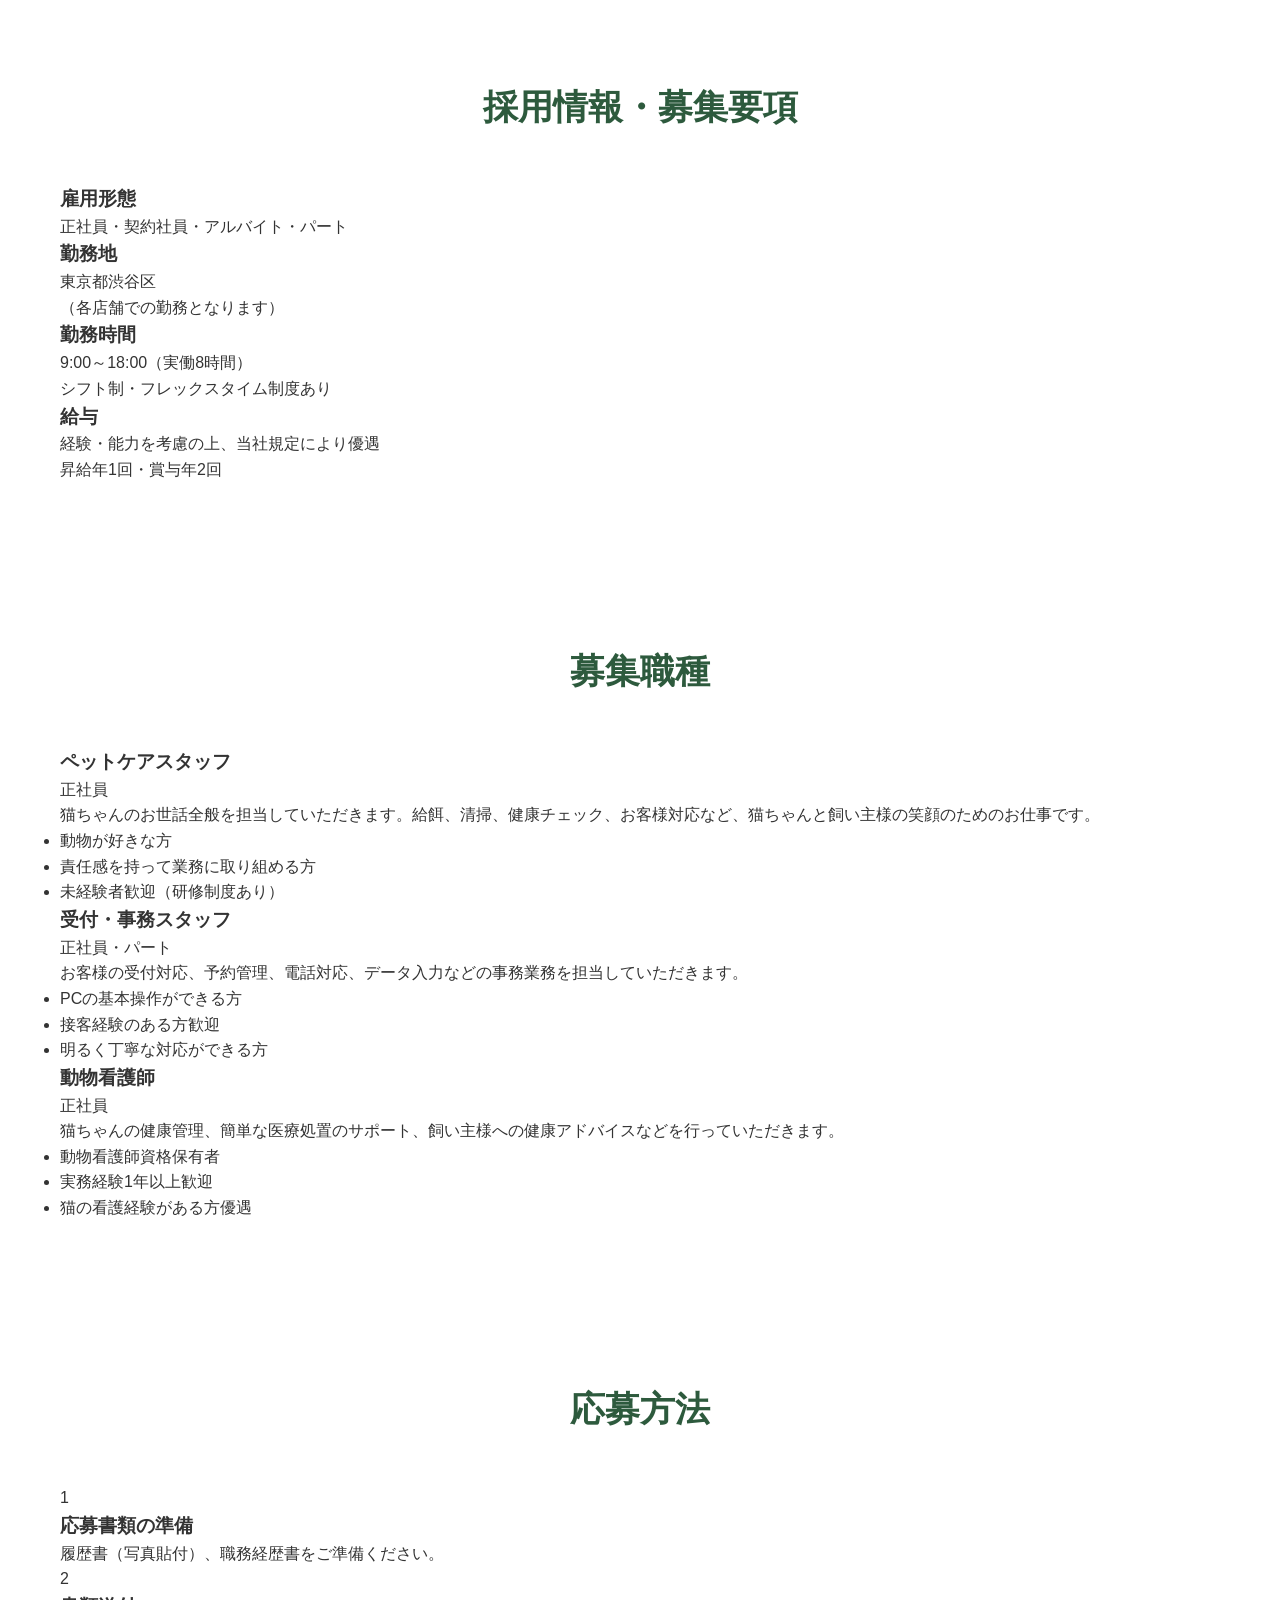
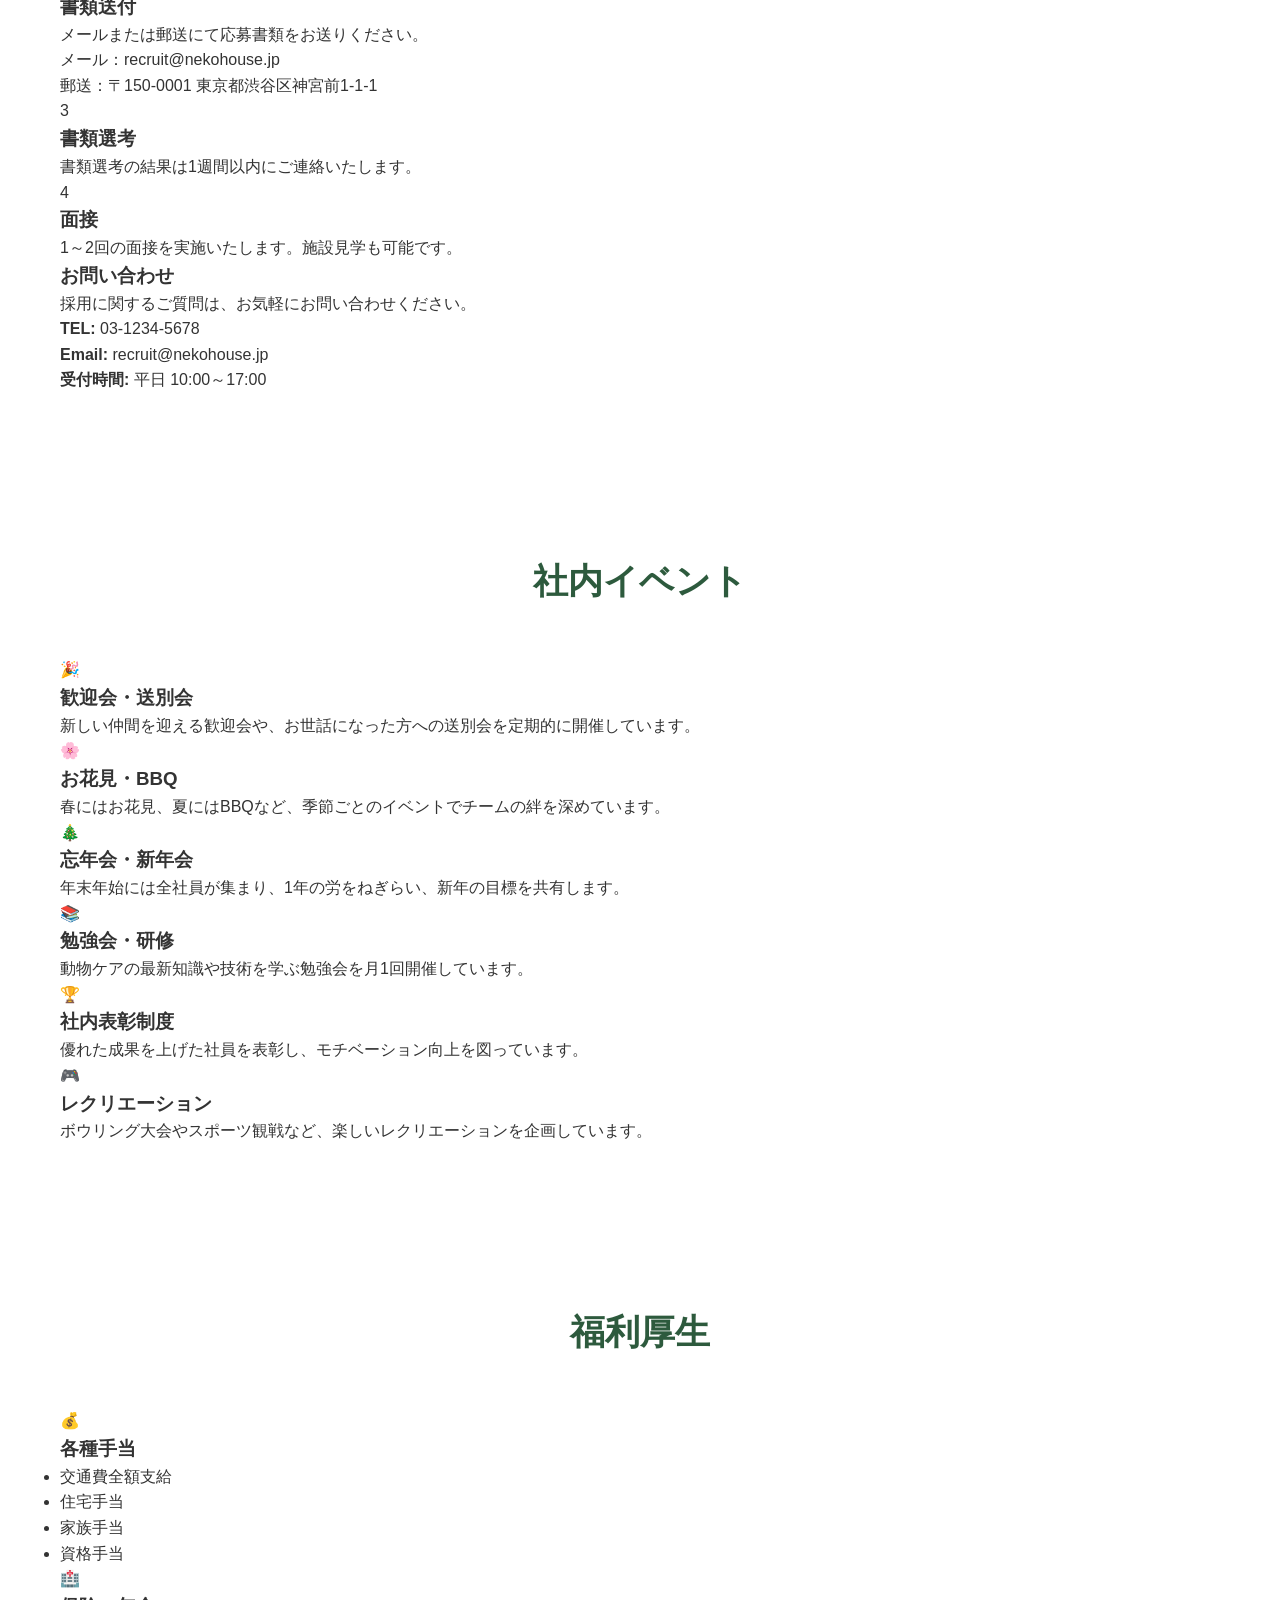
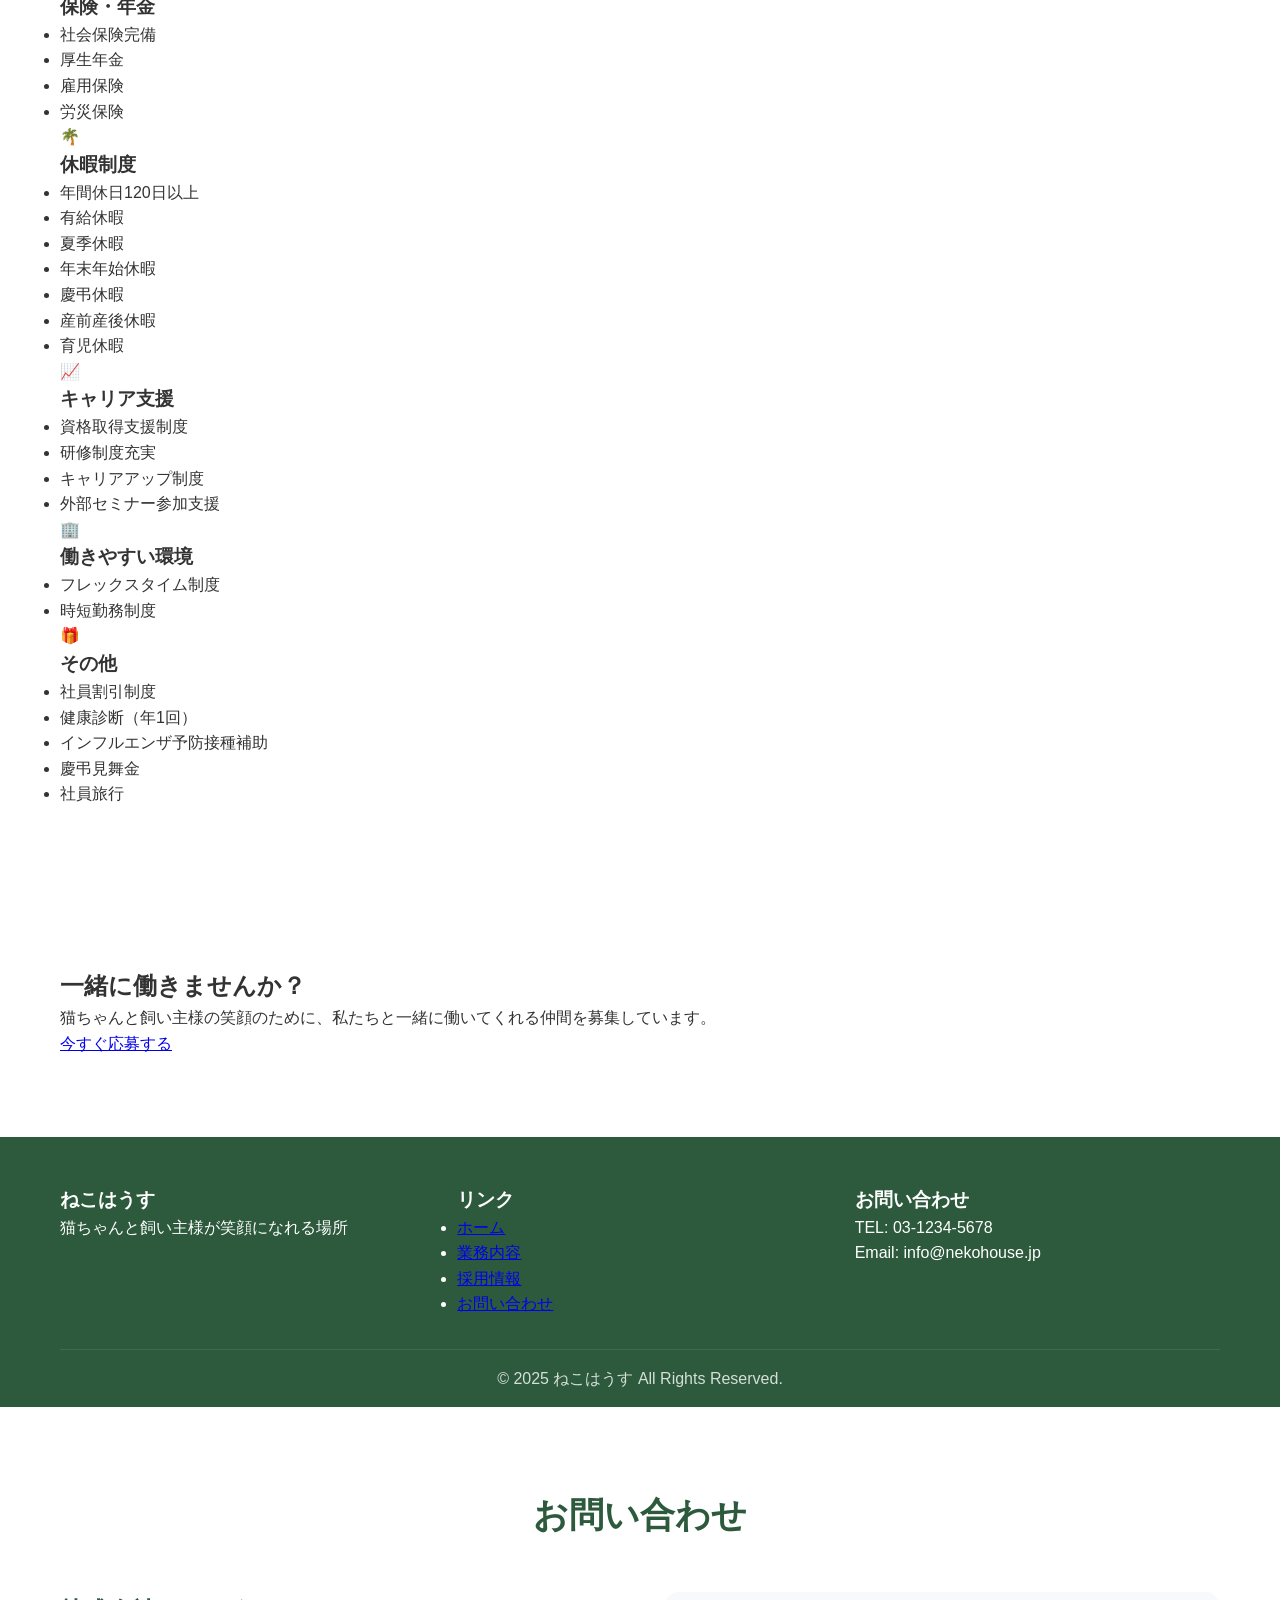
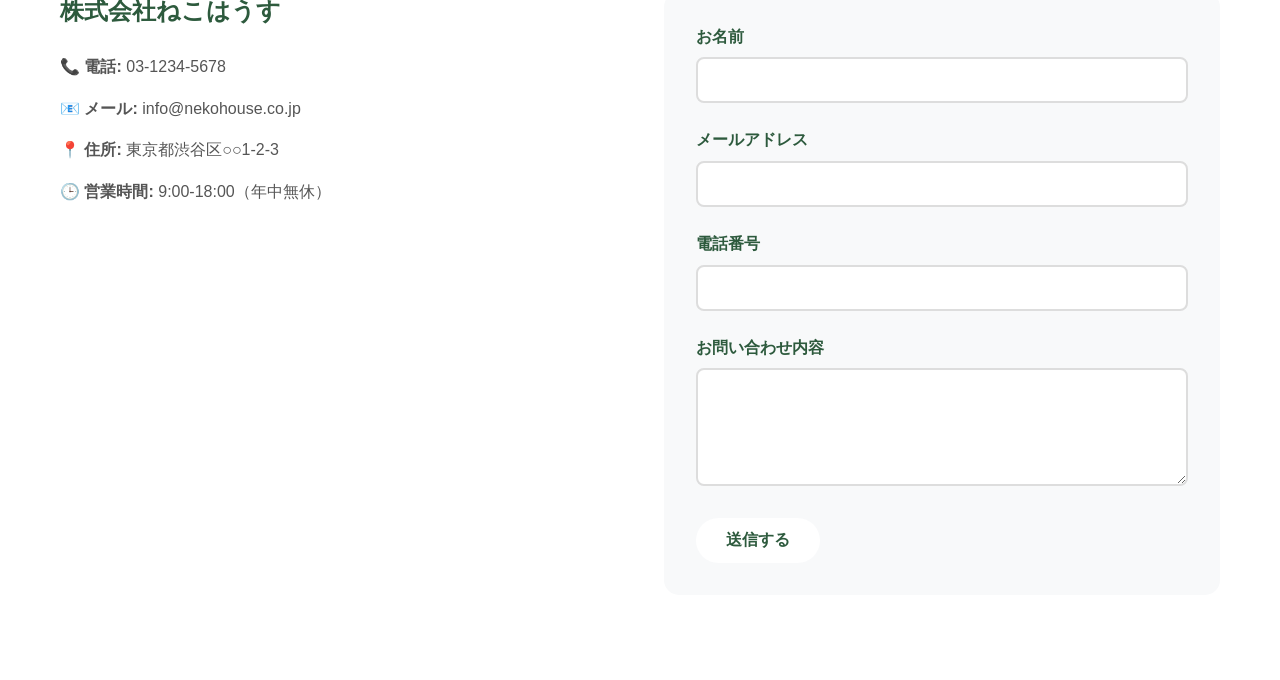
==== commit 3955b9fa: "あ" ====
--- a/プロジェクト/index.html
+++ b/プロジェクト/index.html
@@ -1,11 +1,14 @@
+
+
+
 <!DOCTYPE html>
 <html lang="ja">
 <head>
     <meta charset="UTF-8">
     <meta name="viewport" content="width=device-width, initial-scale=1.0">
-    <title>株式会社ねこはうす - 猫専用ペットホテル</title>
+    <title>株式会社ねこはうす - 猫専用ペットホテル</title>https://fonts.googleapis.com/css2?family=Noto+Sans+JP:wght@300;400;500;700&display=swap"
     <link rel="stylesheet" href="stylesheet.css">
-    <link href="https://fonts.googleapis.com/css2?family=Noto+Sans+JP:wght@300;400;500;700&display=swap" rel="stylesheet">
+    <link href=" rel="stylesheet">
 </head>
 <body>
     <!-- ヘッダー -->
@@ -284,7 +287,6 @@
               <h3>ペットケアスタッフ</h3>
               <span class="badge">正社員</span>
             </div>
-            <p class="position-description">
               猫ちゃんのお世話全般を担当していただきます。給餌、清掃、健康チェック、お客様対応など、猫ちゃんと飼い主様の笑顔のためのお仕事です。
             </p>
             <ul class="requirements">
--- a/プロジェクト/stylesheet.css
+++ b/プロジェクト/stylesheet.css
@@ -1,11 +1,11 @@
+
+
 /* リセットCSS */
 * {
   margin: 0;
   padding: 0;
   box-sizing: border-box;
 }
-
-
 
 /* 基本スタイル */
 body {
